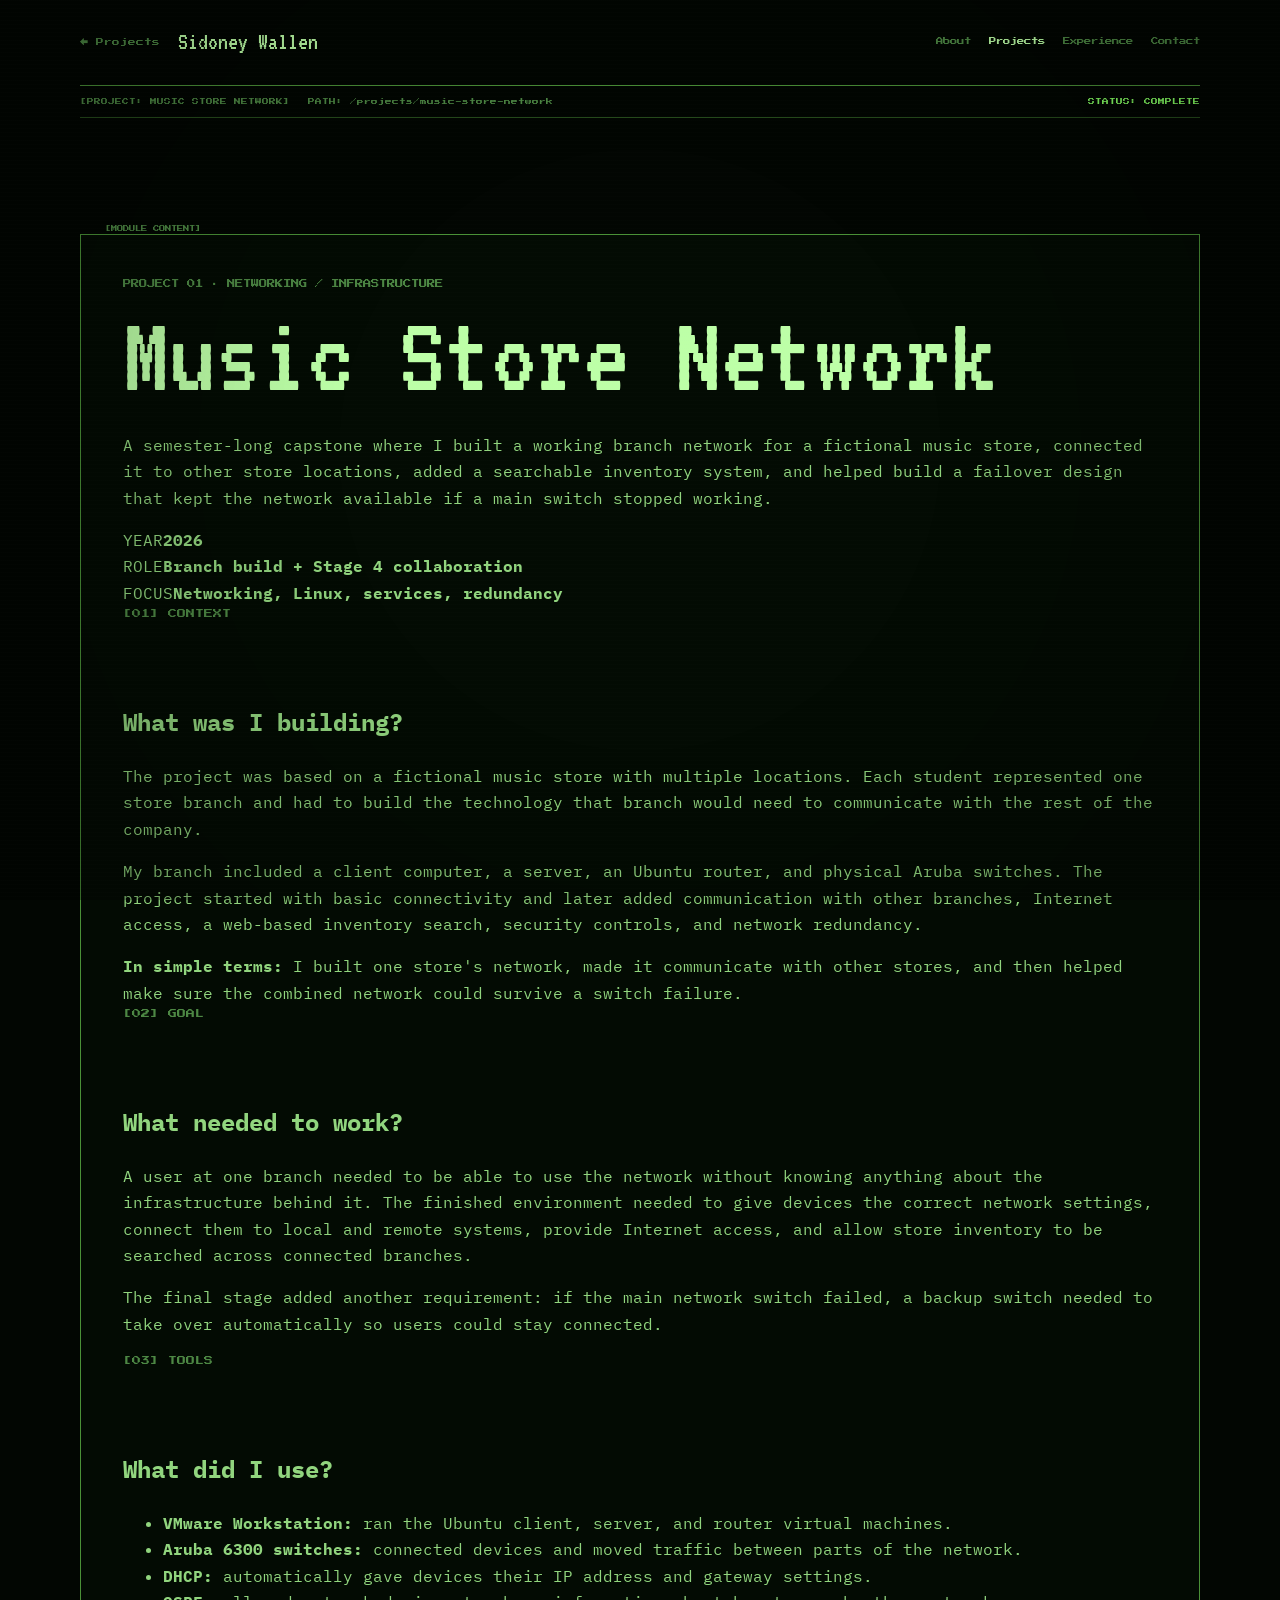
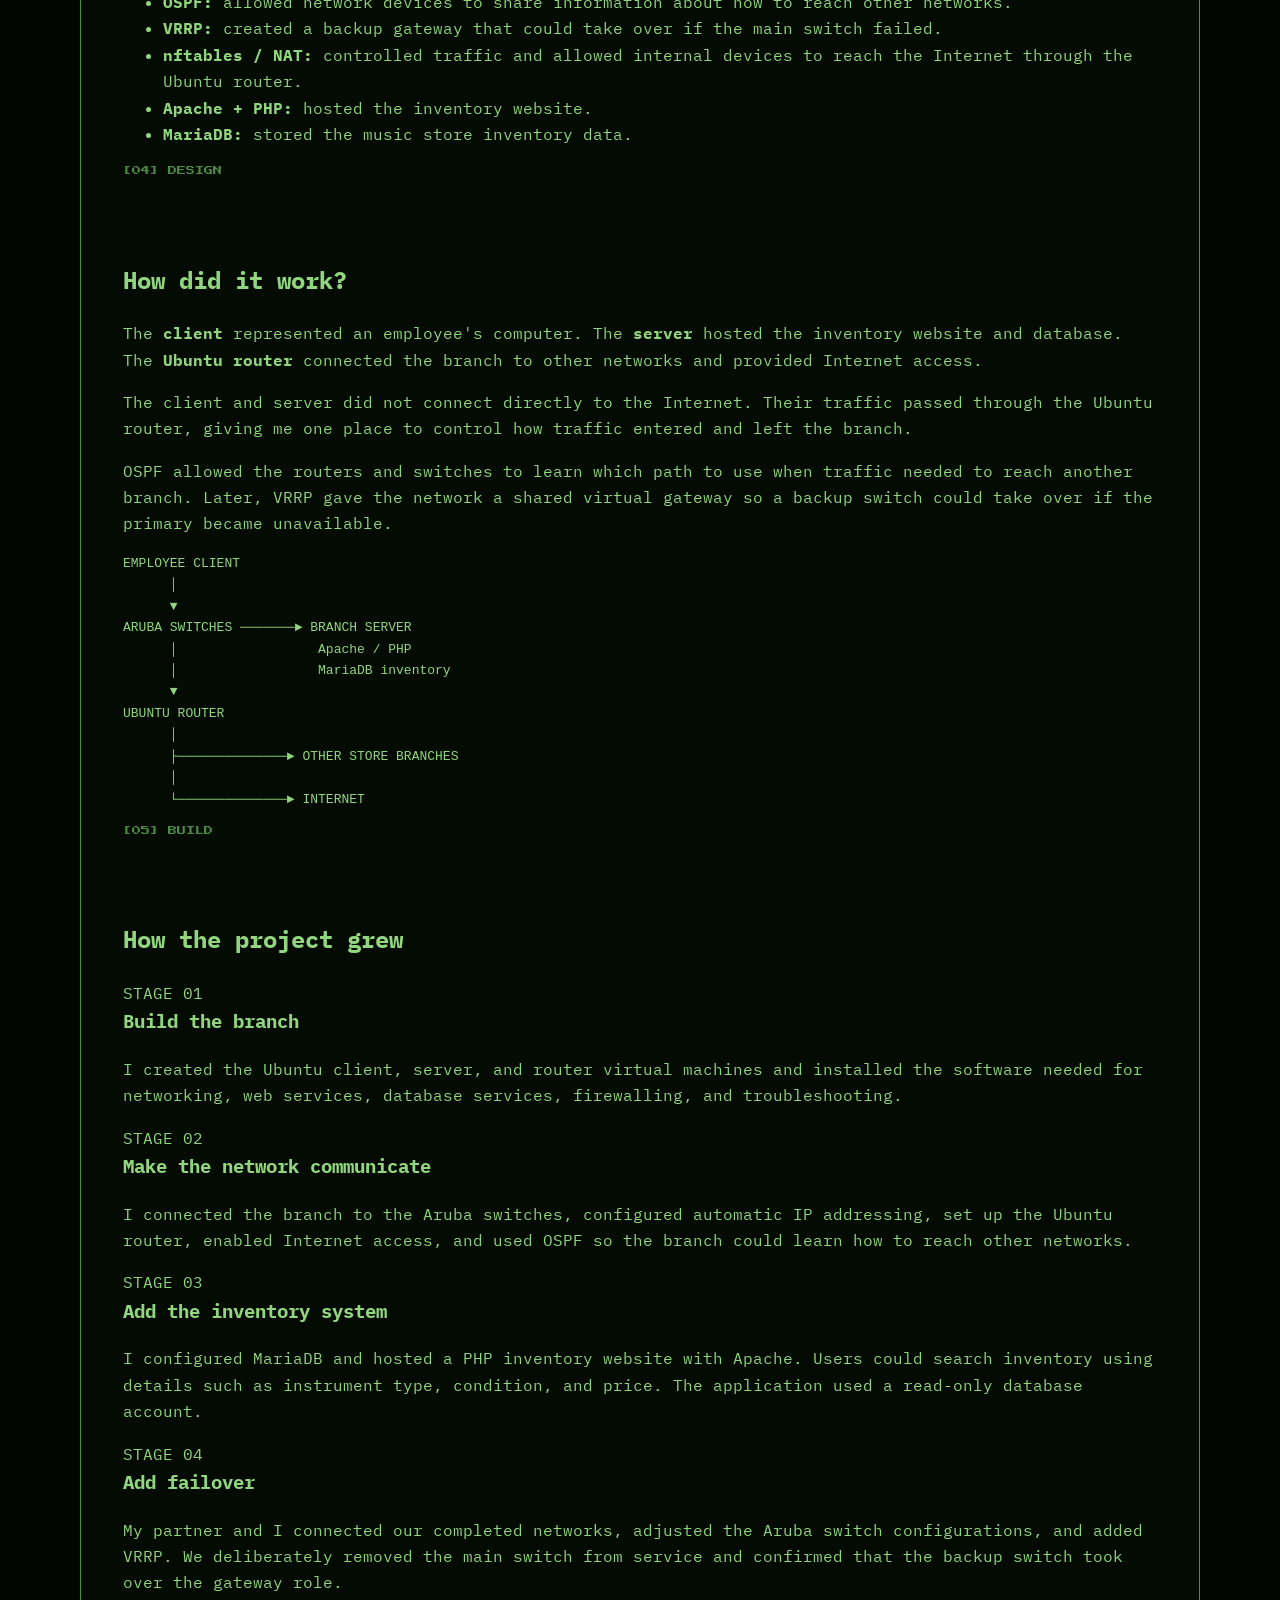
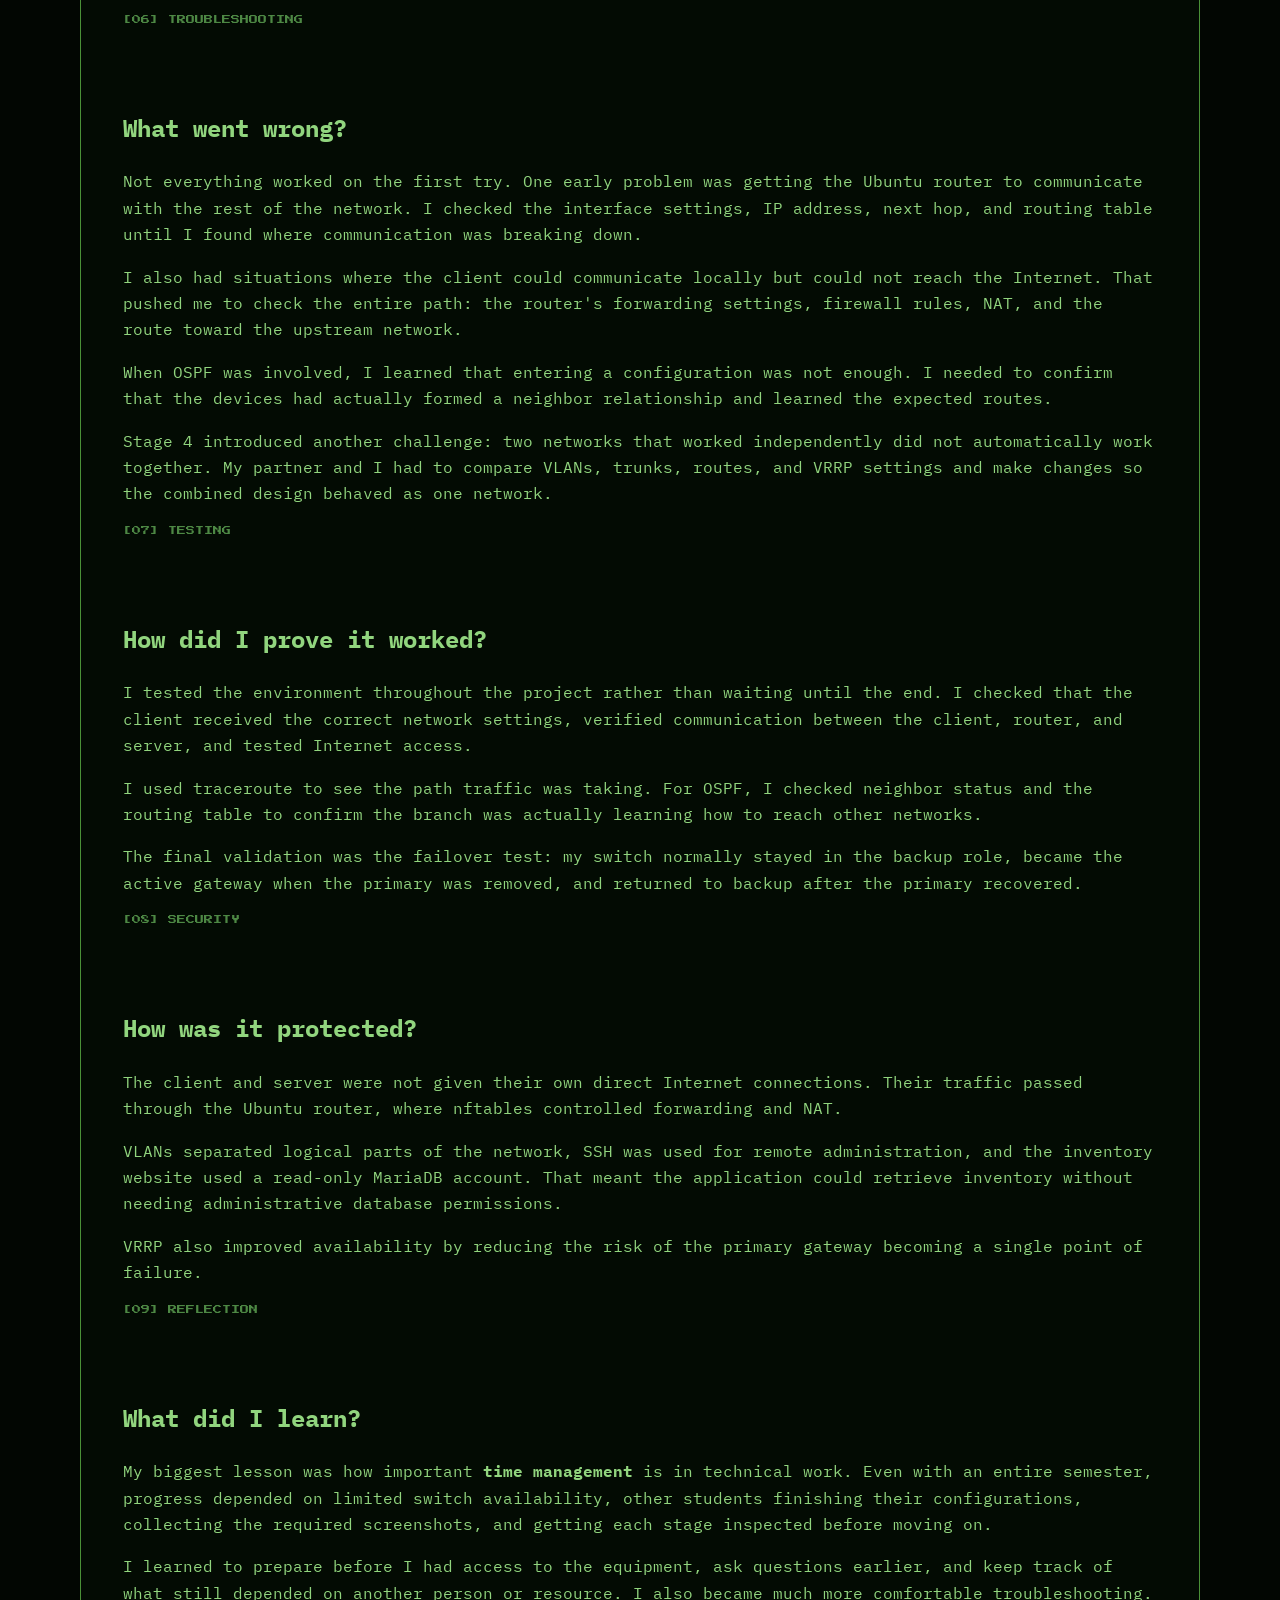
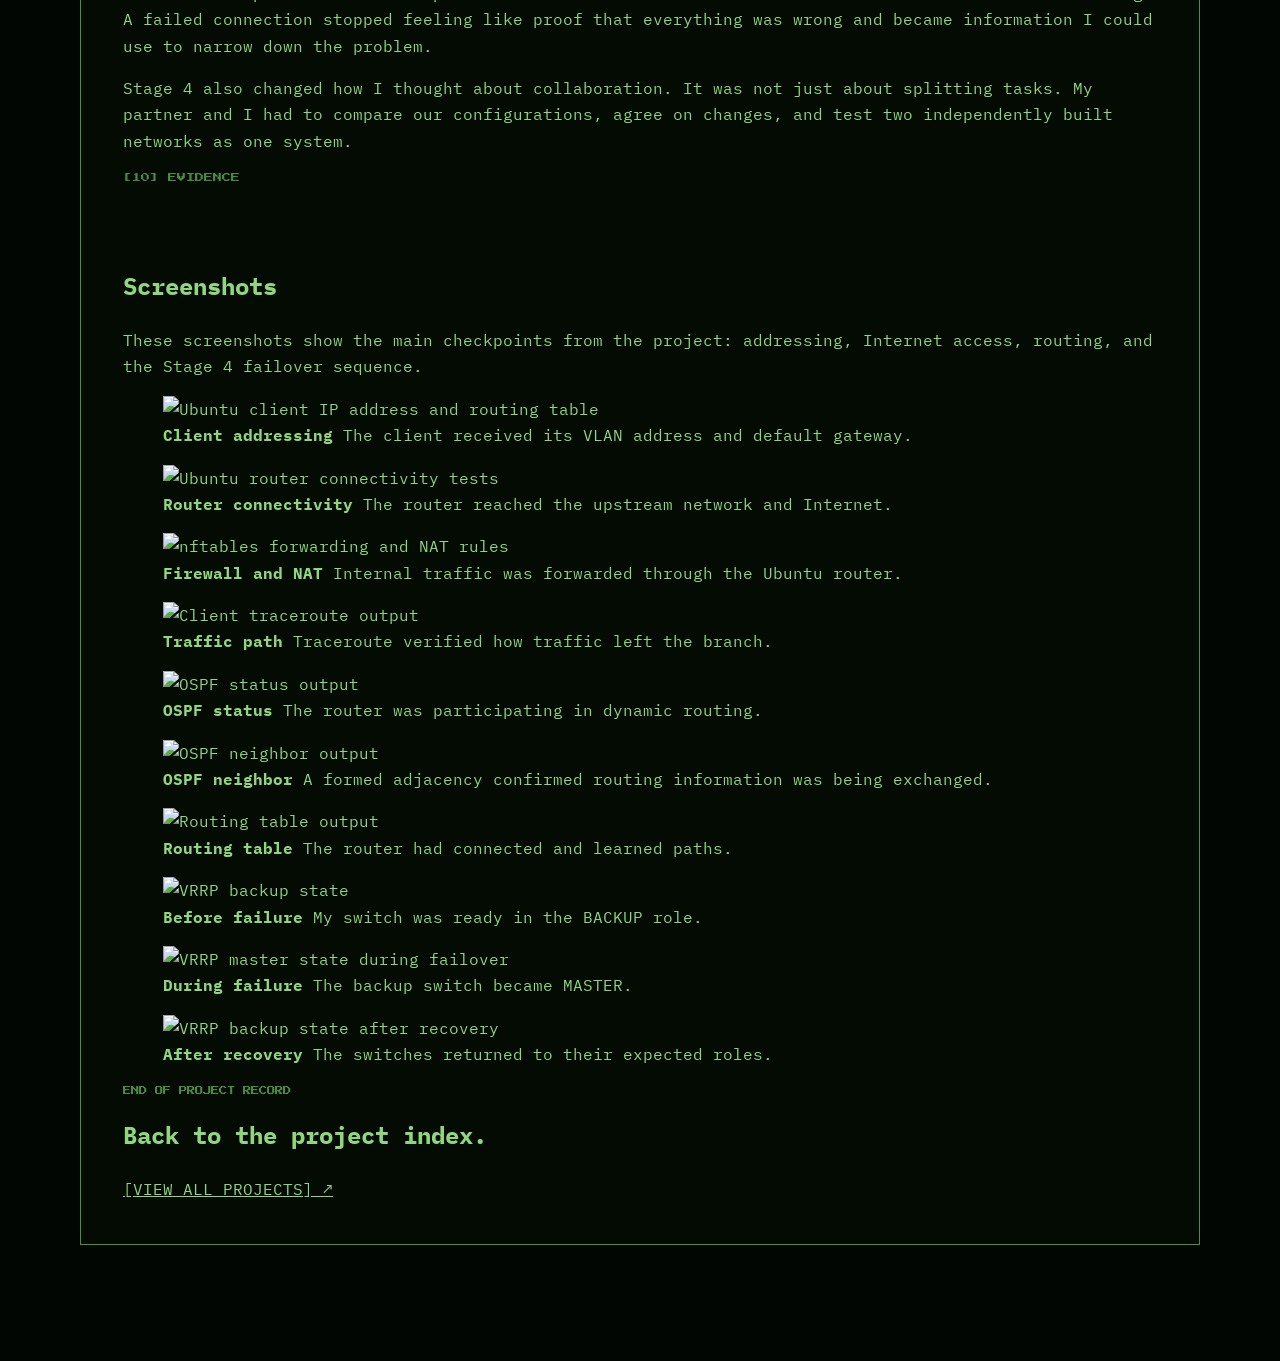
==== projects/music-store-network/index.html @ 123f465e "Add Music Store Network case study page" ====
<!DOCTYPE html>
<html lang="en">
<head>
  <meta charset="UTF-8" />
  <meta name="viewport" content="width=device-width, initial-scale=1.0" />
  <meta name="description" content="Music Store Network case study by Sidoney Wallen." />
  <title>Music Store Network | Sidoney Wallen</title>
  <link rel="preconnect" href="https://fonts.googleapis.com">
  <link rel="preconnect" href="https://fonts.gstatic.com" crossorigin>
  <link href="https://fonts.googleapis.com/css2?family=IBM+Plex+Mono:wght@400;500;600&family=Press+Start+2P&family=VT323&display=swap" rel="stylesheet">
  <link rel="stylesheet" href="../../styles.css" />
</head>
<body class="page-shell case-study-page">
  <header class="site-header">
    <div class="site-identity">
      <a class="home-link" href="../../projects.html">← Projects</a>
      <a class="brand" href="../../index.html">Sidoney Wallen</a>
    </div>
    <nav class="top-nav" aria-label="Main navigation">
      <a href="../../about.html">About</a>
      <a href="../../projects.html" aria-current="page">Projects</a>
      <a href="../../experience.html">Experience</a>
      <a href="../../contact.html">Contact</a>
    </nav>
  </header>

  <div class="module-statusbar">
    <span>[PROJECT: MUSIC STORE NETWORK]</span>
    <span>PATH: /projects/music-store-network</span>
    <span class="status-ok">STATUS: COMPLETE</span>
  </div>

  <main class="page-module page-content">
    <div class="page-module-frame">
      <section class="case-hero">
        <p class="page-kicker">PROJECT 01 · NETWORKING / INFRASTRUCTURE</p>
        <h1 class="page-title">Music Store Network</h1>
        <p class="case-summary">
          A semester-long capstone where I built a working branch network for a fictional music store,
          connected it to other store locations, added a searchable inventory system, and helped build
          a failover design that kept the network available if a main switch stopped working.
        </p>
        <div class="case-meta">
          <div><span>YEAR</span><strong>2026</strong></div>
          <div><span>ROLE</span><strong>Branch build + Stage 4 collaboration</strong></div>
          <div><span>FOCUS</span><strong>Networking, Linux, services, redundancy</strong></div>
        </div>
      </section>

      <section class="case-section">
        <div class="case-section-grid">
          <div class="case-section-title"><p class="section-index">[01] CONTEXT</p><h2>What was I building?</h2></div>
          <div class="case-copy">
            <p>The project was based on a fictional music store with multiple locations. Each student represented one store branch and had to build the technology that branch would need to communicate with the rest of the company.</p>
            <p>My branch included a client computer, a server, an Ubuntu router, and physical Aruba switches. The project started with basic connectivity and later added communication with other branches, Internet access, a web-based inventory search, security controls, and network redundancy.</p>
            <div class="case-plain-note"><strong>In simple terms:</strong> I built one store's network, made it communicate with other stores, and then helped make sure the combined network could survive a switch failure.</div>
          </div>
        </div>
      </section>

      <section class="case-section">
        <div class="case-section-grid">
          <div class="case-section-title"><p class="section-index">[02] GOAL</p><h2>What needed to work?</h2></div>
          <div class="case-copy">
            <p>A user at one branch needed to be able to use the network without knowing anything about the infrastructure behind it. The finished environment needed to give devices the correct network settings, connect them to local and remote systems, provide Internet access, and allow store inventory to be searched across connected branches.</p>
            <p>The final stage added another requirement: if the main network switch failed, a backup switch needed to take over automatically so users could stay connected.</p>
          </div>
        </div>
      </section>

      <section class="case-section">
        <div class="case-section-grid">
          <div class="case-section-title"><p class="section-index">[03] TOOLS</p><h2>What did I use?</h2></div>
          <div class="case-copy">
            <ul class="case-list">
              <li><strong>VMware Workstation:</strong> ran the Ubuntu client, server, and router virtual machines.</li>
              <li><strong>Aruba 6300 switches:</strong> connected devices and moved traffic between parts of the network.</li>
              <li><strong>DHCP:</strong> automatically gave devices their IP address and gateway settings.</li>
              <li><strong>OSPF:</strong> allowed network devices to share information about how to reach other networks.</li>
              <li><strong>VRRP:</strong> created a backup gateway that could take over if the main switch failed.</li>
              <li><strong>nftables / NAT:</strong> controlled traffic and allowed internal devices to reach the Internet through the Ubuntu router.</li>
              <li><strong>Apache + PHP:</strong> hosted the inventory website.</li>
              <li><strong>MariaDB:</strong> stored the music store inventory data.</li>
            </ul>
          </div>
        </div>
      </section>

      <section class="case-section">
        <div class="case-section-grid">
          <div class="case-section-title"><p class="section-index">[04] DESIGN</p><h2>How did it work?</h2></div>
          <div class="case-copy">
            <p>The <strong>client</strong> represented an employee's computer. The <strong>server</strong> hosted the inventory website and database. The <strong>Ubuntu router</strong> connected the branch to other networks and provided Internet access.</p>
            <p>The client and server did not connect directly to the Internet. Their traffic passed through the Ubuntu router, giving me one place to control how traffic entered and left the branch.</p>
            <p>OSPF allowed the routers and switches to learn which path to use when traffic needed to reach another branch. Later, VRRP gave the network a shared virtual gateway so a backup switch could take over if the primary became unavailable.</p>
            <pre class="case-architecture">EMPLOYEE CLIENT
      │
      ▼
ARUBA SWITCHES ───────► BRANCH SERVER
      │                  Apache / PHP
      │                  MariaDB inventory
      ▼
UBUNTU ROUTER
      │
      ├──────────────► OTHER STORE BRANCHES
      │
      └──────────────► INTERNET</pre>
          </div>
        </div>
      </section>

      <section class="case-section">
        <div class="case-section-grid">
          <div class="case-section-title"><p class="section-index">[05] BUILD</p><h2>How the project grew</h2></div>
          <div class="case-copy">
            <div class="case-stages">
              <article class="case-stage"><span>STAGE 01</span><h3>Build the branch</h3><p>I created the Ubuntu client, server, and router virtual machines and installed the software needed for networking, web services, database services, firewalling, and troubleshooting.</p></article>
              <article class="case-stage"><span>STAGE 02</span><h3>Make the network communicate</h3><p>I connected the branch to the Aruba switches, configured automatic IP addressing, set up the Ubuntu router, enabled Internet access, and used OSPF so the branch could learn how to reach other networks.</p></article>
              <article class="case-stage"><span>STAGE 03</span><h3>Add the inventory system</h3><p>I configured MariaDB and hosted a PHP inventory website with Apache. Users could search inventory using details such as instrument type, condition, and price. The application used a read-only database account.</p></article>
              <article class="case-stage"><span>STAGE 04</span><h3>Add failover</h3><p>My partner and I connected our completed networks, adjusted the Aruba switch configurations, and added VRRP. We deliberately removed the main switch from service and confirmed that the backup switch took over the gateway role.</p></article>
            </div>
          </div>
        </div>
      </section>

      <section class="case-section">
        <div class="case-section-grid">
          <div class="case-section-title"><p class="section-index">[06] TROUBLESHOOTING</p><h2>What went wrong?</h2></div>
          <div class="case-copy">
            <p>Not everything worked on the first try. One early problem was getting the Ubuntu router to communicate with the rest of the network. I checked the interface settings, IP address, next hop, and routing table until I found where communication was breaking down.</p>
            <p>I also had situations where the client could communicate locally but could not reach the Internet. That pushed me to check the entire path: the router's forwarding settings, firewall rules, NAT, and the route toward the upstream network.</p>
            <p>When OSPF was involved, I learned that entering a configuration was not enough. I needed to confirm that the devices had actually formed a neighbor relationship and learned the expected routes.</p>
            <p>Stage 4 introduced another challenge: two networks that worked independently did not automatically work together. My partner and I had to compare VLANs, trunks, routes, and VRRP settings and make changes so the combined design behaved as one network.</p>
          </div>
        </div>
      </section>

      <section class="case-section">
        <div class="case-section-grid">
          <div class="case-section-title"><p class="section-index">[07] TESTING</p><h2>How did I prove it worked?</h2></div>
          <div class="case-copy">
            <p>I tested the environment throughout the project rather than waiting until the end. I checked that the client received the correct network settings, verified communication between the client, router, and server, and tested Internet access.</p>
            <p>I used traceroute to see the path traffic was taking. For OSPF, I checked neighbor status and the routing table to confirm the branch was actually learning how to reach other networks.</p>
            <p>The final validation was the failover test: my switch normally stayed in the backup role, became the active gateway when the primary was removed, and returned to backup after the primary recovered.</p>
          </div>
        </div>
      </section>

      <section class="case-section">
        <div class="case-section-grid">
          <div class="case-section-title"><p class="section-index">[08] SECURITY</p><h2>How was it protected?</h2></div>
          <div class="case-copy">
            <p>The client and server were not given their own direct Internet connections. Their traffic passed through the Ubuntu router, where nftables controlled forwarding and NAT.</p>
            <p>VLANs separated logical parts of the network, SSH was used for remote administration, and the inventory website used a read-only MariaDB account. That meant the application could retrieve inventory without needing administrative database permissions.</p>
            <p>VRRP also improved availability by reducing the risk of the primary gateway becoming a single point of failure.</p>
          </div>
        </div>
      </section>

      <section class="case-section">
        <div class="case-section-grid">
          <div class="case-section-title"><p class="section-index">[09] REFLECTION</p><h2>What did I learn?</h2></div>
          <div class="case-copy">
            <p>My biggest lesson was how important <strong>time management</strong> is in technical work. Even with an entire semester, progress depended on limited switch availability, other students finishing their configurations, collecting the required screenshots, and getting each stage inspected before moving on.</p>
            <p>I learned to prepare before I had access to the equipment, ask questions earlier, and keep track of what still depended on another person or resource. I also became much more comfortable troubleshooting. A failed connection stopped feeling like proof that everything was wrong and became information I could use to narrow down the problem.</p>
            <p>Stage 4 also changed how I thought about collaboration. It was not just about splitting tasks. My partner and I had to compare our configurations, agree on changes, and test two independently built networks as one system.</p>
          </div>
        </div>
      </section>

      <section class="case-section">
        <div class="case-section-grid">
          <div class="case-section-title"><p class="section-index">[10] EVIDENCE</p><h2>Screenshots</h2></div>
          <div class="case-copy">
            <p>These screenshots show the main checkpoints from the project: addressing, Internet access, routing, and the Stage 4 failover sequence.</p>
            <div class="case-evidence-grid">
              <figure class="case-evidence"><img src="../../assets/music-store-network/01-client-vlan-routing.png" alt="Ubuntu client IP address and routing table"><figcaption><strong>Client addressing</strong> The client received its VLAN address and default gateway.</figcaption></figure>
              <figure class="case-evidence"><img src="../../assets/music-store-network/02-router-connectivity.png" alt="Ubuntu router connectivity tests"><figcaption><strong>Router connectivity</strong> The router reached the upstream network and Internet.</figcaption></figure>
              <figure class="case-evidence"><img src="../../assets/music-store-network/03-nftables-nat.png" alt="nftables forwarding and NAT rules"><figcaption><strong>Firewall and NAT</strong> Internal traffic was forwarded through the Ubuntu router.</figcaption></figure>
              <figure class="case-evidence"><img src="../../assets/music-store-network/04-client-traceroute.png" alt="Client traceroute output"><figcaption><strong>Traffic path</strong> Traceroute verified how traffic left the branch.</figcaption></figure>
              <figure class="case-evidence"><img src="../../assets/music-store-network/05-ospf-status.png" alt="OSPF status output"><figcaption><strong>OSPF status</strong> The router was participating in dynamic routing.</figcaption></figure>
              <figure class="case-evidence"><img src="../../assets/music-store-network/06-ospf-neighbor.png" alt="OSPF neighbor output"><figcaption><strong>OSPF neighbor</strong> A formed adjacency confirmed routing information was being exchanged.</figcaption></figure>
              <figure class="case-evidence"><img src="../../assets/music-store-network/07-routing-table.png" alt="Routing table output"><figcaption><strong>Routing table</strong> The router had connected and learned paths.</figcaption></figure>
              <figure class="case-evidence"><img src="../../assets/music-store-network/08-vrrp-backup.png" alt="VRRP backup state"><figcaption><strong>Before failure</strong> My switch was ready in the BACKUP role.</figcaption></figure>
              <figure class="case-evidence"><img src="../../assets/music-store-network/09-vrrp-failover-master.png" alt="VRRP master state during failover"><figcaption><strong>During failure</strong> The backup switch became MASTER.</figcaption></figure>
              <figure class="case-evidence"><img src="../../assets/music-store-network/10-vrrp-recovery-backup.png" alt="VRRP backup state after recovery"><figcaption><strong>After recovery</strong> The switches returned to their expected roles.</figcaption></figure>
            </div>
          </div>
        </div>
      </section>

      <section class="case-end">
        <p class="page-kicker">END OF PROJECT RECORD</p>
        <h2>Back to the project index.</h2>
        <a class="case-back-link" href="../../projects.html">[VIEW ALL PROJECTS] ↗</a>
      </section>
    </div>
  </main>
  <script src="../../script.js"></script>
</body>
</html>
---- styles.css ----
@import url('https://fonts.googleapis.com/css2?family=IBM+Plex+Mono:wght@400;500;600&family=Press+Start+2P&family=VT323&display=swap');

:root {
  --bg: #020602;
  --bg-soft: #050b05;
  --panel: #071107;
  --panel-2: #0a160a;
  --green: #86ff63;
  --green-bright: #bdffa7;
  --green-soft: #91d57e;
  --green-dim: #4d8844;
  --line: rgba(134, 255, 99, 0.28);
  --line-strong: rgba(134, 255, 99, 0.55);
  --glow: rgba(134, 255, 99, 0.14);
  --max-width: 1120px;
  --landing-y: 0px;
  --landing-progress: 0;
  --font-ui: "Press Start 2P", monospace;
  --font-display: "VT323", monospace;
  --font-body: "IBM Plex Mono", monospace;
}

* { box-sizing: border-box; }

html {
  scroll-behavior: smooth;
  background: var(--bg);
}

body {
  margin: 0;
  color: var(--green-soft);
  background: var(--bg);
  font-family: var(--font-body);
  line-height: 1.65;
}

body::before,
body::after {
  content: "";
  position: fixed;
  inset: 0;
  pointer-events: none;
  z-index: 9999;
}

body::before {
  background: radial-gradient(circle at center, transparent 38%, rgba(0, 0, 0, 0.48) 100%);
  opacity: .65;
}

body::after {
  background: repeating-linear-gradient(
    to bottom,
    rgba(255,255,255,.022) 0,
    rgba(255,255,255,.022) 1px,
    transparent 1px,
    transparent 4px
  );
  opacity: .42;
}

a { color: inherit; }
button, a { -webkit-tap-highlight-color: transparent; }
h1, h2, h3, p { margin-top: 0; }
::selection { color: var(--bg); background: var(--green); }

/* BOOT SCREEN */

.home-page { overflow-x: hidden; }
.home-shell { position: relative; }

.landing {
  position: fixed;
  inset: 0;
  z-index: 20;
  min-height: 100svh;
  display: grid;
  place-items: center;
  overflow: hidden;
  background: var(--bg);
  transform: translate3d(0, var(--landing-y), 0);
  opacity: calc(1 - (var(--landing-progress) * .06));
  will-change: transform, opacity;
}

.landing-inner {
  width: min(calc(100% - 40px), 1180px);
  min-height: 100svh;
  display: flex;
  align-items: center;
  padding: 24px 0;
}

.terminal-frame {
  position: relative;
  width: 100%;
  min-height: calc(100svh - 48px);
  display: flex;
  flex-direction: column;
  gap: clamp(22px, 3vh, 34px);
  padding: clamp(24px, 4vw, 48px);
  border: 1px solid var(--line-strong);
  background: linear-gradient(rgba(134,255,99,.025), rgba(134,255,99,.025)), var(--panel);
  box-shadow: inset 0 0 0 1px rgba(134,255,99,.05), 0 0 26px var(--glow);
}

.terminal-frame::before,
.terminal-frame::after {
  content: "";
  position: absolute;
  width: 18px;
  height: 18px;
}

.terminal-frame::before {
  top: 8px;
  left: 8px;
  border-top: 1px solid var(--green);
  border-left: 1px solid var(--green);
}

.terminal-frame::after {
  right: 8px;
  bottom: 8px;
  border-right: 1px solid var(--green);
  border-bottom: 1px solid var(--green);
}

.terminal-topline,
.terminal-version,
.terminal-prompt,
.terminal-footer,
.section-index,
.nav-status,
.page-kicker,
.project-type,
.project-year,
.home-link,
.top-nav a,
.project-index-number {
  font-family: var(--font-ui);
}

.terminal-topline {
  display: flex;
  justify-content: space-between;
  gap: 20px;
  color: var(--green);
  font-family: var(--font-ui);
  font-size: clamp(.52rem, 1vw, .66rem);
  line-height: 1.8;
}

.boot-sequence {
  margin-top: auto;
  color: var(--green-soft);
  font-size: clamp(.78rem, 1.35vw, 1rem);
}

.boot-sequence p { margin-bottom: 8px; }

.boot-line {
  opacity: 0;
  animation: bootIn .16s steps(2,end) forwards;
}

.boot-1 { animation-delay: .08s; }
.boot-2 { animation-delay: .34s; }
.boot-3 { animation-delay: .62s; }
.boot-4 { animation-delay: .92s; }
.boot-5 { animation-delay: 1.18s; }

@keyframes bootIn {
  0% {
    opacity: 0;
    transform: translateX(-3px);
    filter: brightness(1.8);
  }
  55% {
    opacity: 1;
    transform: translateX(1px);
    filter: brightness(1.35);
  }
  100% {
    opacity: 1;
    transform: translateX(0);
    filter: brightness(1);
  }
}

.terminal-title h1 {
  margin: 0;
  color: var(--green-bright);
  font-family: var(--font-display);
  font-size: clamp(4rem, 10vw, 8.5rem);
  font-weight: 400;
  line-height: .82;
  letter-spacing: .01em;
  text-shadow: 0 0 12px rgba(134,255,99,.16);
}

.terminal-title p {
  margin: 12px 0 0;
  color: var(--green);
  font-family: var(--font-ui);
  font-size: clamp(.62rem, 1.3vw, .86rem);
  line-height: 1.7;
}

.terminal-menu {
  margin-top: auto;
}

.terminal-prompt {
  margin-bottom: 14px;
  color: var(--green-bright);
  font-size: clamp(.58rem, 1.1vw, .72rem);
}

.terminal-cursor {
  display: inline-block;
  margin-left: 5px;
  animation: blink 1s steps(1,end) infinite;
}

@keyframes blink { 50% { opacity: 0; } }


.terminal-command {
  display: grid;
  grid-template-columns: auto minmax(80px, 150px) auto auto;
  align-items: center;
  gap: 8px;
  width: fit-content;
  min-width: min(100%, 360px);
  margin-bottom: 8px;
  padding: 8px 10px;
  border: 1px solid var(--line-strong);
  background: rgba(134,255,99,.025);
}

.terminal-command:focus-within {
  border-color: var(--green);
  box-shadow: 0 0 14px var(--glow);
}

.terminal-command-label,
.terminal-command-input,
.terminal-enter {
  font-family: var(--font-ui);
  font-size: clamp(.54rem, 1vw, .68rem);
  line-height: 1.7;
}

.terminal-command-label {
  color: var(--green-bright);
}

.terminal-command-input {
  min-width: 0;
  padding: 0;
  color: var(--green-bright);
  background: transparent;
  border: 0;
  outline: 0;
  caret-color: transparent;
  font: inherit;
}

.terminal-command-input::selection {
  color: var(--bg);
  background: var(--green);
}

.command-cursor {
  margin-left: -6px;
  color: var(--green-bright);
}

.terminal-enter {
  padding: 5px 7px;
  color: var(--green-dim);
  background: transparent;
  border: 0;
  cursor: pointer;
}

.terminal-enter:hover,
.terminal-enter:focus-visible {
  color: var(--green-bright);
  outline: 1px solid var(--line-strong);
}

.terminal-feedback {
  min-height: 1.5em;
  margin: 0 0 12px;
  color: var(--green-dim);
  font-family: var(--font-ui);
  font-size: clamp(.45rem, .85vw, .55rem);
  line-height: 1.7;
}

.terminal-feedback.is-error {
  color: var(--green-bright);
  animation: errorFlash .16s steps(2,end) 2;
}

@keyframes errorFlash {
  50% {
    color: var(--bg);
    background: var(--green);
  }
}

.terminal-options {
  display: grid;
  border-top: 1px solid var(--line-strong);
}

.terminal-options a {
  display: grid;
  grid-template-columns: 82px 1fr;
  gap: 18px;
  align-items: center;
  padding: 14px 16px;
  border-bottom: 1px solid var(--line);
  color: var(--green-soft);
  font-family: var(--font-ui);
  font-size: clamp(.54rem, 1vw, .68rem);
  line-height: 1.7;
  text-decoration: none;
}

.terminal-options a:hover,
.terminal-options a:focus-visible {
  color: var(--bg);
  background: var(--green);
  outline: none;
  box-shadow: 0 0 16px var(--glow);
}

.terminal-options a span { color: inherit; }

.terminal-footer {
  display: flex;
  justify-content: space-between;
  gap: 20px;
  color: var(--green-dim);
  font-size: clamp(.48rem, .9vw, .58rem);
  line-height: 1.7;
}

.home-page.is-revealed .landing { pointer-events: none; }
.landing-spacer { height: 100svh; }

/* GUIDED HOME */

.story {
  position: relative;
  z-index: 5;
  background: var(--bg);
}

.story-nav {
  position: sticky;
  top: 0;
  z-index: 15;
  min-height: 58px;
  display: flex;
  align-items: center;
  gap: 26px;
  padding: 0 max(20px, calc((100vw - var(--max-width)) / 2));
  color: var(--green);
  background: rgba(2,6,2,.94);
  border-bottom: 1px solid var(--line-strong);
  backdrop-filter: blur(8px);
}

.story-brand {
  margin-right: auto;
  color: var(--green-bright);
  font-family: var(--font-display);
  font-size: 1.45rem;
  text-decoration: none;
}

.story-nav-links {
  display: flex;
  gap: 20px;
}

.story-nav-links a,
.nav-status {
  color: var(--green-dim);
  font-family: var(--font-ui);
  font-size: .48rem;
  text-decoration: none;
}

.story-nav-links a:hover,
.story-nav-links a:focus-visible {
  color: var(--green-bright);
}

.story-section {
  min-height: 100svh;
  scroll-margin-top: 58px;
  border-bottom: 1px solid var(--line);
  background: var(--bg);
}

.story-work,
.story-approach {
  background: var(--bg-soft);
}

.story-contact {
  background: var(--panel-2);
}

.section-wrap {
  width: min(calc(100% - 48px), var(--max-width));
  min-height: 100svh;
  margin: 0 auto;
  padding: clamp(82px, 10vw, 145px) 0;
}

.section-index {
  margin-bottom: clamp(42px, 7vw, 82px);
  color: var(--green-dim);
  font-size: .56rem;
  line-height: 1.7;
}

.story-title {
  margin: 0;
  color: var(--green-bright);
  font-family: var(--font-display);
  font-size: clamp(4rem, 8vw, 7.8rem);
  font-weight: 400;
  line-height: .86;
  letter-spacing: .01em;
  text-shadow: 0 0 10px rgba(134,255,99,.1);
}

.story-intro-grid,
.experience-grid,
.approach-grid {
  display: grid;
  grid-template-columns: 1fr .92fr;
  gap: clamp(50px, 9vw, 120px);
  align-items: start;
}

.terminal-panel {
  border: 1px solid var(--line-strong);
  background: rgba(7,17,7,.72);
  padding: clamp(22px, 3vw, 34px);
  box-shadow: inset 0 0 22px rgba(134,255,99,.025);
}

.story-lead {
  margin-bottom: 22px;
  color: var(--green-bright);
  font-size: clamp(1.05rem, 1.8vw, 1.35rem);
  line-height: 1.65;
}

.story-body,
.project-main p,
.experience-card > p,
.project-summary,
.project-details-grid p,
.lead,
.placeholder-block p,
.projects-next > p:last-child {
  color: var(--green-soft);
}

.story-link {
  display: inline-block;
  margin-top: 26px;
  color: var(--green);
  font-family: var(--font-ui);
  font-size: .54rem;
  line-height: 1.8;
  text-decoration: none;
}

.story-link:hover,
.story-link:focus-visible {
  color: var(--green-bright);
  text-shadow: 0 0 8px var(--glow);
}

.section-heading {
  display: grid;
  grid-template-columns: .7fr 1.3fr;
  gap: 44px;
  margin-bottom: clamp(64px, 9vw, 110px);
}

.section-heading .section-index { margin: 8px 0 0; }

.project-list {
  border-top: 1px solid var(--line-strong);
}

.project-row {
  display: grid;
  grid-template-columns: .72fr 1.7fr auto;
  gap: 30px;
  align-items: start;
  padding: 32px 18px;
  border-bottom: 1px solid var(--line);
  transition: background .15s ease;
}

.project-row:hover {
  background: rgba(134,255,99,.035);
}

.project-meta {
  display: flex;
  flex-direction: column;
  gap: 10px;
  color: var(--green-dim);
  font-family: var(--font-ui);
  font-size: .48rem;
  line-height: 1.8;
}

.project-main h3,
.experience-card h3,
.projects-next h2,
.project-index-heading h2,
.placeholder-block h2 {
  color: var(--green-bright);
  font-family: var(--font-display);
  font-weight: 400;
}

.project-main h3 {
  margin-bottom: 8px;
  font-size: clamp(2rem, 3.4vw, 3.2rem);
  line-height: .95;
}

.project-main p {
  max-width: 680px;
  margin-bottom: 0;
  line-height: 1.7;
}

.project-arrow {
  color: var(--green);
  font-family: var(--font-display);
  font-size: 2rem;
  text-decoration: none;
}

.project-arrow:hover,
.project-arrow:focus-visible {
  color: var(--green-bright);
  text-shadow: 0 0 8px var(--glow);
}

.experience-card h3 {
  margin-bottom: 16px;
  font-size: clamp(2.2rem, 4vw, 3.7rem);
  line-height: .95;
}

.skill-cloud,
.project-tags {
  display: flex;
  flex-wrap: wrap;
  gap: 8px;
  margin-top: 24px;
}

.skill-cloud span,
.project-tags span {
  padding: 7px 9px;
  color: var(--green-dim);
  border: 1px solid var(--line);
  border-radius: 0;
  font-family: var(--font-ui);
  font-size: .43rem;
  line-height: 1.6;
}

.story-experience .story-link {
  margin-top: clamp(64px, 9vw, 110px);
}

.principles {
  padding: 0;
}

.principles p {
  margin: 0;
  padding: 20px;
  color: var(--green-soft);
  border-bottom: 1px solid var(--line);
  font-size: 1rem;
}

.principles p:last-child { border-bottom: 0; }
.principles p span { color: var(--green-bright); }

.contact-wrap {
  display: grid;
  grid-template-rows: auto 1fr auto;
}

.contact-title { max-width: 850px; }

.contact-copy {
  max-width: 680px;
  margin-top: 28px;
}

.contact-button {
  display: inline-block;
  margin-top: 30px;
  padding: 14px 18px;
  color: var(--green);
  border: 1px solid var(--line-strong);
  font-family: var(--font-ui);
  font-size: .52rem;
  line-height: 1.7;
  text-decoration: none;
}

.contact-button:hover,
.contact-button:focus-visible {
  color: var(--bg);
  background: var(--green);
}

.home-footer {
  display: flex;
  justify-content: space-between;
  gap: 24px;
  padding-top: 26px;
  color: var(--green-dim);
  border-top: 1px solid var(--line);
  font-family: var(--font-ui);
  font-size: .45rem;
  line-height: 1.7;
}

.home-footer a { text-decoration: none; }

/* INNER PAGES */

.page-shell {
  min-height: 100vh;
  color: var(--green-soft);
  background: var(--bg);
}

.site-header {
  width: min(calc(100% - 40px), var(--max-width));
  margin: 0 auto;
  display: flex;
  justify-content: space-between;
  align-items: center;
  gap: 24px;
  padding: 22px 0;
  border-bottom: 1px solid var(--line-strong);
}

.site-identity {
  display: flex;
  align-items: center;
  gap: 18px;
}

.home-link {
  color: var(--green-dim);
  font-size: .48rem;
  line-height: 1.7;
  text-decoration: none;
}

.brand {
  color: var(--green-bright);
  font-family: var(--font-display);
  font-size: 1.55rem;
  text-decoration: none;
}

.top-nav {
  display: flex;
  flex-wrap: wrap;
  gap: 18px;
}

.top-nav a {
  color: var(--green-dim);
  font-size: .46rem;
  line-height: 1.7;
  text-decoration: none;
}

.home-link:hover,
.home-link:focus-visible,
.top-nav a:hover,
.top-nav a:focus-visible,
.top-nav a[aria-current="page"] {
  color: var(--green-bright);
  text-shadow: 0 0 8px var(--glow);
}

.page-content {
  width: min(calc(100% - 40px), var(--max-width));
  margin: 0 auto;
  padding: clamp(70px, 9vw, 120px) 0;
}

.page-kicker {
  margin-bottom: 18px;
  color: var(--green-dim);
  font-size: .52rem;
  line-height: 1.8;
}

.page-title {
  max-width: 900px;
  margin-bottom: 28px;
  color: var(--green-bright);
  font-family: var(--font-display);
  font-size: clamp(4.5rem, 9vw, 8rem);
  font-weight: 400;
  line-height: .82;
}

.lead {
  max-width: 760px;
  font-size: 1rem;
  line-height: 1.8;
}

.placeholder-block {
  margin-top: 60px;
  padding: 28px;
  border: 1px solid var(--line);
  background: var(--panel);
}

.placeholder-block h2 {
  margin-bottom: 12px;
  font-size: 2rem;
}

/* PROJECTS PAGE */

.projects-content {
  padding-top: clamp(70px, 8vw, 100px);
}

.projects-hero {
  padding-bottom: clamp(64px, 8vw, 100px);
}

.project-index {
  border-top: 1px solid var(--line-strong);
}

.project-index-item {
  display: grid;
  grid-template-columns: 80px minmax(0,1fr);
  gap: 30px;
  padding: 38px 18px 44px;
  border-bottom: 1px solid var(--line);
  transition: background .15s ease;
}

.project-index-item:hover {
  background: rgba(134,255,99,.025);
}

.project-index-number,
.project-type,
.project-year {
  color: var(--green-dim);
}

.project-index-number {
  padding-top: 8px;
  font-size: .48rem;
}

.project-type,
.project-year {
  font-size: .43rem;
  line-height: 1.8;
}

.project-index-heading {
  display: flex;
  justify-content: space-between;
  gap: 28px;
  align-items: flex-start;
}

.project-index-heading h2 {
  max-width: 760px;
  margin-bottom: 0;
  font-size: clamp(2.5rem, 5vw, 4.6rem);
  line-height: .9;
}

.project-summary {
  max-width: 820px;
  margin: 24px 0 0;
  line-height: 1.75;
}

.project-details {
  margin-top: 28px;
  border-top: 1px solid var(--line);
}

.project-details summary {
  padding: 16px 0;
  color: var(--green);
  cursor: pointer;
  font-family: var(--font-ui);
  font-size: .48rem;
  line-height: 1.8;
}

.project-details[open] summary {
  border-bottom: 1px solid var(--line);
}

.project-details-grid {
  display: grid;
  grid-template-columns: .7fr 1.3fr;
  gap: 42px;
  padding: 26px 0 4px;
}

.project-details-grid h3 {
  margin-bottom: 10px;
  color: var(--green-bright);
  font-family: var(--font-ui);
  font-size: .46rem;
  line-height: 1.7;
}

.projects-next {
  max-width: 780px;
  padding: clamp(80px, 10vw, 130px) 0 20px;
}

.projects-next h2 {
  margin-bottom: 18px;
  font-size: clamp(3rem, 6vw, 5rem);
  line-height: .9;
}

/* REVEALS */

.reveal {
  opacity: 0;
  transform: translateY(20px);
  transition: opacity .5s ease, transform .5s ease;
}

.reveal.is-visible {
  opacity: 1;
  transform: translateY(0);
}

/* RESPONSIVE */

@media (max-width: 820px) {
  body::after { opacity: .25; }

  .landing-inner {
    width: min(calc(100% - 24px), 1180px);
    padding: 12px 0;
  }

  .terminal-frame {
    min-height: calc(100svh - 24px);
    padding: 22px 16px;
    gap: 20px;
  }

  .terminal-topline,
  .terminal-footer {
    align-items: flex-start;
    flex-direction: column;
    gap: 5px;
  }

  .boot-sequence {
    font-size: .72rem;
  }

  .terminal-title h1 {
    font-size: clamp(3.5rem, 17vw, 6rem);
  }

  .terminal-command {
    grid-template-columns: auto minmax(55px, 1fr) auto;
    width: 100%;
    min-width: 0;
  }

  .terminal-enter {
    display: none;
  }

  .terminal-options a {
    grid-template-columns: 1fr;
    gap: 4px;
    padding: 13px 10px;
  }

  .story-nav {
    padding: 0 14px;
  }

  .story-nav-links,
  .nav-status {
    display: none;
  }

  .section-wrap {
    width: min(calc(100% - 28px), var(--max-width));
    padding: 76px 0;
  }

  .story-intro-grid,
  .experience-grid,
  .approach-grid,
  .section-heading {
    grid-template-columns: 1fr;
    gap: 34px;
  }

  .story-title {
    font-size: clamp(3.8rem, 16vw, 6rem);
  }

  .project-row {
    grid-template-columns: 1fr auto;
    gap: 18px;
    padding: 26px 8px;
  }

  .project-meta {
    grid-column: 1 / -1;
  }

  .site-header {
    align-items: flex-start;
    flex-direction: column;
  }

  .top-nav {
    gap: 12px 14px;
  }

  .project-index-item {
    grid-template-columns: 1fr;
    gap: 12px;
    padding: 30px 8px 36px;
  }

  .project-index-heading {
    gap: 16px;
  }

  .project-details-grid {
    grid-template-columns: 1fr;
    gap: 22px;
  }
}

@media (prefers-reduced-motion: reduce) {
  html { scroll-behavior: auto; }

  .boot-line,
  .terminal-cursor,
  .reveal {
    animation: none;
    transition: none;
    opacity: 1;
    transform: none;
  }
}


/* MODULE TRANSITIONS */

.module-loader {
  position: fixed;
  inset: 0;
  z-index: 10000;
  display: grid;
  place-items: center;
  padding: 20px;
  background: var(--bg);
  opacity: 0;
  visibility: hidden;
  pointer-events: none;
  transition: opacity .12s linear, visibility .12s linear;
}

.module-loading .module-loader {
  opacity: 1;
  visibility: visible;
  pointer-events: auto;
}

.module-loader-window {
  width: min(100%, 700px);
  padding: clamp(24px, 5vw, 44px);
  color: var(--green);
  border: 1px solid var(--line-strong);
  background: var(--panel);
  box-shadow: 0 0 26px var(--glow);
  font-family: var(--font-ui);
  font-size: clamp(.48rem, 1vw, .66rem);
  line-height: 2;
}

.module-loader-window p {
  margin-bottom: 8px;
}

.loader-step {
  opacity: 0;
}

.module-loading .loader-step-1 {
  animation: loaderStep .1s steps(1,end) .12s forwards;
}

.module-loading .loader-step-2 {
  animation: loaderStep .1s steps(1,end) .3s forwards;
}

@keyframes loaderStep {
  to { opacity: 1; }
}

.loader-progress {
  width: 100%;
  height: 8px;
  margin-top: 18px;
  border: 1px solid var(--line-strong);
  background: transparent;
}

.loader-progress span {
  display: block;
  width: 0;
  height: 100%;
  background: var(--green);
}

.module-loading .loader-progress span {
  animation: moduleProgress .56s steps(8,end) .08s forwards;
}

@keyframes moduleProgress {
  to { width: 100%; }
}

/* INNER MODULE CHROME */

.module-statusbar {
  width: min(calc(100% - 40px), var(--max-width));
  margin: 0 auto;
  display: grid;
  grid-template-columns: auto 1fr auto;
  gap: 18px;
  padding: 10px 0;
  color: var(--green-dim);
  border-bottom: 1px solid var(--line);
  font-family: var(--font-ui);
  font-size: .42rem;
  line-height: 1.7;
  opacity: 0;
  transform: translateY(-4px);
}

.module-ready .module-statusbar {
  animation: moduleBarIn .22s steps(2,end) forwards;
}

@keyframes moduleBarIn {
  to {
    opacity: 1;
    transform: translateY(0);
  }
}

.module-statusbar .status-ok {
  color: var(--green);
}

.page-module {
  opacity: 0;
  transform: translateY(10px);
}

.module-ready .page-module {
  animation: pageModuleIn .32s ease .08s forwards;
}

@keyframes pageModuleIn {
  to {
    opacity: 1;
    transform: translateY(0);
  }
}

.page-module-frame {
  position: relative;
  padding: clamp(24px, 4vw, 42px);
  border: 1px solid var(--line-strong);
  background: rgba(7,17,7,.55);
}

.page-module-frame::before {
  content: "[MODULE CONTENT]";
  position: absolute;
  top: -10px;
  left: 16px;
  padding: 0 8px;
  color: var(--green-dim);
  background: var(--bg);
  font-family: var(--font-ui);
  font-size: .4rem;
  line-height: 1.5;
}

@media (max-width: 820px) {
  .module-statusbar {
    grid-template-columns: 1fr;
    gap: 3px;
    padding: 10px 0;
  }
}
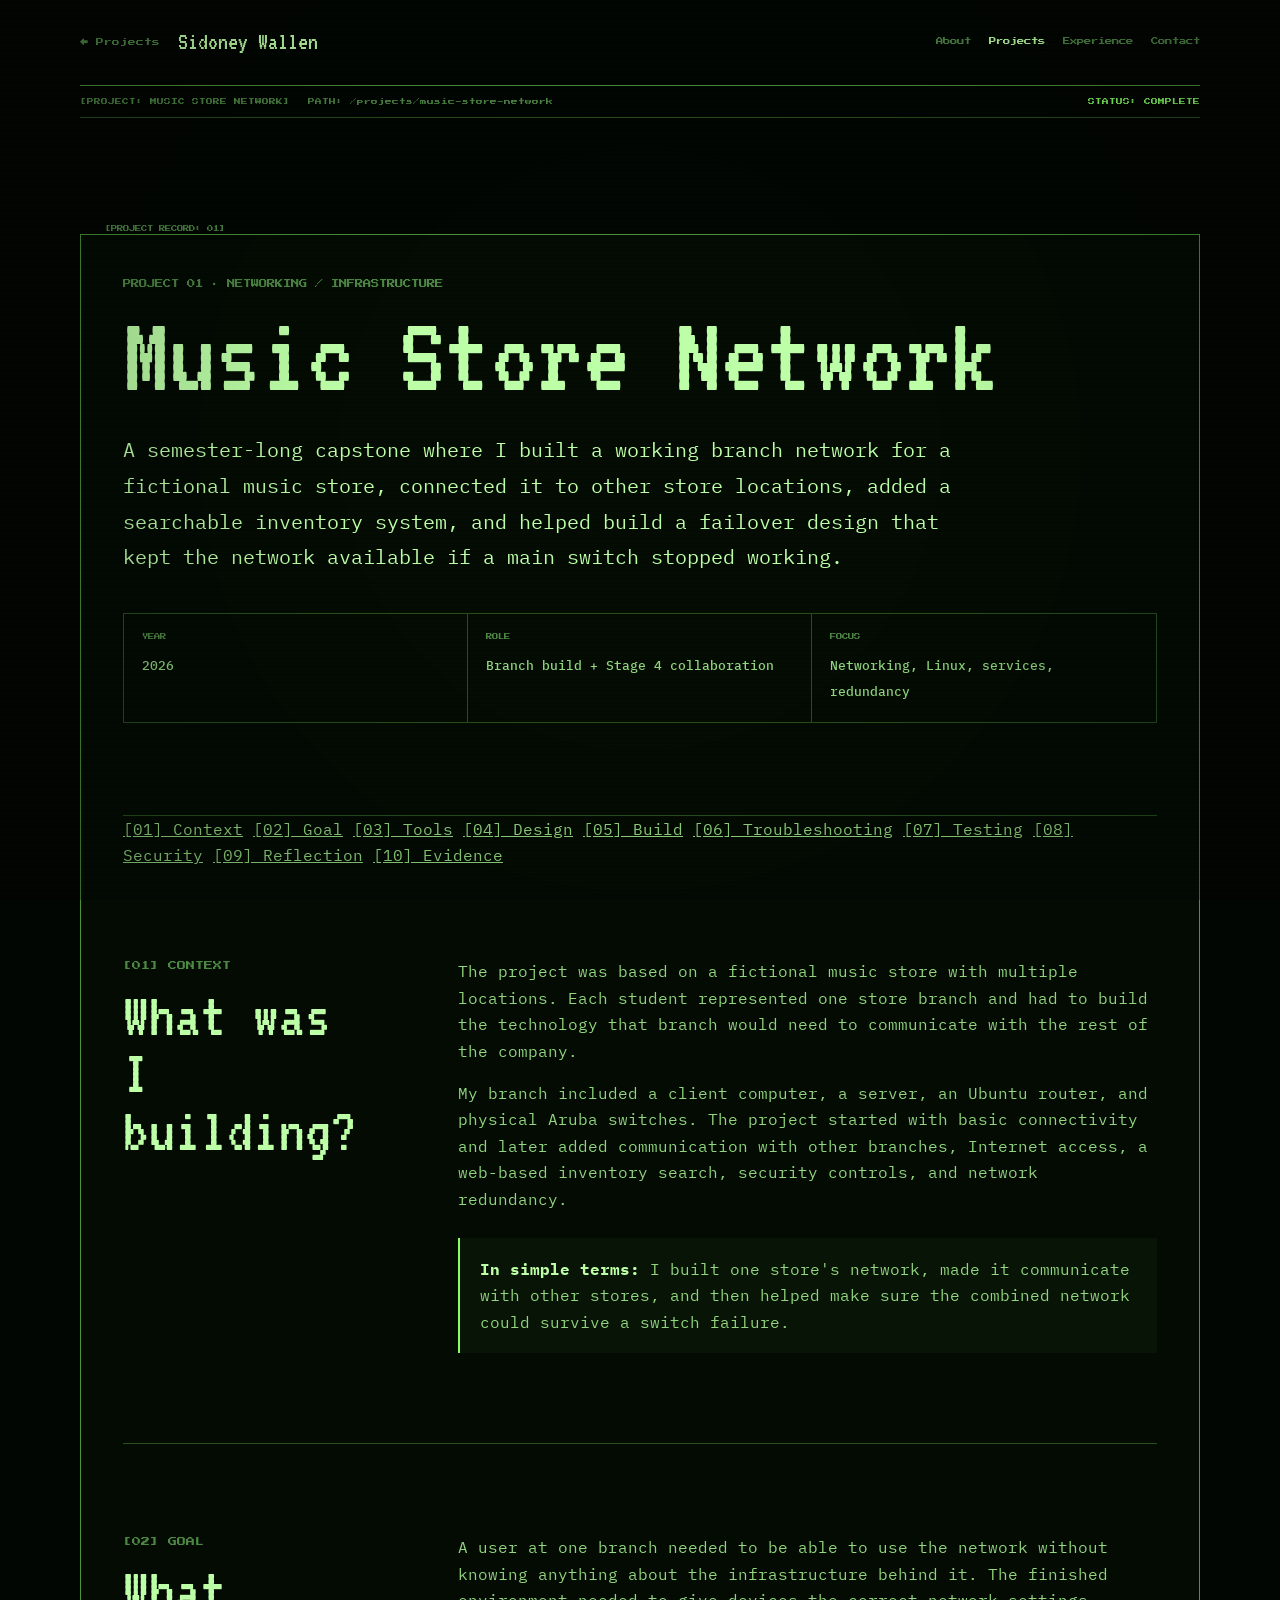
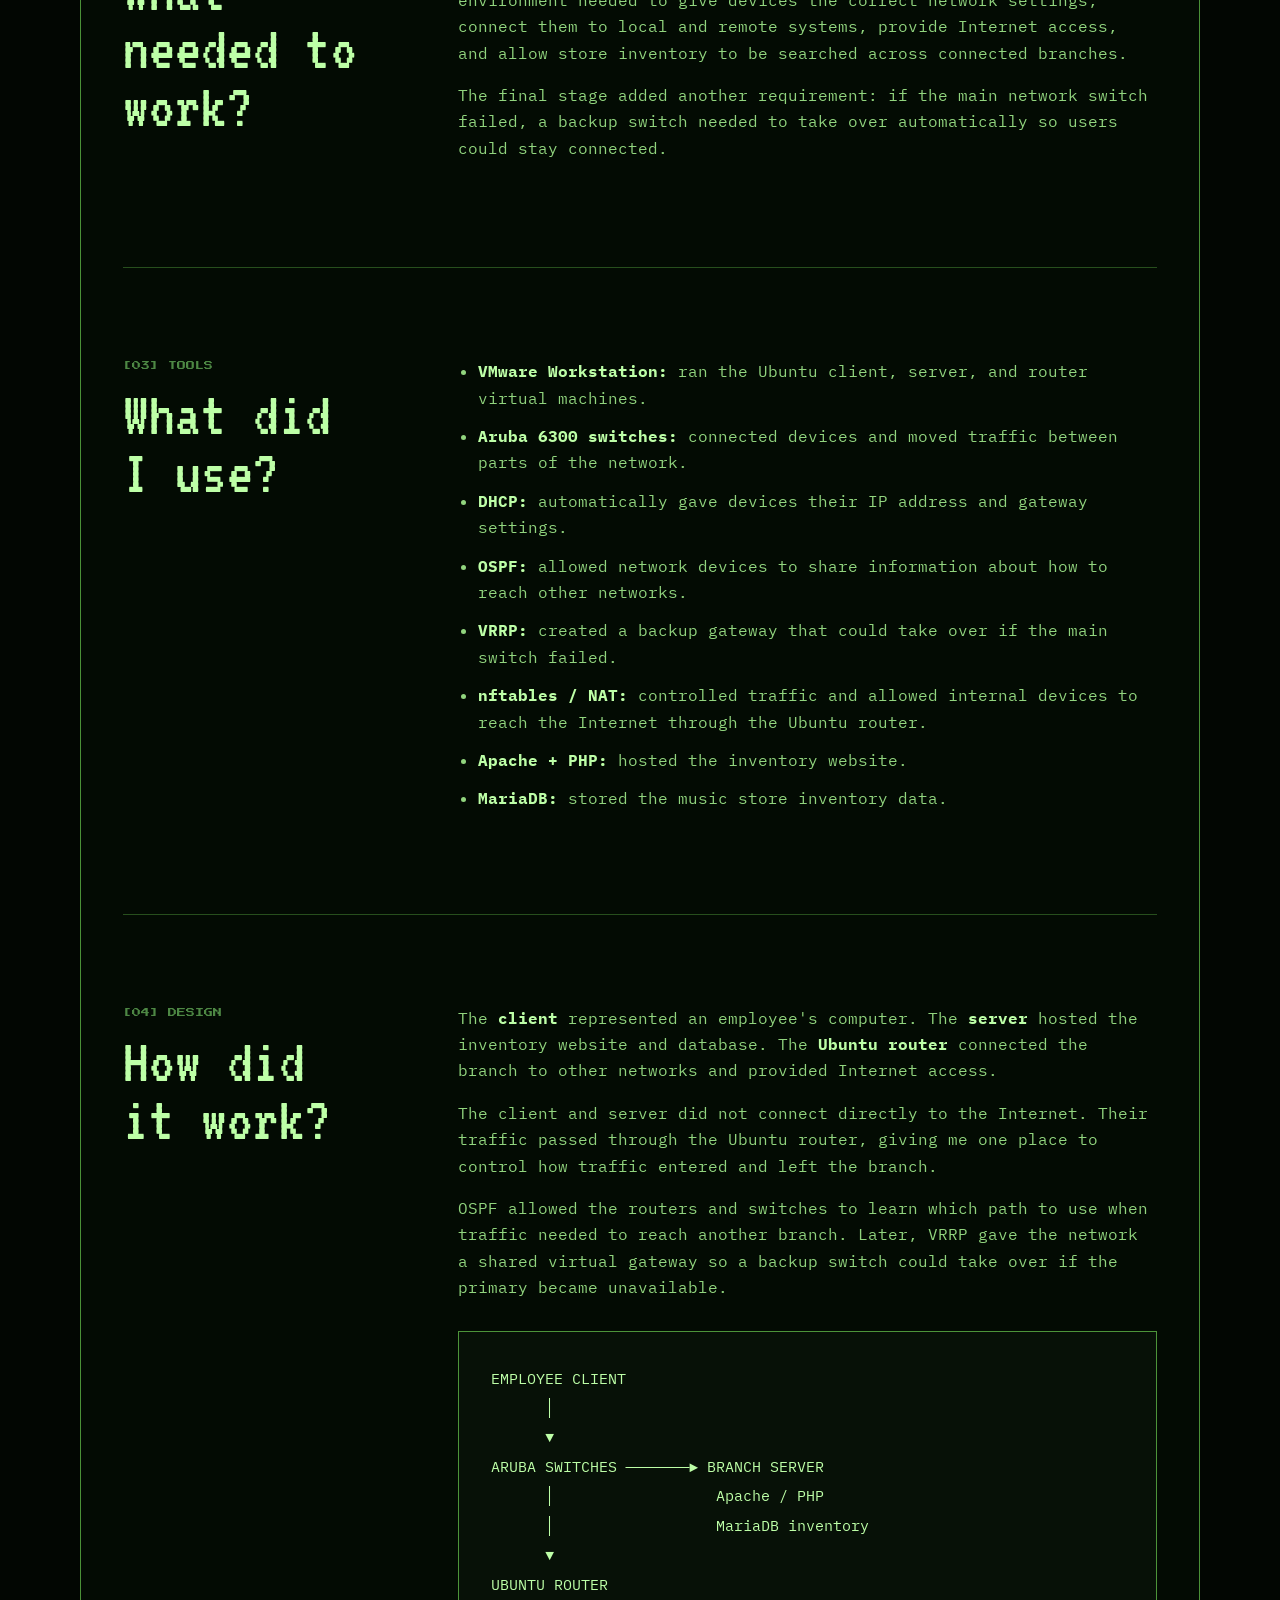
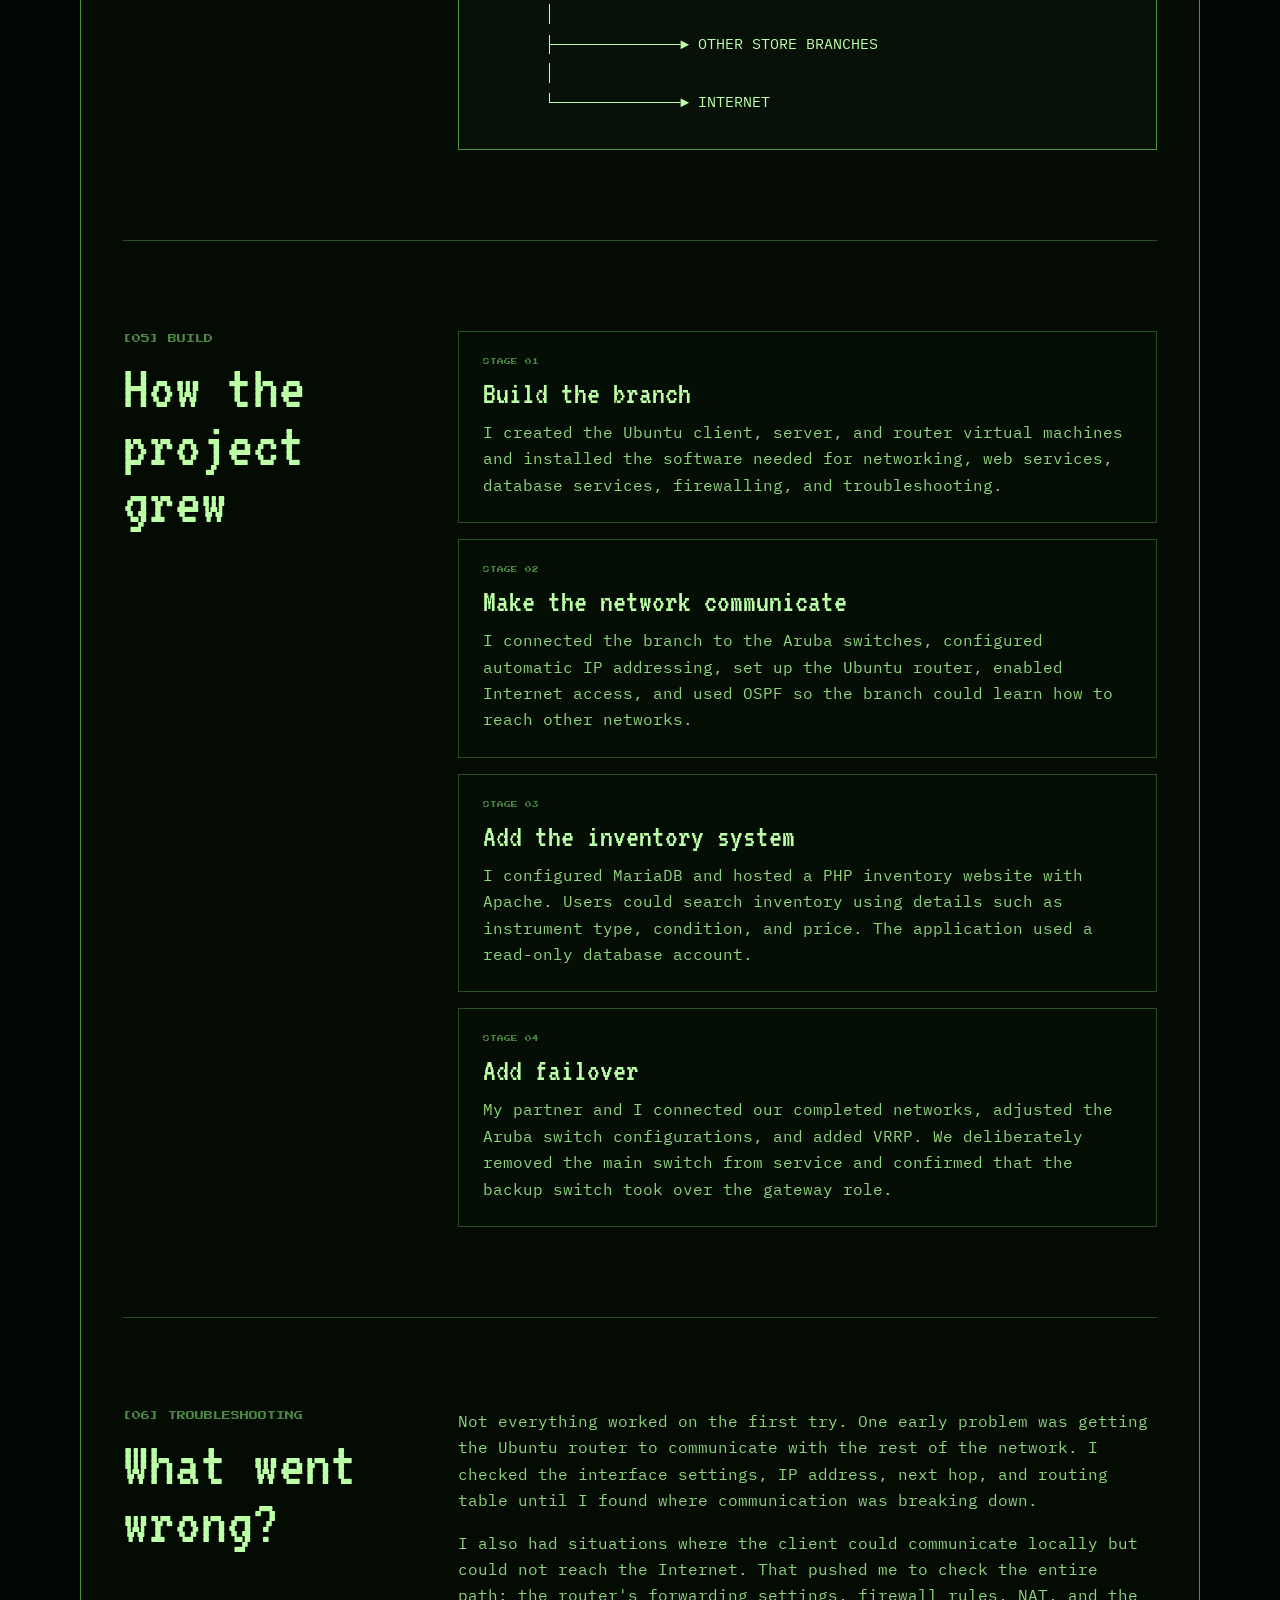
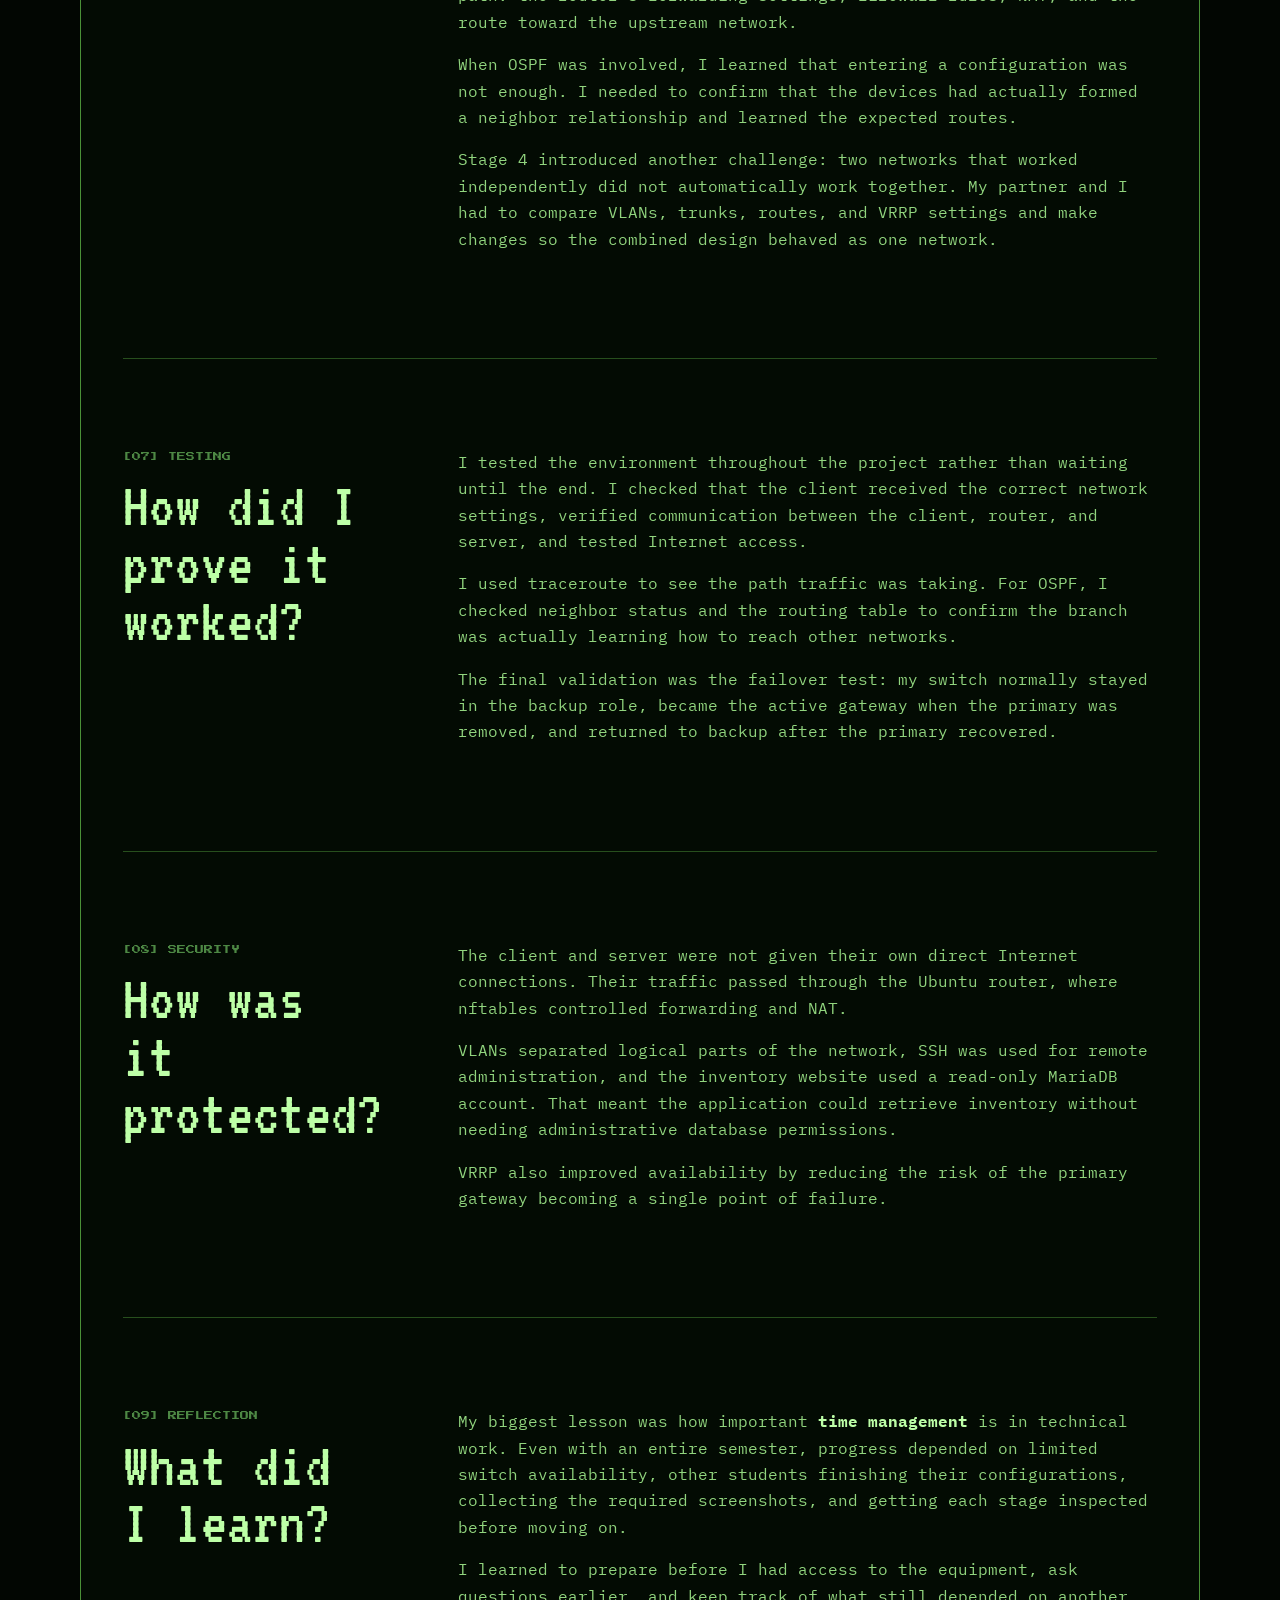
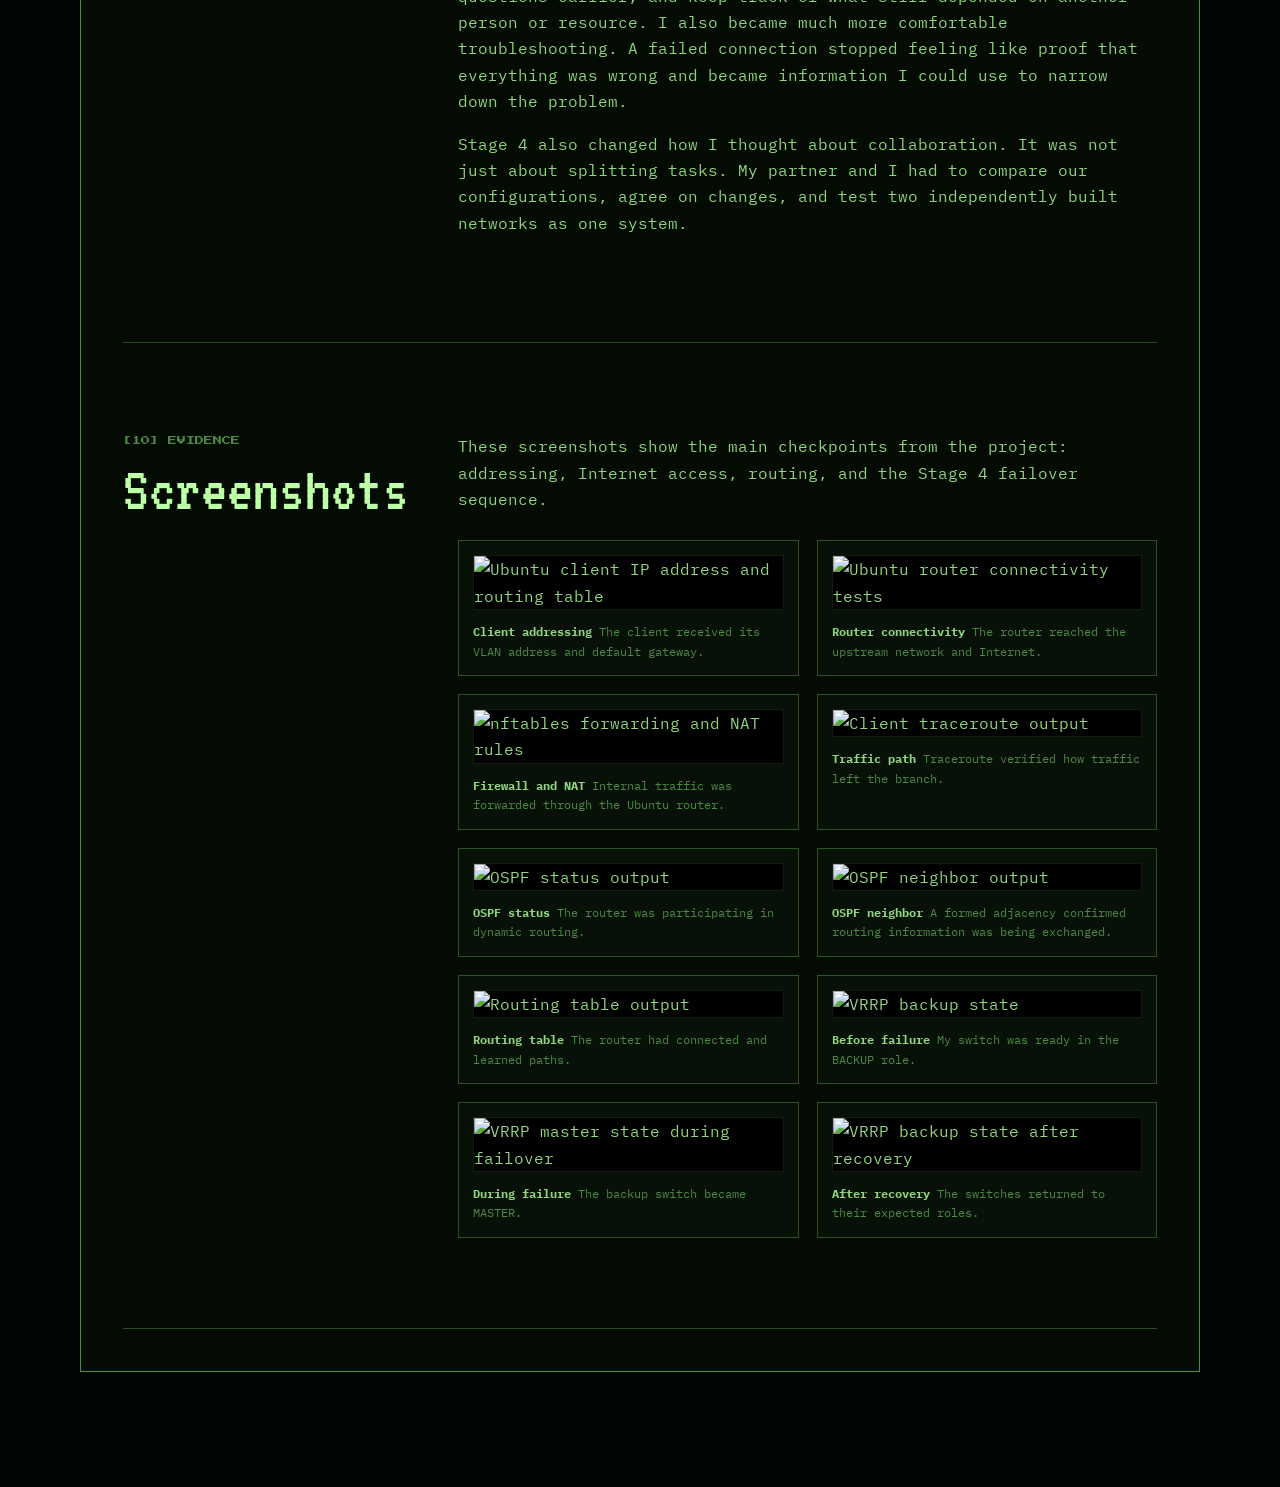
==== commit dc8b2803: "Add case study section navigation" ====
--- a/projects/music-store-network/index.html
+++ b/projects/music-store-network/index.html
@@ -47,7 +47,20 @@
         </div>
       </section>
 
-      <section class="case-section">
+      <nav class="case-section-nav" aria-label="Case study sections">
+        <a href="#context">[01] Context</a>
+        <a href="#goal">[02] Goal</a>
+        <a href="#tools">[03] Tools</a>
+        <a href="#design">[04] Design</a>
+        <a href="#build">[05] Build</a>
+        <a href="#troubleshooting">[06] Troubleshooting</a>
+        <a href="#testing">[07] Testing</a>
+        <a href="#security">[08] Security</a>
+        <a href="#reflection">[09] Reflection</a>
+        <a href="#evidence">[10] Evidence</a>
+      </nav>
+
+      <section class="case-section" id="context">
         <div class="case-section-grid">
           <div class="case-section-title"><p class="section-index">[01] CONTEXT</p><h2>What was I building?</h2></div>
           <div class="case-copy">
@@ -58,7 +71,7 @@
         </div>
       </section>
 
-      <section class="case-section">
+      <section class="case-section" id="goal">
         <div class="case-section-grid">
           <div class="case-section-title"><p class="section-index">[02] GOAL</p><h2>What needed to work?</h2></div>
           <div class="case-copy">
@@ -68,7 +81,7 @@
         </div>
       </section>
 
-      <section class="case-section">
+      <section class="case-section" id="tools">
         <div class="case-section-grid">
           <div class="case-section-title"><p class="section-index">[03] TOOLS</p><h2>What did I use?</h2></div>
           <div class="case-copy">
@@ -86,7 +99,7 @@
         </div>
       </section>
 
-      <section class="case-section">
+      <section class="case-section" id="design">
         <div class="case-section-grid">
           <div class="case-section-title"><p class="section-index">[04] DESIGN</p><h2>How did it work?</h2></div>
           <div class="case-copy">
@@ -109,7 +122,7 @@
         </div>
       </section>
 
-      <section class="case-section">
+      <section class="case-section" id="build">
         <div class="case-section-grid">
           <div class="case-section-title"><p class="section-index">[05] BUILD</p><h2>How the project grew</h2></div>
           <div class="case-copy">
@@ -123,7 +136,7 @@
         </div>
       </section>
 
-      <section class="case-section">
+      <section class="case-section" id="troubleshooting">
         <div class="case-section-grid">
           <div class="case-section-title"><p class="section-index">[06] TROUBLESHOOTING</p><h2>What went wrong?</h2></div>
           <div class="case-copy">
@@ -135,7 +148,7 @@
         </div>
       </section>
 
-      <section class="case-section">
+      <section class="case-section" id="testing">
         <div class="case-section-grid">
           <div class="case-section-title"><p class="section-index">[07] TESTING</p><h2>How did I prove it worked?</h2></div>
           <div class="case-copy">
@@ -146,7 +159,7 @@
         </div>
       </section>
 
-      <section class="case-section">
+      <section class="case-section" id="security">
         <div class="case-section-grid">
           <div class="case-section-title"><p class="section-index">[08] SECURITY</p><h2>How was it protected?</h2></div>
           <div class="case-copy">
@@ -157,7 +170,7 @@
         </div>
       </section>
 
-      <section class="case-section">
+      <section class="case-section" id="reflection">
         <div class="case-section-grid">
           <div class="case-section-title"><p class="section-index">[09] REFLECTION</p><h2>What did I learn?</h2></div>
           <div class="case-copy">
@@ -168,7 +181,7 @@
         </div>
       </section>
 
-      <section class="case-section">
+      <section class="case-section" id="evidence">
         <div class="case-section-grid">
           <div class="case-section-title"><p class="section-index">[10] EVIDENCE</p><h2>Screenshots</h2></div>
           <div class="case-copy">
@@ -188,12 +201,6 @@
           </div>
         </div>
       </section>
-
-      <section class="case-end">
-        <p class="page-kicker">END OF PROJECT RECORD</p>
-        <h2>Back to the project index.</h2>
-        <a class="case-back-link" href="../../projects.html">[VIEW ALL PROJECTS] ↗</a>
-      </section>
     </div>
   </main>
   <script src="../../script.js"></script>
--- a/styles.css
+++ b/styles.css
@@ -1152,3 +1152,240 @@
     padding: 10px 0;
   }
 }
+
+
+/* MUSIC STORE NETWORK CASE STUDY */
+
+.project-case-link,
+.case-back-link {
+  display: inline-block;
+  margin-top: 24px;
+  color: var(--green);
+  font-family: var(--font-ui);
+  font-size: .48rem;
+  line-height: 1.8;
+  text-decoration: none;
+}
+
+.project-case-link:hover,
+.project-case-link:focus-visible,
+.case-back-link:hover,
+.case-back-link:focus-visible {
+  color: var(--green-bright);
+  text-shadow: 0 0 8px var(--glow);
+}
+
+.case-study-page .page-module-frame::before {
+  content: "[PROJECT RECORD: 01]";
+}
+
+.case-hero {
+  padding-bottom: clamp(56px, 8vw, 92px);
+  border-bottom: 1px solid var(--line);
+}
+
+.case-summary {
+  max-width: 860px;
+  color: var(--green-bright);
+  font-size: clamp(1.02rem, 1.8vw, 1.28rem);
+  line-height: 1.75;
+}
+
+.case-meta {
+  display: grid;
+  grid-template-columns: repeat(3, minmax(0, 1fr));
+  margin-top: 38px;
+  border: 1px solid var(--line);
+}
+
+.case-meta > div {
+  padding: 18px;
+  border-right: 1px solid var(--line);
+}
+
+.case-meta > div:last-child {
+  border-right: 0;
+}
+
+.case-meta span {
+  display: block;
+  margin-bottom: 8px;
+  color: var(--green-dim);
+  font-family: var(--font-ui);
+  font-size: .4rem;
+}
+
+.case-meta strong {
+  color: var(--green-soft);
+  font-size: .82rem;
+  font-weight: 500;
+}
+
+.case-section {
+  padding: clamp(58px, 8vw, 90px) 0;
+  border-bottom: 1px solid var(--line);
+}
+
+.case-section-grid {
+  display: grid;
+  grid-template-columns: minmax(190px, .52fr) minmax(0, 1.48fr);
+  gap: clamp(36px, 7vw, 90px);
+}
+
+.case-section-title {
+  position: sticky;
+  top: 24px;
+  align-self: start;
+}
+
+.case-section-title .section-index {
+  margin-bottom: 14px;
+}
+
+.case-section-title h2,
+.case-end h2 {
+  margin: 0;
+  color: var(--green-bright);
+  font-family: var(--font-display);
+  font-weight: 400;
+  line-height: .9;
+}
+
+.case-section-title h2 {
+  font-size: clamp(2.8rem, 5vw, 4.6rem);
+}
+
+.case-copy {
+  max-width: 800px;
+}
+
+.case-copy strong {
+  color: var(--green-bright);
+}
+
+.case-list {
+  margin: 0;
+  padding-left: 20px;
+}
+
+.case-list li {
+  margin-bottom: 12px;
+}
+
+.case-plain-note {
+  margin: 26px 0 0;
+  padding: 18px 20px;
+  border-left: 2px solid var(--green);
+  background: rgba(134,255,99,.035);
+}
+
+.case-architecture {
+  margin: 30px 0 0;
+  padding: clamp(20px, 4vw, 32px);
+  overflow-x: auto;
+  border: 1px solid var(--line-strong);
+  background: var(--panel);
+  color: var(--green-bright);
+  font-family: var(--font-body);
+  font-size: clamp(.72rem, 1.4vw, .92rem);
+  line-height: 2;
+  white-space: pre;
+}
+
+.case-stages {
+  display: grid;
+  gap: 16px;
+}
+
+.case-stage {
+  padding: 24px;
+  border: 1px solid var(--line);
+  background: rgba(7,17,7,.55);
+}
+
+.case-stage > span {
+  display: block;
+  margin-bottom: 10px;
+  color: var(--green-dim);
+  font-family: var(--font-ui);
+  font-size: .42rem;
+}
+
+.case-stage h3 {
+  margin-bottom: 10px;
+  color: var(--green-bright);
+  font-family: var(--font-display);
+  font-size: 2rem;
+  font-weight: 400;
+  line-height: 1;
+}
+
+.case-stage p {
+  margin-bottom: 0;
+}
+
+.case-evidence-grid {
+  display: grid;
+  grid-template-columns: repeat(2, minmax(0, 1fr));
+  gap: 18px;
+  margin-top: 28px;
+}
+
+.case-evidence {
+  margin: 0;
+  padding: 14px;
+  border: 1px solid var(--line);
+  background: var(--panel);
+}
+
+.case-evidence img {
+  display: block;
+  width: 100%;
+  height: auto;
+  border: 1px solid rgba(134,255,99,.12);
+  background: #000;
+}
+
+.case-evidence figcaption {
+  margin-top: 12px;
+  color: var(--green-dim);
+  font-size: .76rem;
+  line-height: 1.6;
+}
+
+.case-evidence figcaption strong {
+  color: var(--green-soft);
+}
+
+.case-end {
+  padding-top: clamp(58px, 8vw, 90px);
+}
+
+.case-end h2 {
+  margin-bottom: 18px;
+  font-size: clamp(3rem, 6vw, 5rem);
+}
+
+@media (max-width: 820px) {
+  .case-meta {
+    grid-template-columns: 1fr;
+  }
+
+  .case-meta > div {
+    border-right: 0;
+    border-bottom: 1px solid var(--line);
+  }
+
+  .case-meta > div:last-child {
+    border-bottom: 0;
+  }
+
+  .case-section-grid,
+  .case-evidence-grid {
+    grid-template-columns: 1fr;
+  }
+
+  .case-section-title {
+    position: static;
+  }
+}
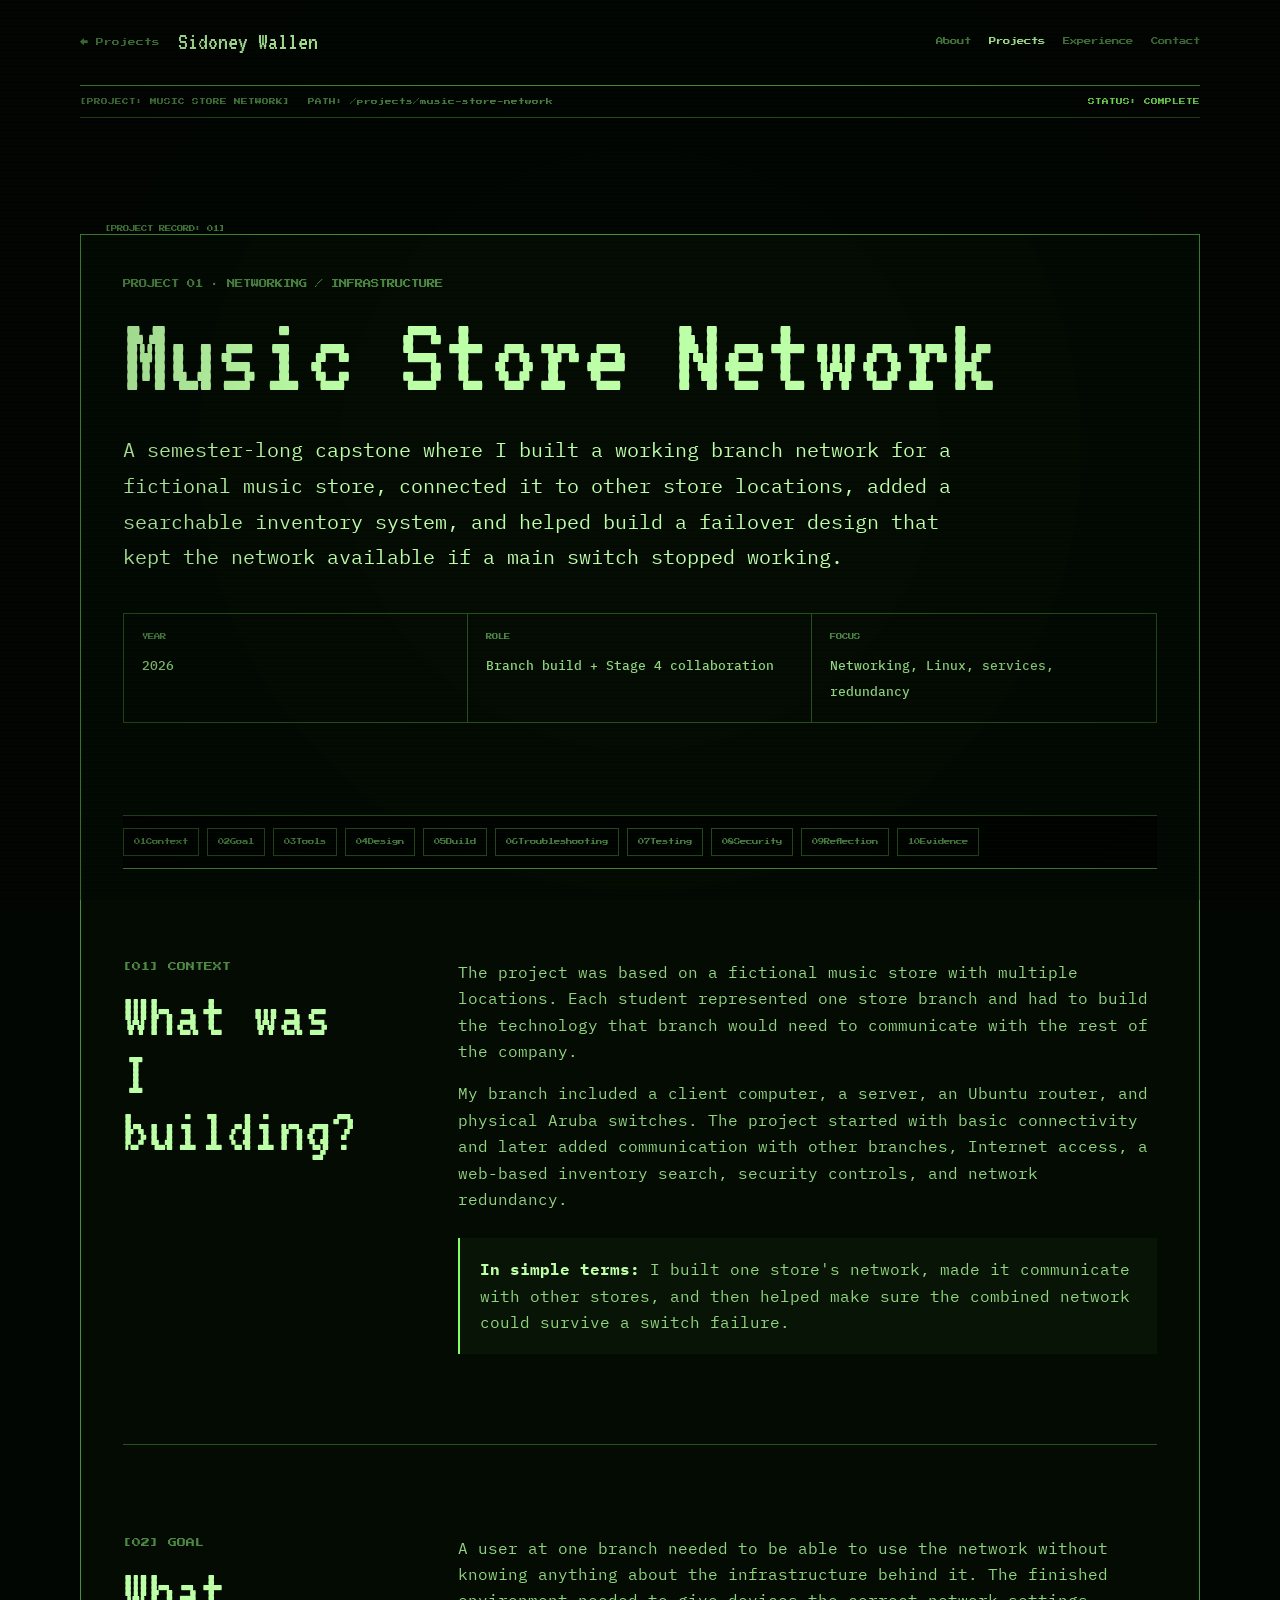
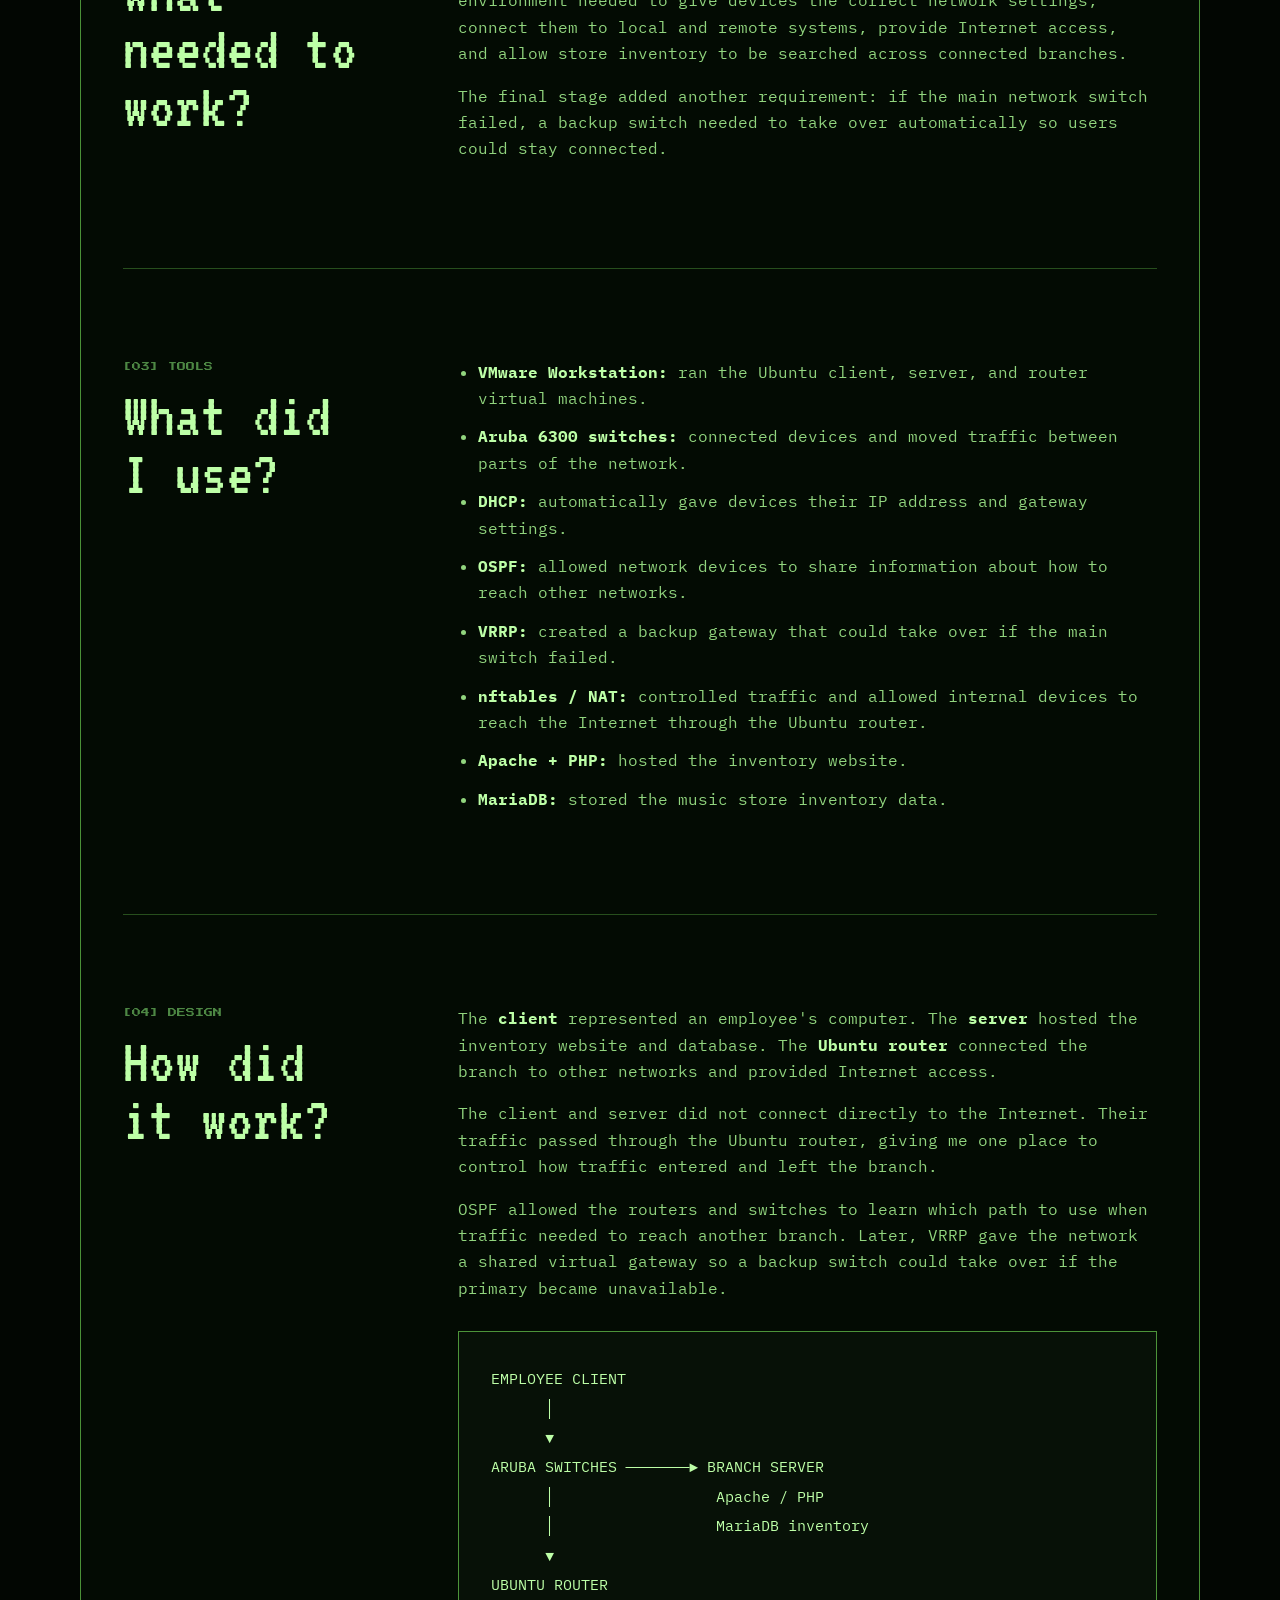
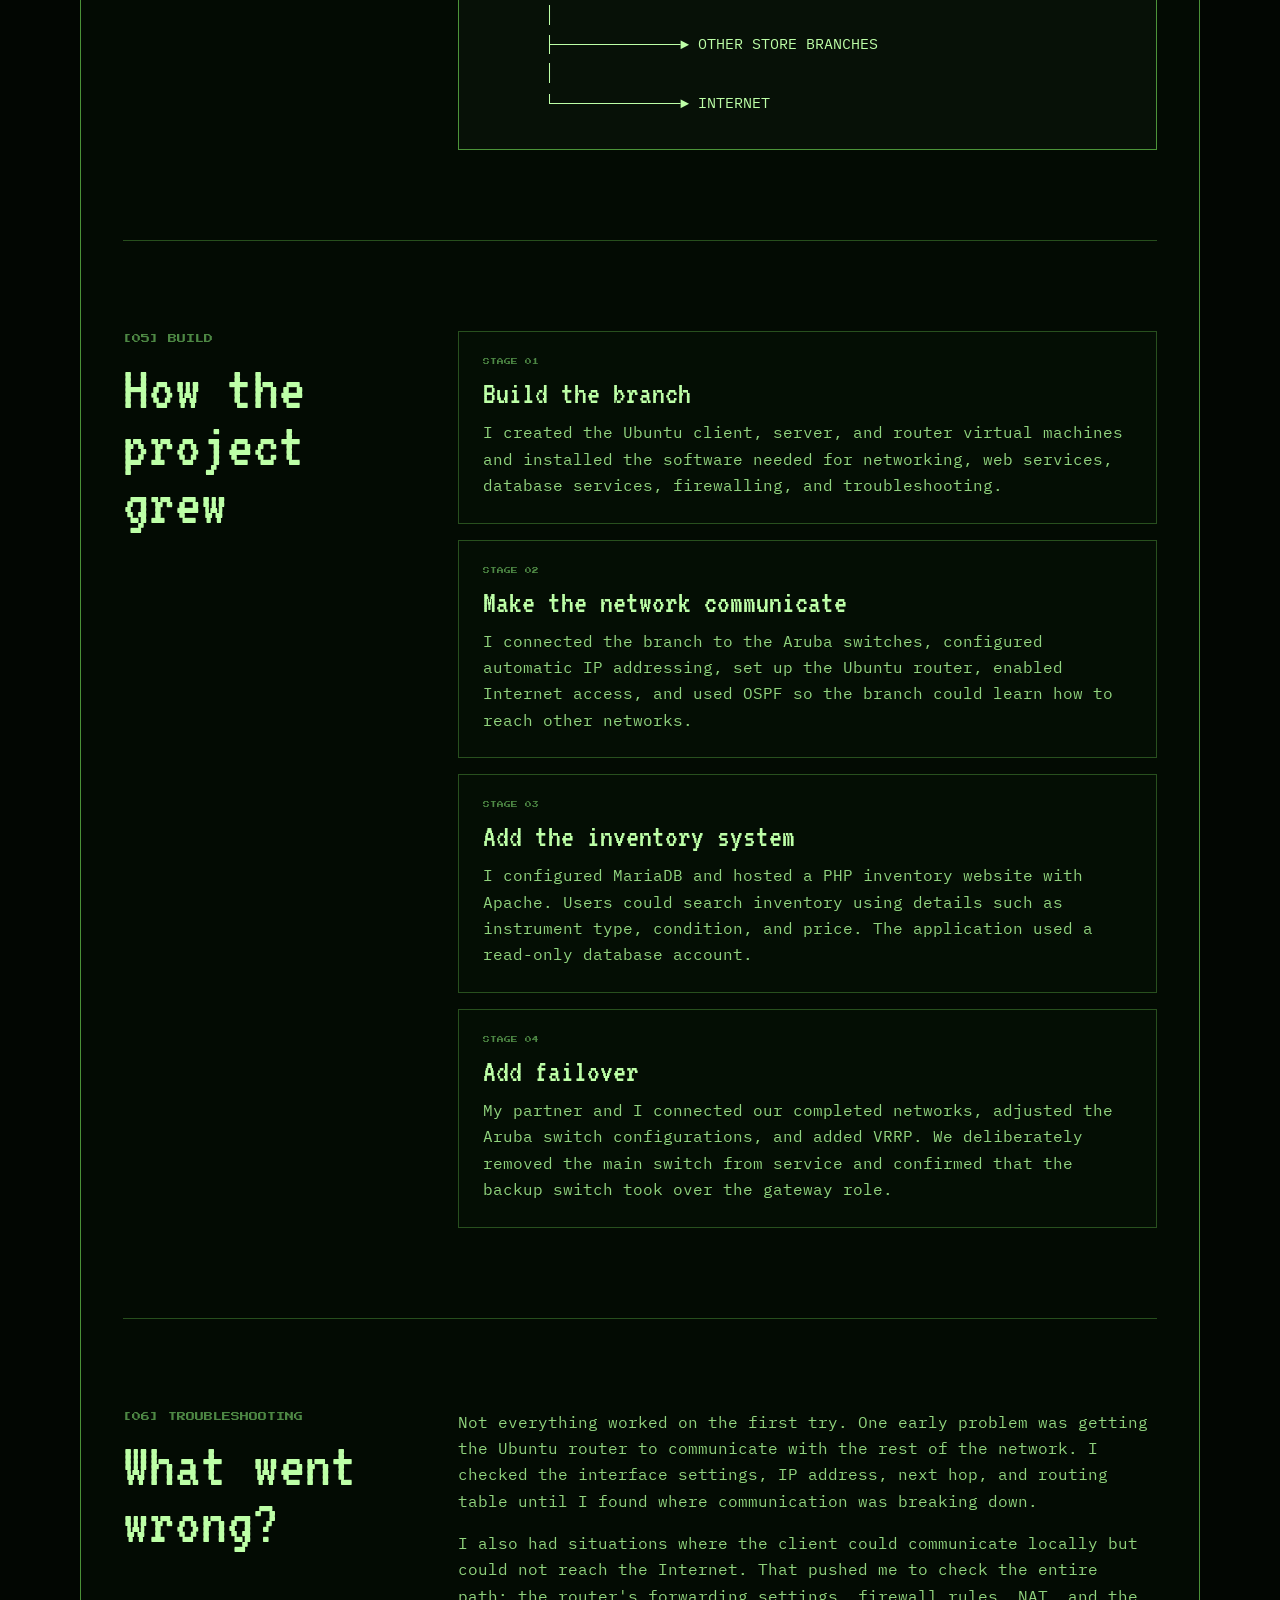
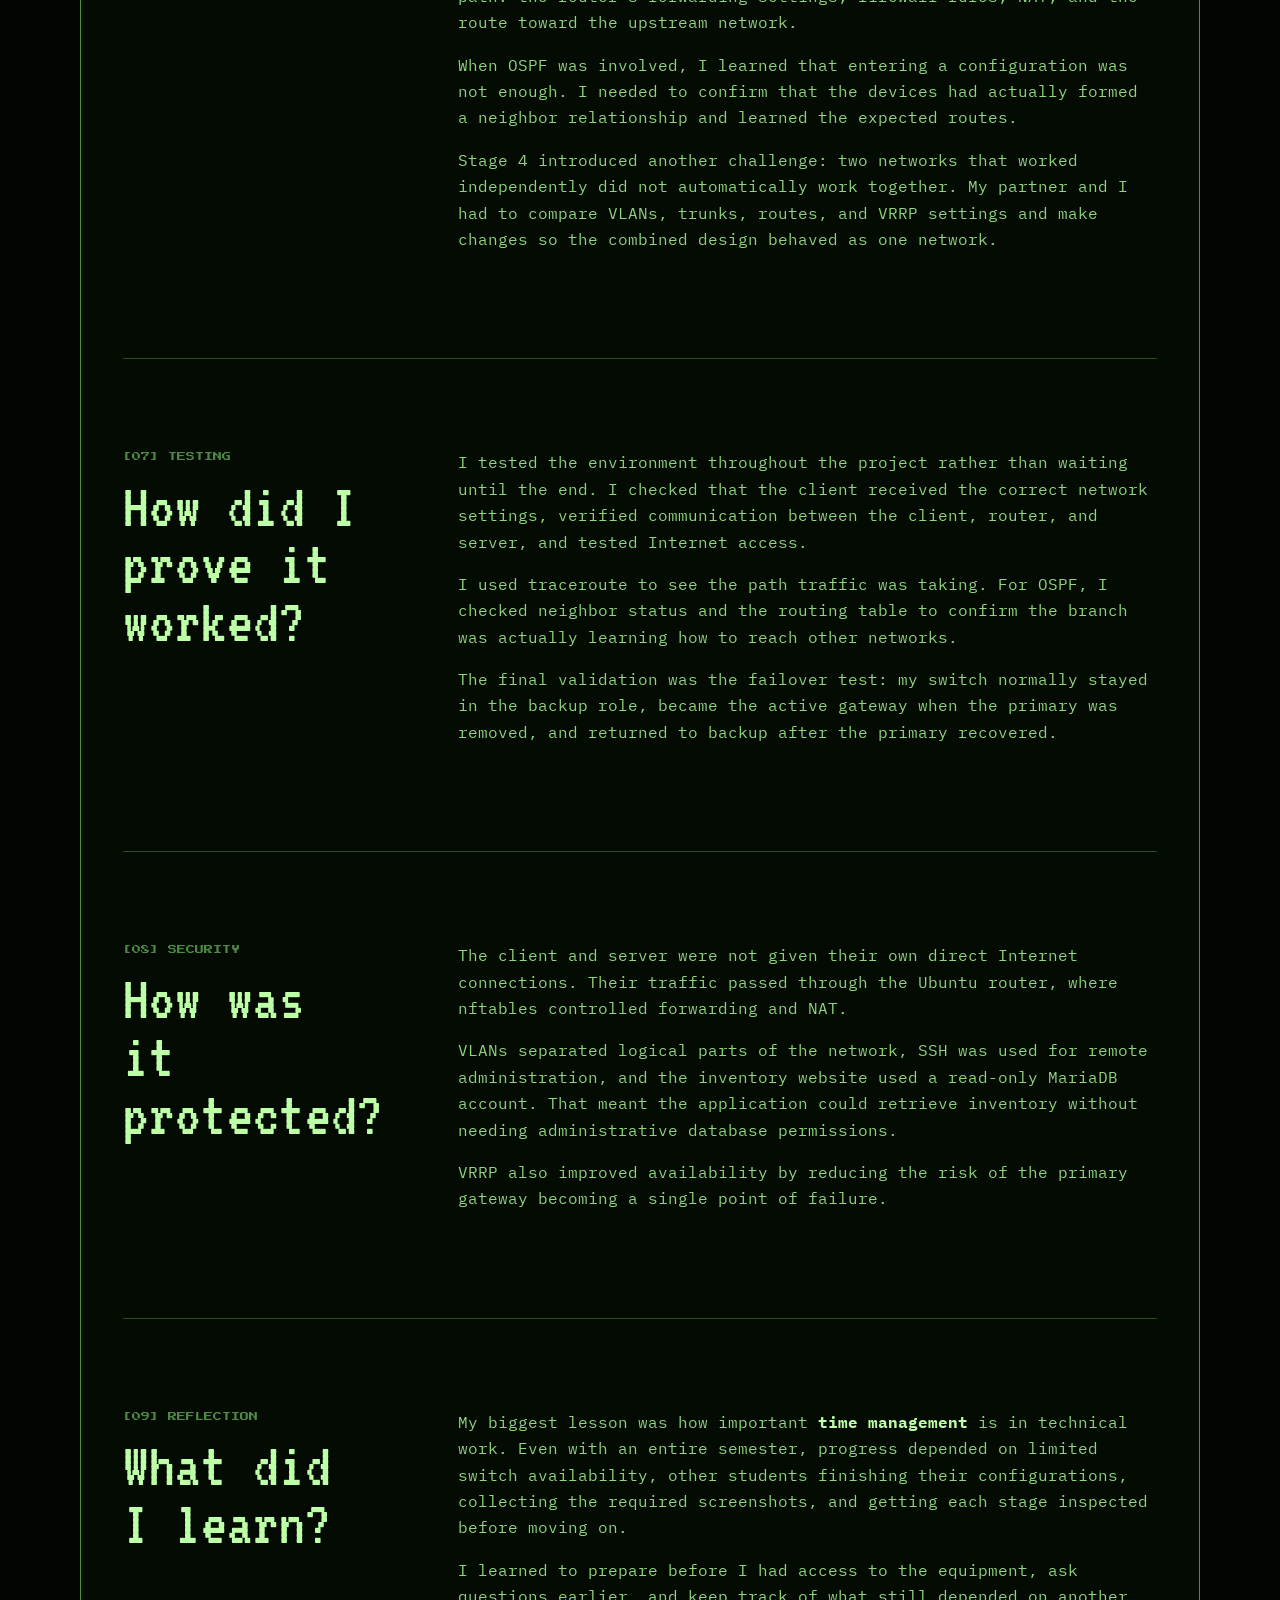
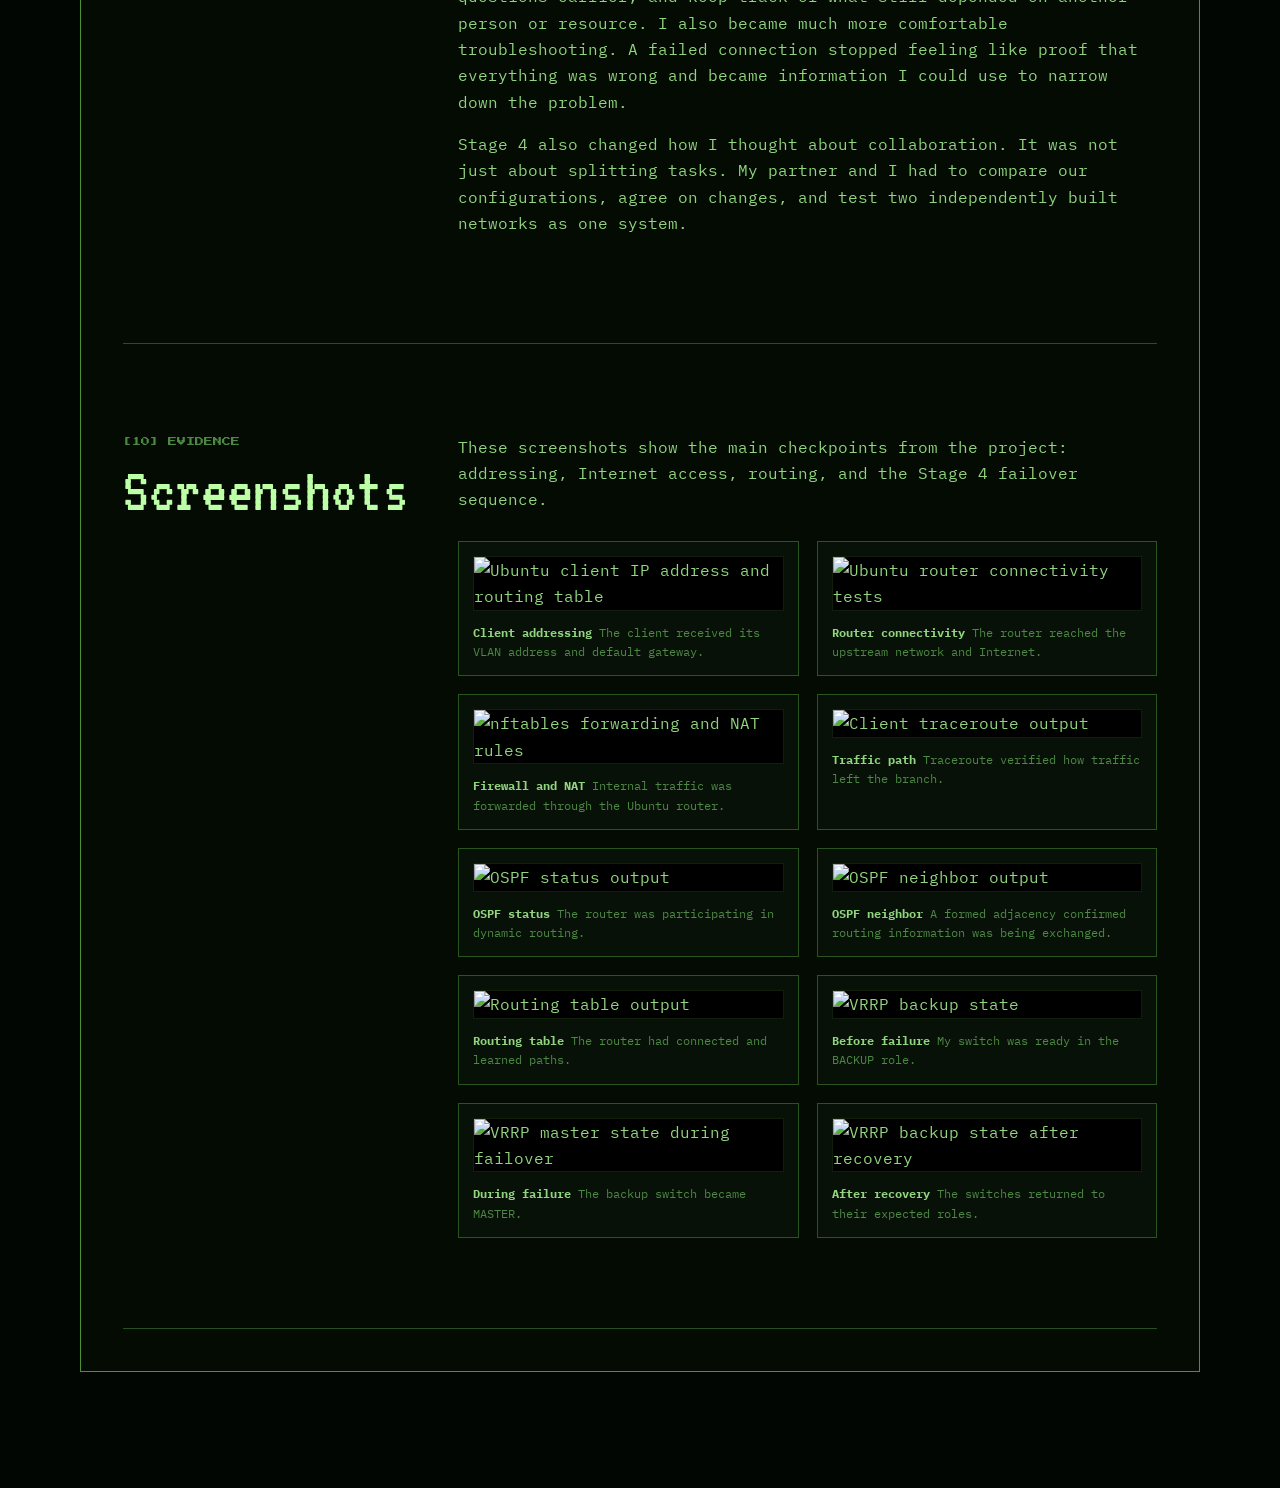
==== commit 58a3369d: "Refine case study floating navigation" ====
--- a/projects/music-store-network/index.html
+++ b/projects/music-store-network/index.html
@@ -48,16 +48,16 @@
       </section>
 
       <nav class="case-section-nav" aria-label="Case study sections">
-        <a href="#context">[01] Context</a>
-        <a href="#goal">[02] Goal</a>
-        <a href="#tools">[03] Tools</a>
-        <a href="#design">[04] Design</a>
-        <a href="#build">[05] Build</a>
-        <a href="#troubleshooting">[06] Troubleshooting</a>
-        <a href="#testing">[07] Testing</a>
-        <a href="#security">[08] Security</a>
-        <a href="#reflection">[09] Reflection</a>
-        <a href="#evidence">[10] Evidence</a>
+        <a href="#context" aria-label="Context"><span class="case-nav-number">01</span><span class="case-nav-label">Context</span></a>
+        <a href="#goal" aria-label="Goal"><span class="case-nav-number">02</span><span class="case-nav-label">Goal</span></a>
+        <a href="#tools" aria-label="Tools"><span class="case-nav-number">03</span><span class="case-nav-label">Tools</span></a>
+        <a href="#design" aria-label="Design"><span class="case-nav-number">04</span><span class="case-nav-label">Design</span></a>
+        <a href="#build" aria-label="Build"><span class="case-nav-number">05</span><span class="case-nav-label">Build</span></a>
+        <a href="#troubleshooting" aria-label="Troubleshooting"><span class="case-nav-number">06</span><span class="case-nav-label">Troubleshooting</span></a>
+        <a href="#testing" aria-label="Testing"><span class="case-nav-number">07</span><span class="case-nav-label">Testing</span></a>
+        <a href="#security" aria-label="Security"><span class="case-nav-number">08</span><span class="case-nav-label">Security</span></a>
+        <a href="#reflection" aria-label="Reflection"><span class="case-nav-number">09</span><span class="case-nav-label">Reflection</span></a>
+        <a href="#evidence" aria-label="Evidence"><span class="case-nav-number">10</span><span class="case-nav-label">Evidence</span></a>
       </nav>
 
       <section class="case-section" id="context">
--- a/styles.css
+++ b/styles.css
@@ -1389,3 +1389,50 @@
     position: static;
   }
 }
+
+
+.case-section-nav {
+  position: sticky;
+  top: 0;
+  z-index: 12;
+  display: flex;
+  gap: 8px;
+  overflow-x: auto;
+  padding: 12px 0;
+  margin: 0;
+  border-bottom: 1px solid var(--line-strong);
+  background: rgba(2,6,2,.96);
+  backdrop-filter: blur(8px);
+  scrollbar-width: thin;
+}
+
+.case-section-nav a {
+  flex: 0 0 auto;
+  padding: 8px 10px;
+  color: var(--green-dim);
+  border: 1px solid var(--line);
+  font-family: var(--font-ui);
+  font-size: .4rem;
+  line-height: 1.6;
+  text-decoration: none;
+  white-space: nowrap;
+}
+
+.case-section-nav a:hover,
+.case-section-nav a:focus-visible {
+  color: var(--green-bright);
+  border-color: var(--line-strong);
+  background: rgba(134,255,99,.035);
+  outline: none;
+}
+
+.case-section {
+  scroll-margin-top: 72px;
+}
+
+@media (max-width: 820px) {
+  .case-section-nav {
+    margin-inline: -8px;
+    padding-inline: 8px;
+  }
+}
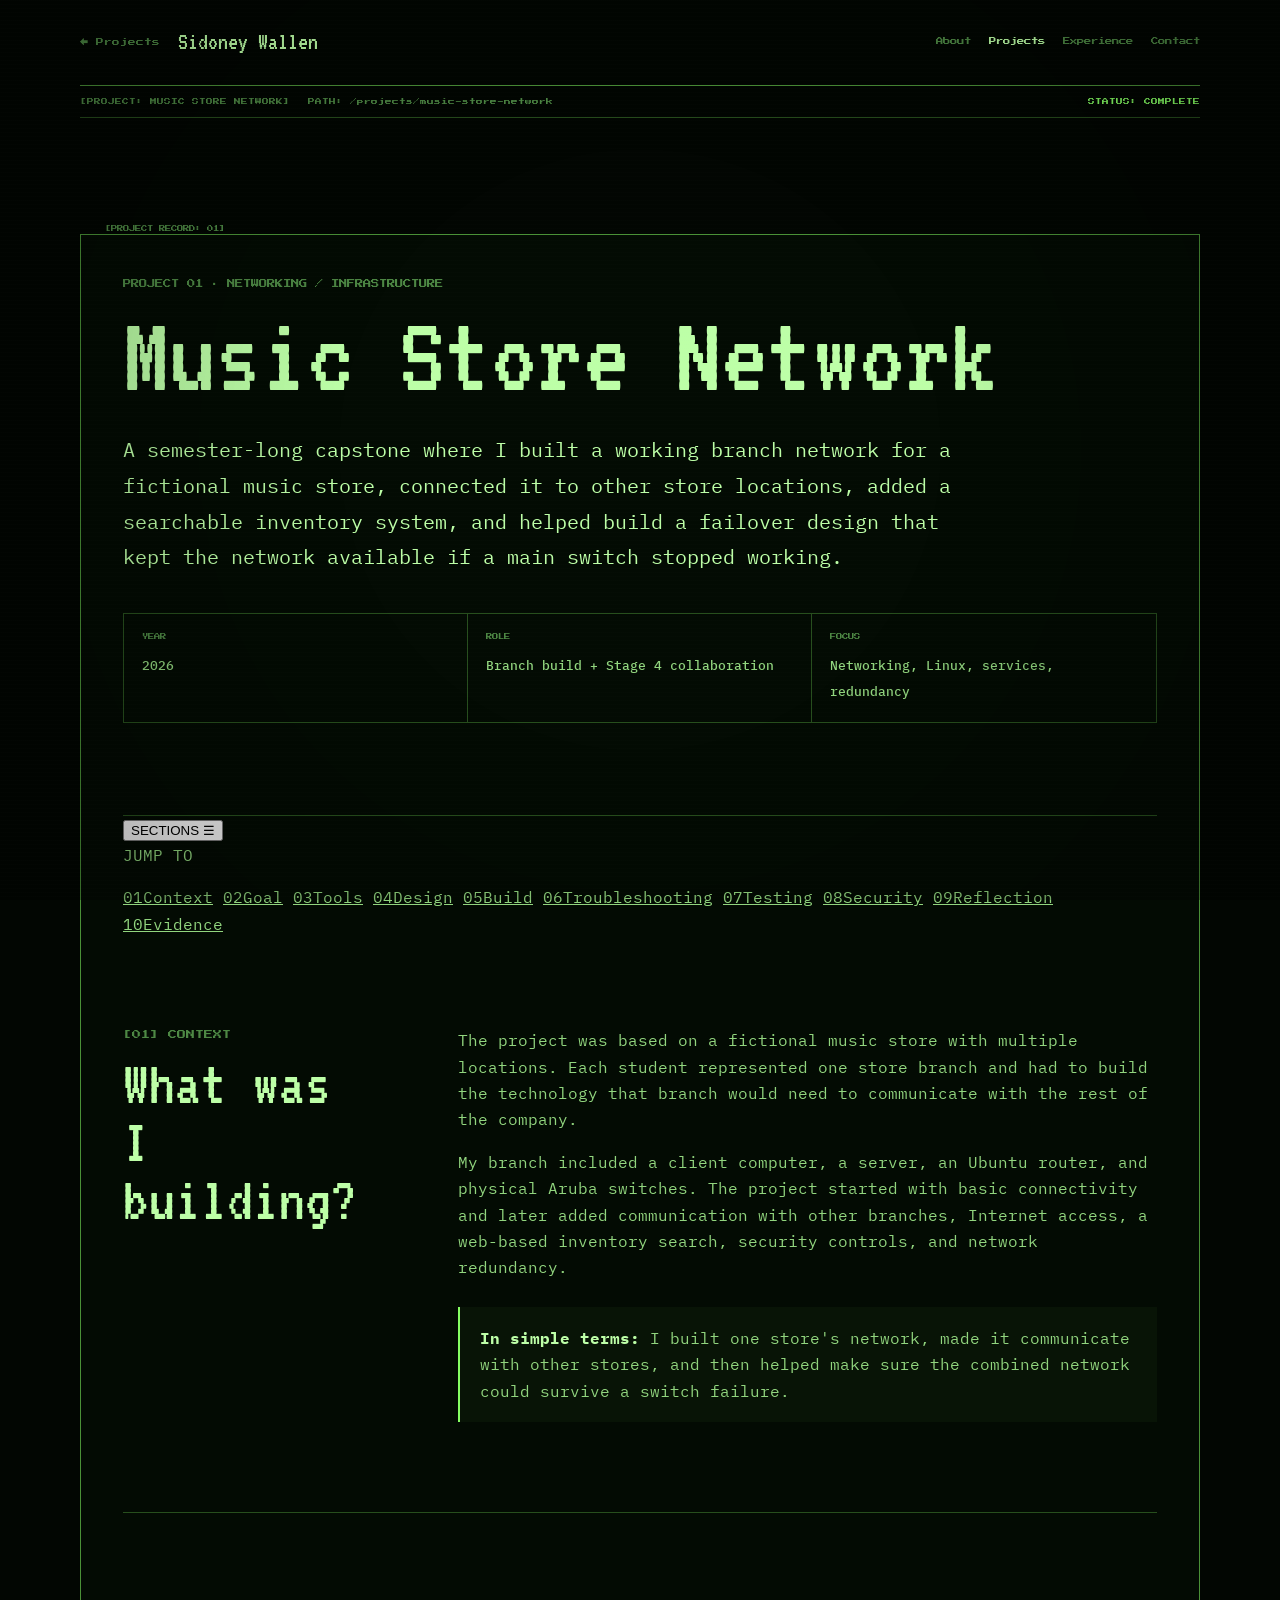
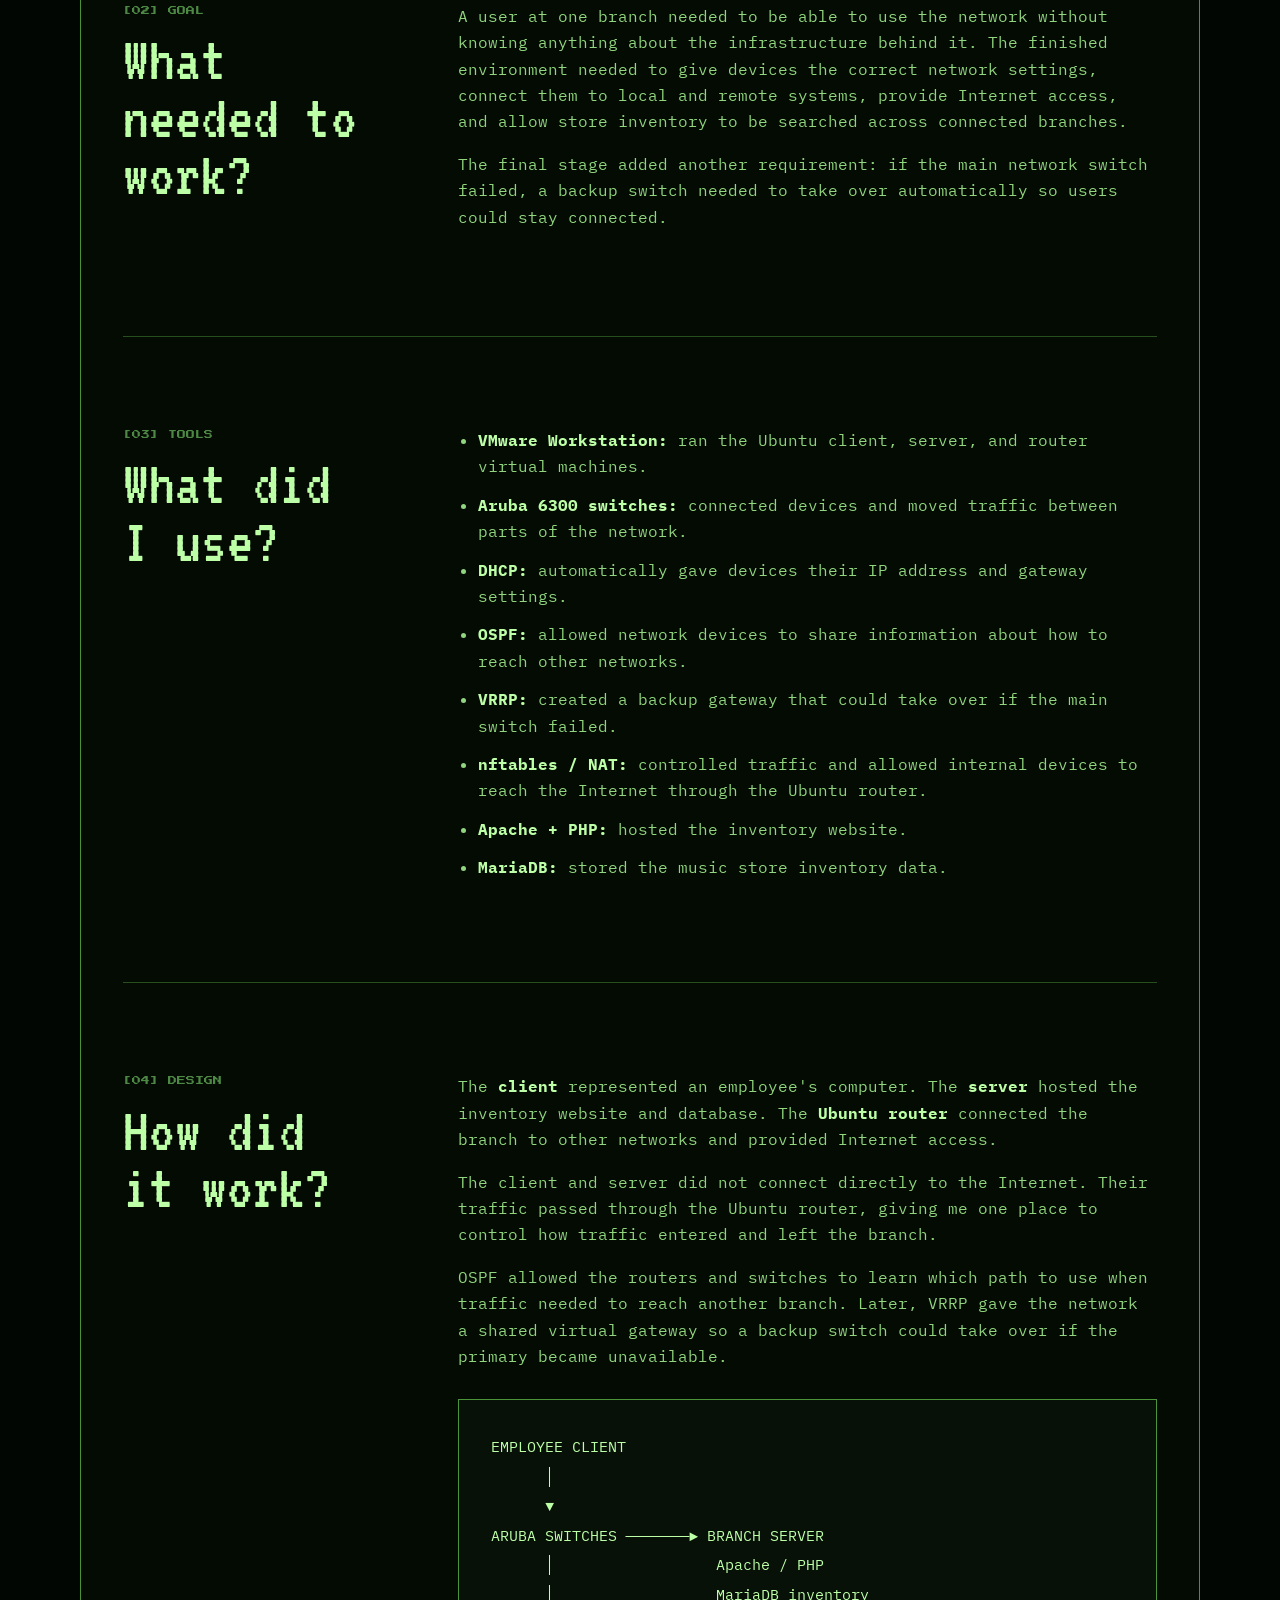
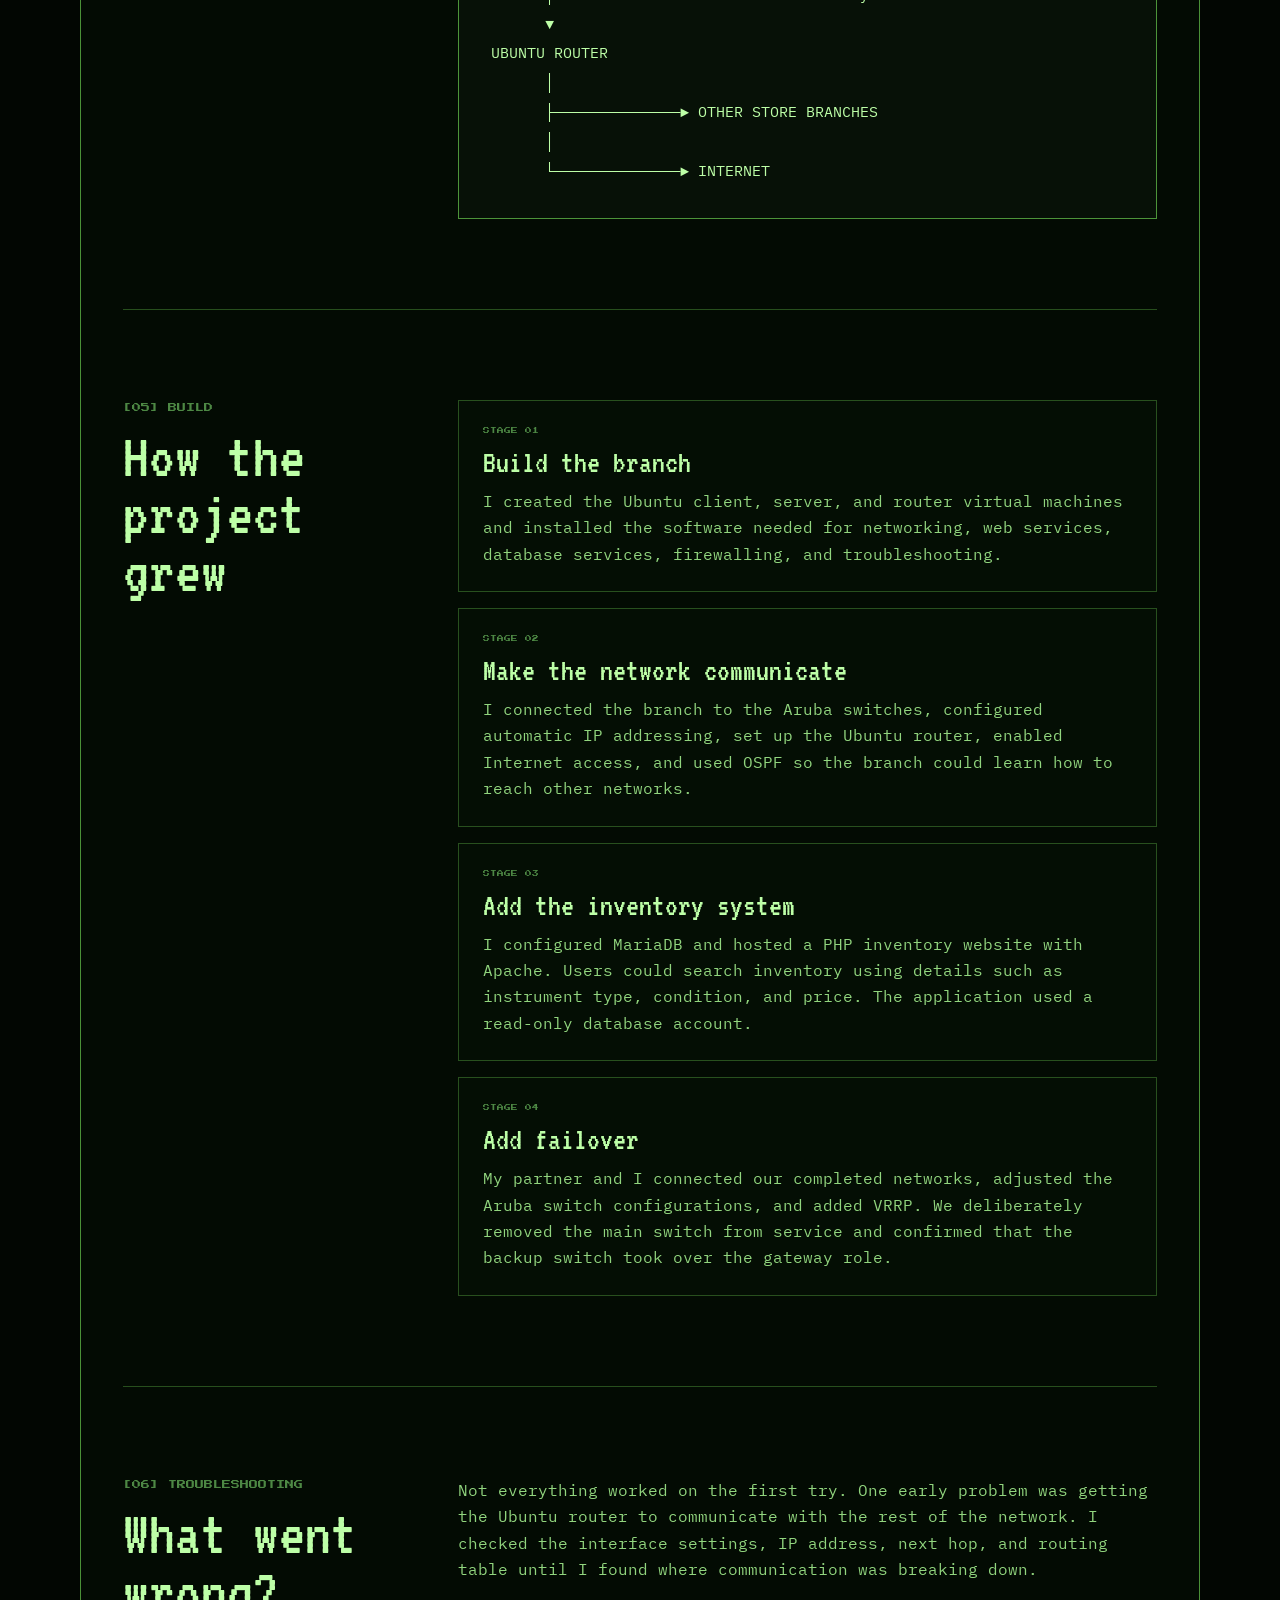
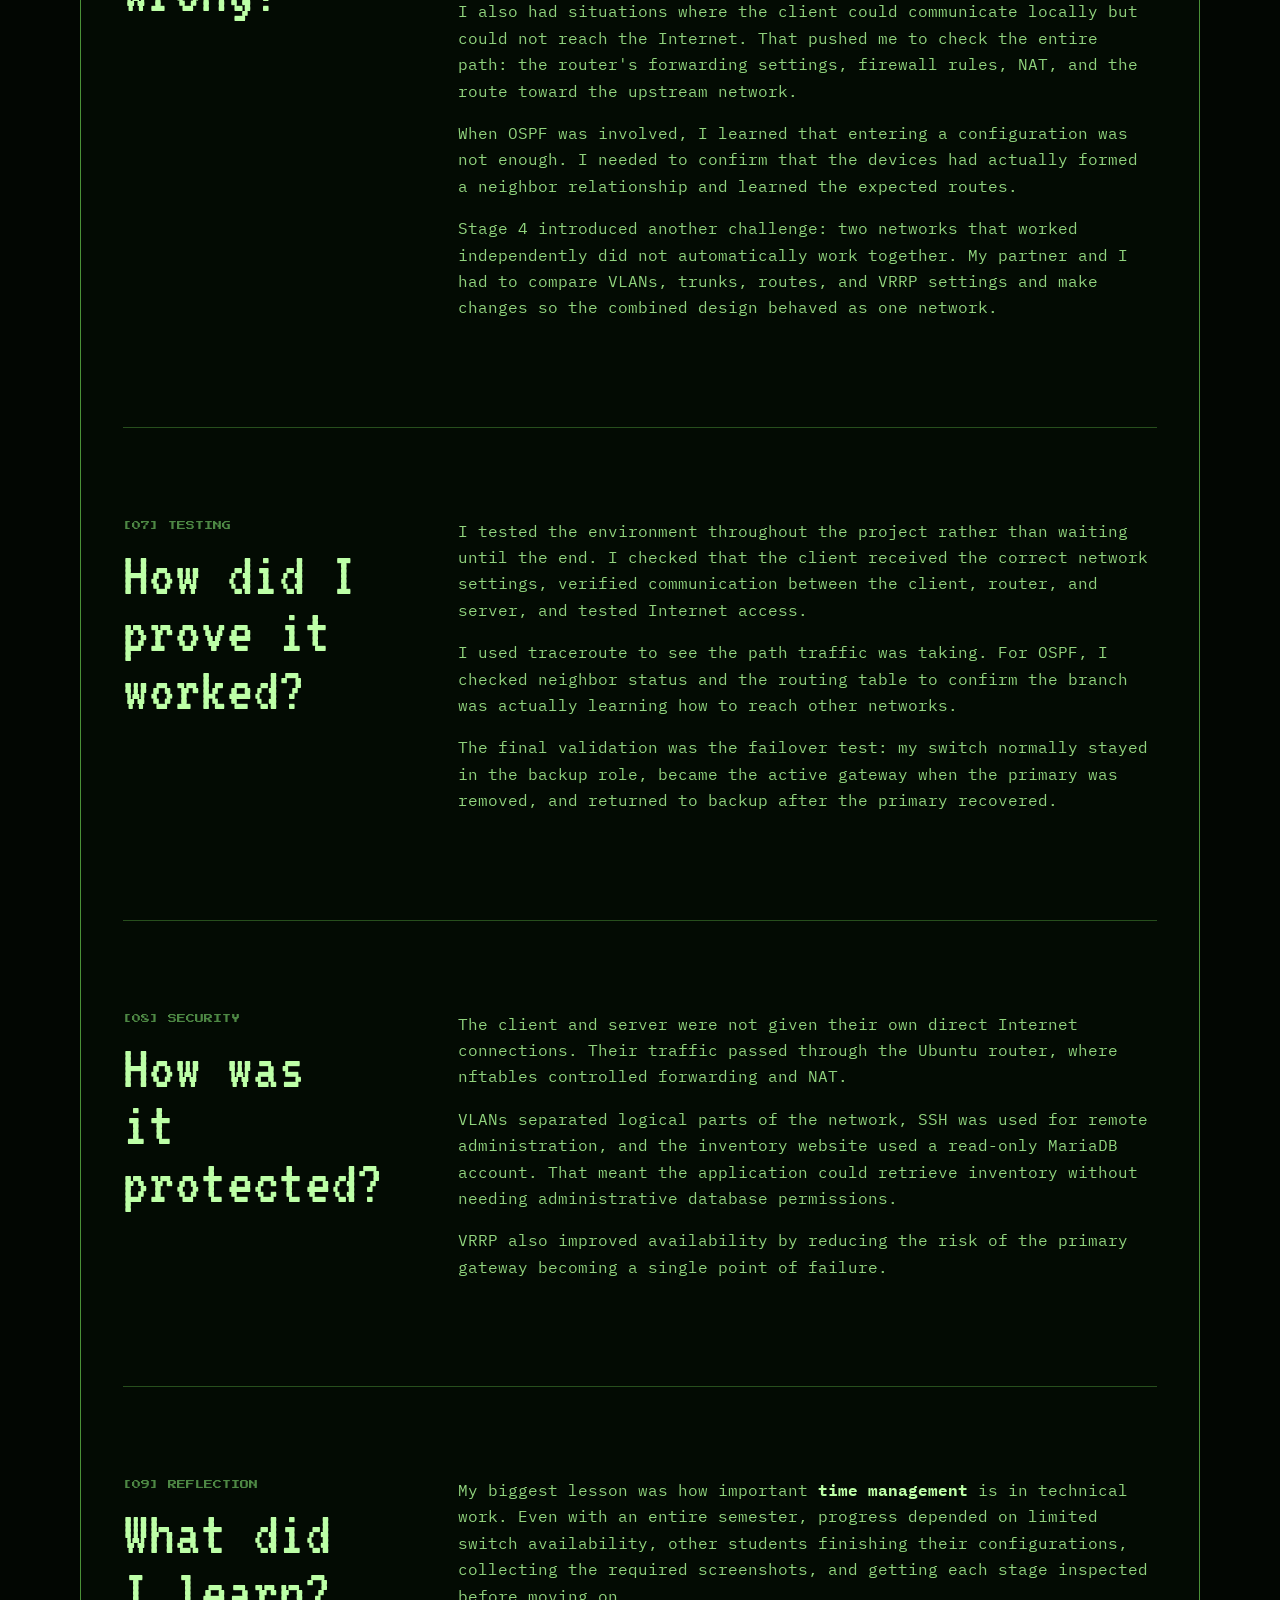
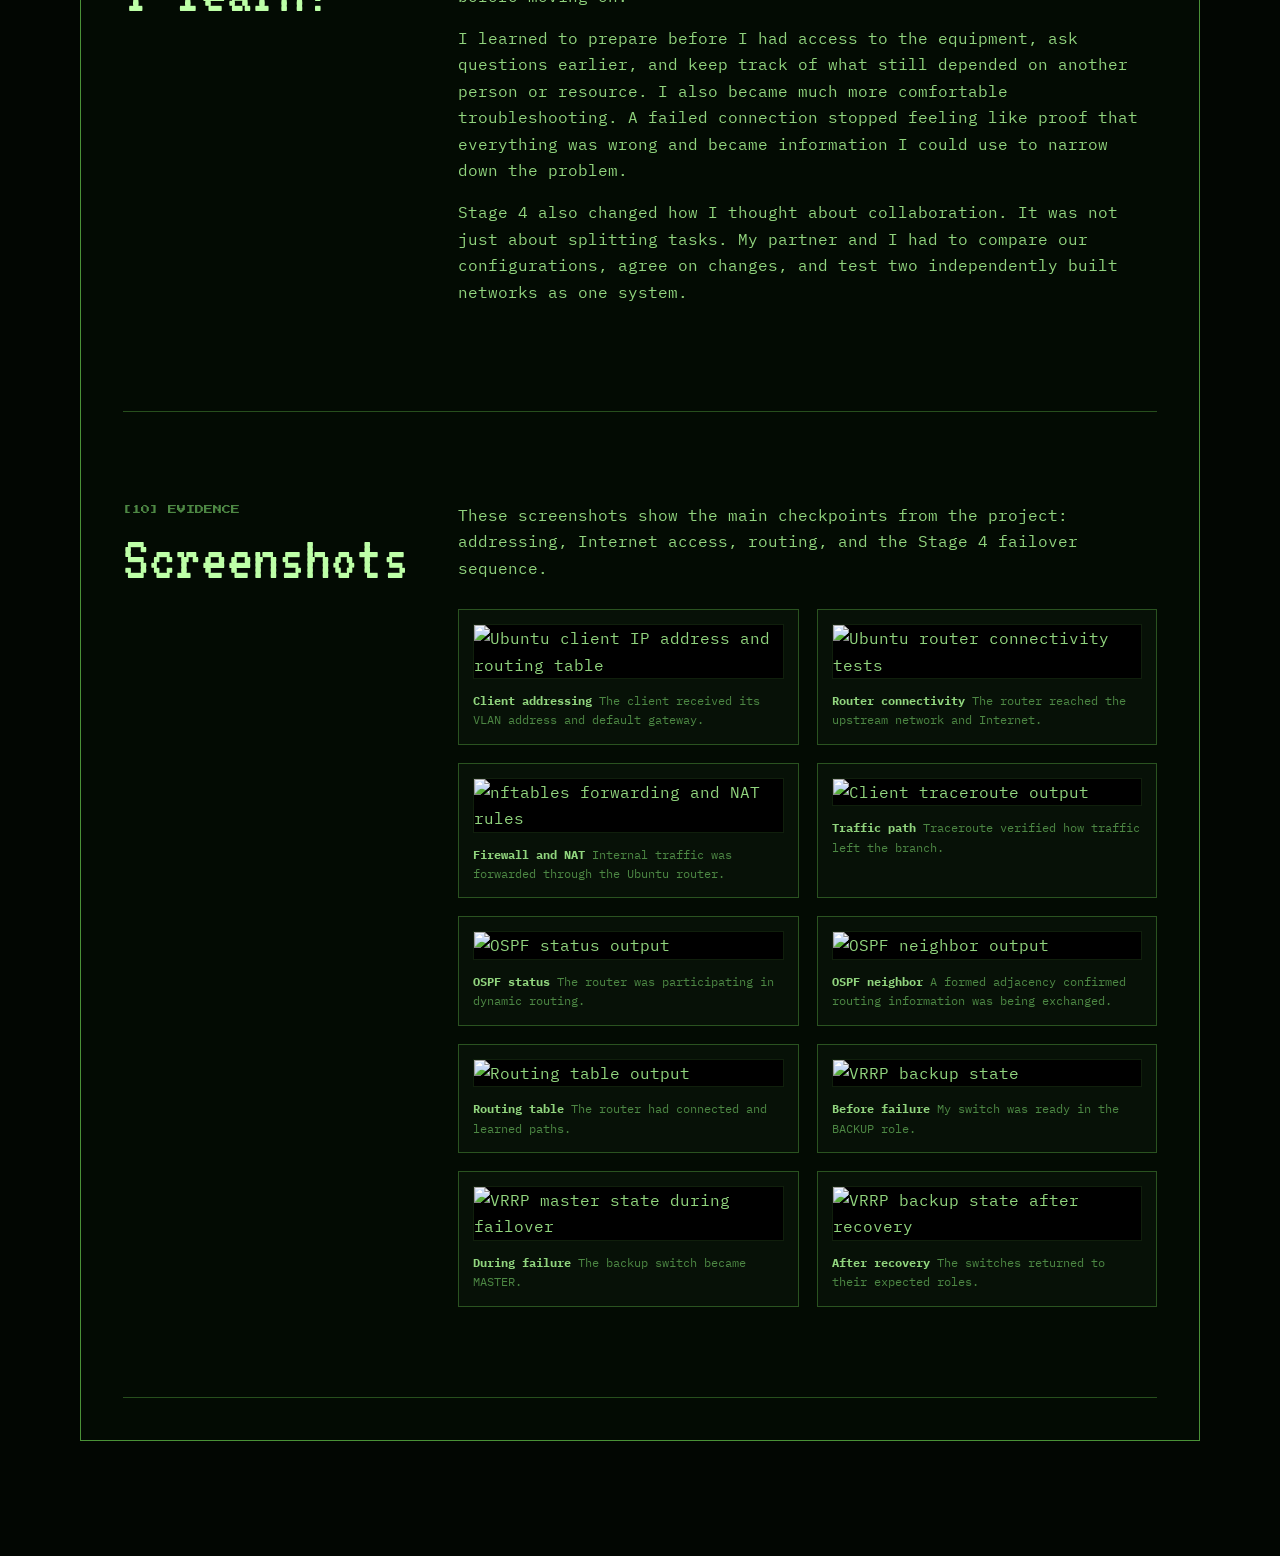
==== commit dbdfdb1e: "Redesign case study section navigator" ====
--- a/projects/music-store-network/index.html
+++ b/projects/music-store-network/index.html
@@ -47,18 +47,26 @@
         </div>
       </section>
 
-      <nav class="case-section-nav" aria-label="Case study sections">
-        <a href="#context" aria-label="Context"><span class="case-nav-number">01</span><span class="case-nav-label">Context</span></a>
-        <a href="#goal" aria-label="Goal"><span class="case-nav-number">02</span><span class="case-nav-label">Goal</span></a>
-        <a href="#tools" aria-label="Tools"><span class="case-nav-number">03</span><span class="case-nav-label">Tools</span></a>
-        <a href="#design" aria-label="Design"><span class="case-nav-number">04</span><span class="case-nav-label">Design</span></a>
-        <a href="#build" aria-label="Build"><span class="case-nav-number">05</span><span class="case-nav-label">Build</span></a>
-        <a href="#troubleshooting" aria-label="Troubleshooting"><span class="case-nav-number">06</span><span class="case-nav-label">Troubleshooting</span></a>
-        <a href="#testing" aria-label="Testing"><span class="case-nav-number">07</span><span class="case-nav-label">Testing</span></a>
-        <a href="#security" aria-label="Security"><span class="case-nav-number">08</span><span class="case-nav-label">Security</span></a>
-        <a href="#reflection" aria-label="Reflection"><span class="case-nav-number">09</span><span class="case-nav-label">Reflection</span></a>
-        <a href="#evidence" aria-label="Evidence"><span class="case-nav-number">10</span><span class="case-nav-label">Evidence</span></a>
-      </nav>
+      <aside class="case-jump" aria-label="Jump to a case study section">
+        <button class="case-jump-toggle" type="button" aria-expanded="false" aria-controls="case-jump-menu">
+          <span class="case-jump-toggle-text">SECTIONS</span>
+          <span class="case-jump-toggle-icon" aria-hidden="true">☰</span>
+        </button>
+
+        <nav class="case-jump-menu" id="case-jump-menu" aria-label="Case study sections">
+          <p class="case-jump-heading">JUMP TO</p>
+          <a href="#context"><span>01</span>Context</a>
+          <a href="#goal"><span>02</span>Goal</a>
+          <a href="#tools"><span>03</span>Tools</a>
+          <a href="#design"><span>04</span>Design</a>
+          <a href="#build"><span>05</span>Build</a>
+          <a href="#troubleshooting"><span>06</span>Troubleshooting</a>
+          <a href="#testing"><span>07</span>Testing</a>
+          <a href="#security"><span>08</span>Security</a>
+          <a href="#reflection"><span>09</span>Reflection</a>
+          <a href="#evidence"><span>10</span>Evidence</a>
+        </nav>
+      </aside>
 
       <section class="case-section" id="context">
         <div class="case-section-grid">
--- a/styles.css
+++ b/styles.css
@@ -1391,48 +1391,120 @@
 }
 
 
+
+
 .case-section-nav {
-  position: sticky;
-  top: 0;
-  z-index: 12;
+  position: fixed;
+  top: 50%;
+  right: 18px;
+  z-index: 40;
   display: flex;
-  gap: 8px;
-  overflow-x: auto;
-  padding: 12px 0;
-  margin: 0;
-  border-bottom: 1px solid var(--line-strong);
+  flex-direction: column;
+  gap: 7px;
+  transform: translateY(-50%);
+}
+
+.case-section-nav a {
+  position: relative;
+  display: flex;
+  align-items: center;
+  justify-content: flex-end;
+  min-width: 42px;
+  min-height: 38px;
+  padding: 7px 9px;
+  color: var(--green-dim);
+  border: 1px solid var(--line);
+  background: rgba(2,6,2,.92);
+  font-family: var(--font-ui);
+  font-size: .4rem;
+  line-height: 1;
+  text-decoration: none;
+  backdrop-filter: blur(8px);
+  transition: color .14s ease, border-color .14s ease, background .14s ease, transform .14s ease;
+}
+
+.case-nav-number {
+  display: inline-block;
+}
+
+.case-nav-label {
+  position: absolute;
+  right: calc(100% + 8px);
+  padding: 8px 10px;
+  color: var(--green-bright);
+  border: 1px solid var(--line-strong);
   background: rgba(2,6,2,.96);
-  backdrop-filter: blur(8px);
-  scrollbar-width: thin;
-}
-
-.case-section-nav a {
-  flex: 0 0 auto;
-  padding: 8px 10px;
-  color: var(--green-dim);
-  border: 1px solid var(--line);
-  font-family: var(--font-ui);
-  font-size: .4rem;
-  line-height: 1.6;
-  text-decoration: none;
   white-space: nowrap;
+  opacity: 0;
+  visibility: hidden;
+  transform: translateX(6px);
+  transition: opacity .14s ease, transform .14s ease, visibility .14s ease;
+  pointer-events: none;
 }
 
 .case-section-nav a:hover,
-.case-section-nav a:focus-visible {
-  color: var(--green-bright);
-  border-color: var(--line-strong);
-  background: rgba(134,255,99,.035);
+.case-section-nav a:focus-visible,
+.case-section-nav a.is-active {
+  color: var(--green-bright);
+  border-color: var(--green);
+  background: rgba(134,255,99,.08);
   outline: none;
+  transform: translateX(-2px);
+}
+
+.case-section-nav a:hover .case-nav-label,
+.case-section-nav a:focus-visible .case-nav-label,
+.case-section-nav a.is-active .case-nav-label {
+  opacity: 1;
+  visibility: visible;
+  transform: translateX(0);
 }
 
 .case-section {
-  scroll-margin-top: 72px;
+  scroll-margin-top: 24px;
+}
+
+@media (max-width: 1120px) {
+  .case-section-nav {
+    right: 8px;
+  }
 }
 
 @media (max-width: 820px) {
   .case-section-nav {
-    margin-inline: -8px;
-    padding-inline: 8px;
-  }
-}
+    top: auto;
+    right: 50%;
+    bottom: 12px;
+    flex-direction: row;
+    gap: 5px;
+    max-width: calc(100vw - 24px);
+    padding: 7px;
+    overflow-x: auto;
+    transform: translateX(50%);
+    border: 1px solid var(--line-strong);
+    background: rgba(2,6,2,.96);
+    backdrop-filter: blur(8px);
+  }
+
+  .case-section-nav a {
+    flex: 0 0 auto;
+    min-width: 34px;
+    min-height: 34px;
+    padding: 7px;
+    background: transparent;
+  }
+
+  .case-nav-label {
+    display: none;
+  }
+
+  .case-section-nav a:hover,
+  .case-section-nav a:focus-visible,
+  .case-section-nav a.is-active {
+    transform: none;
+  }
+
+  .case-section {
+    scroll-margin-top: 16px;
+  }
+}
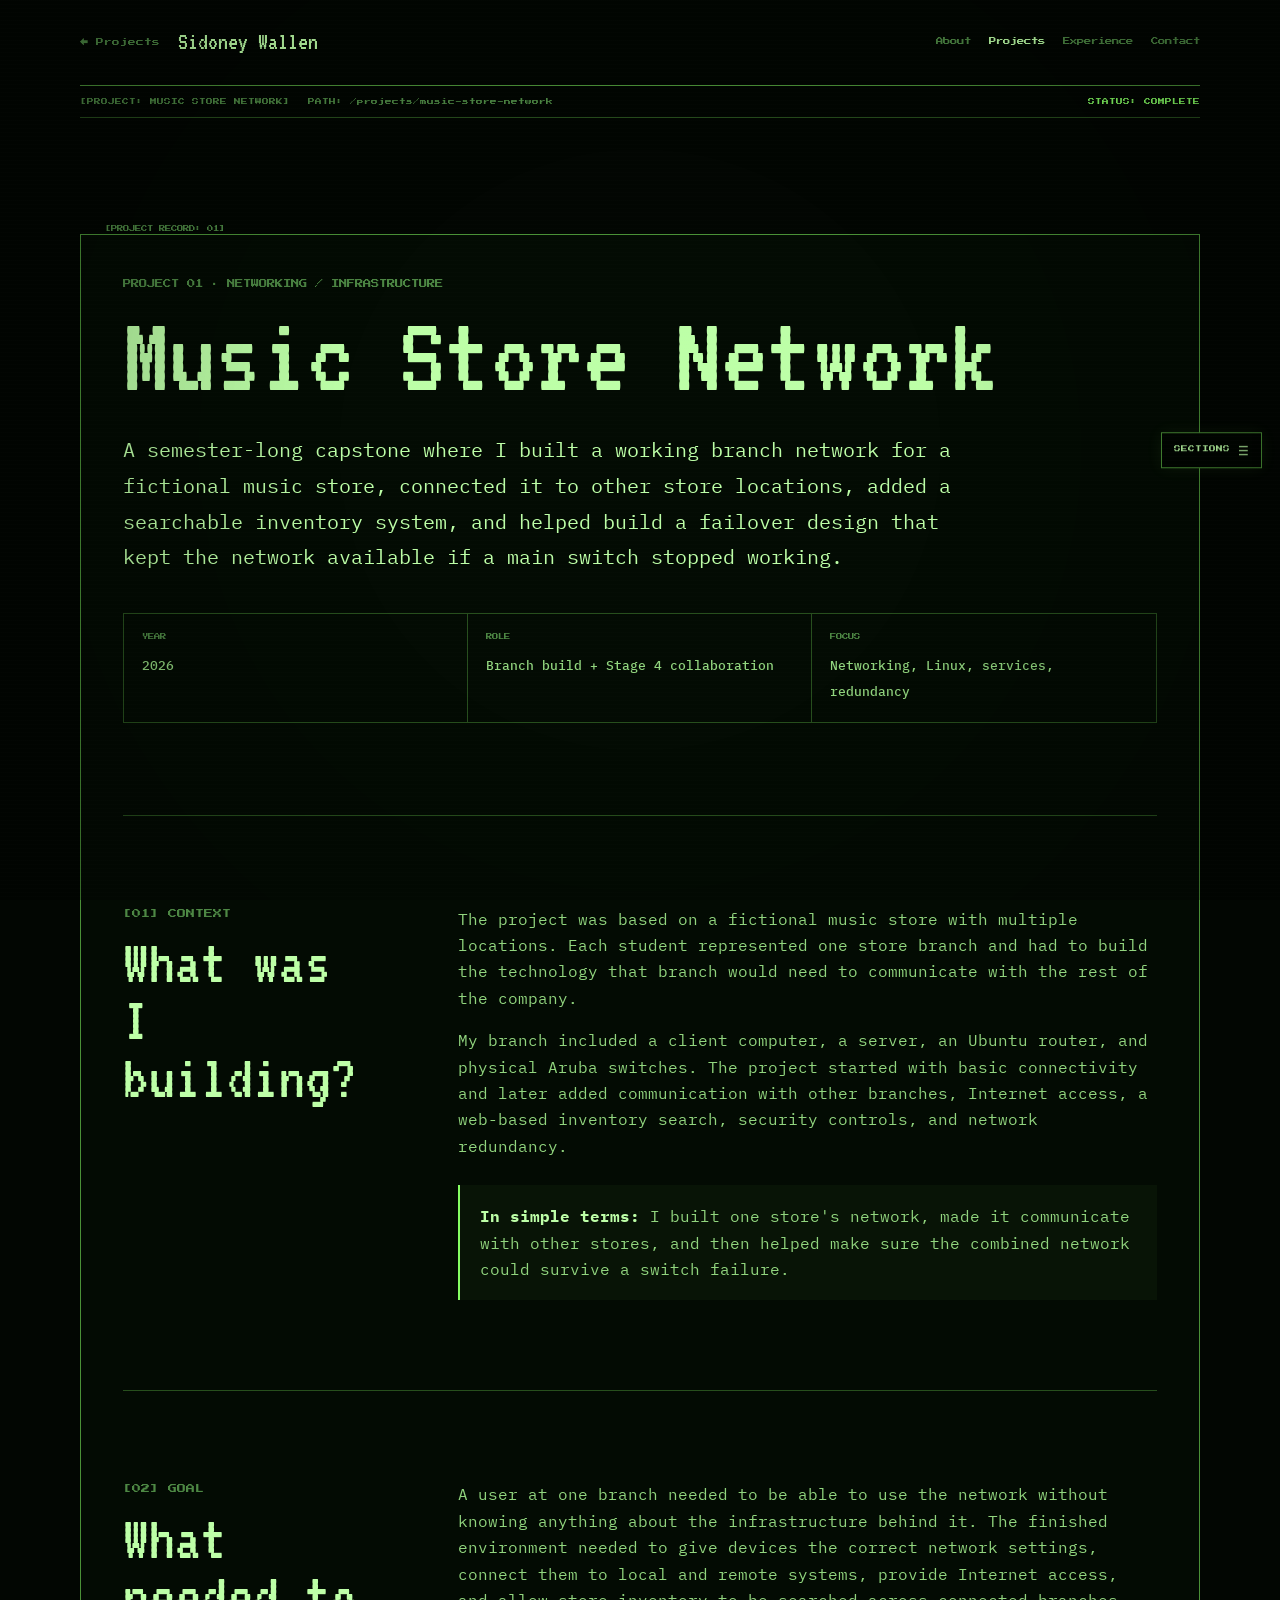
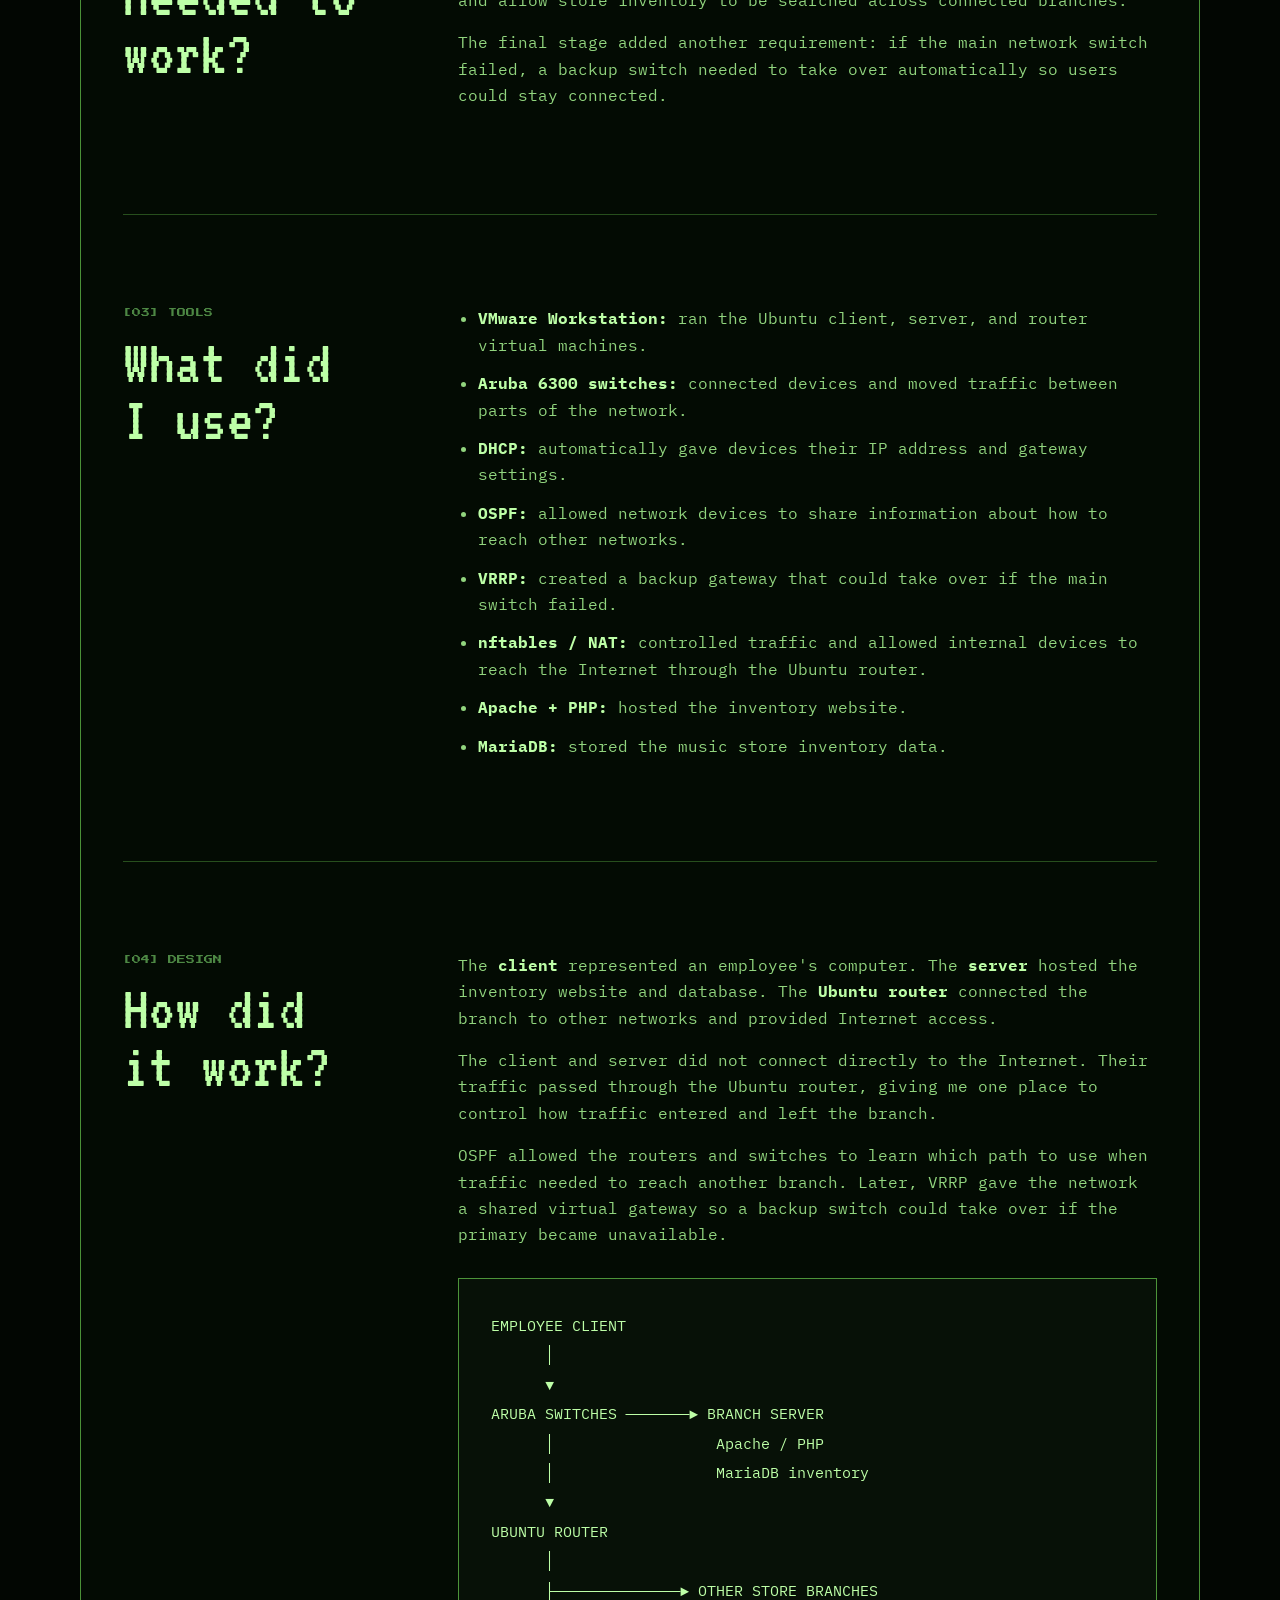
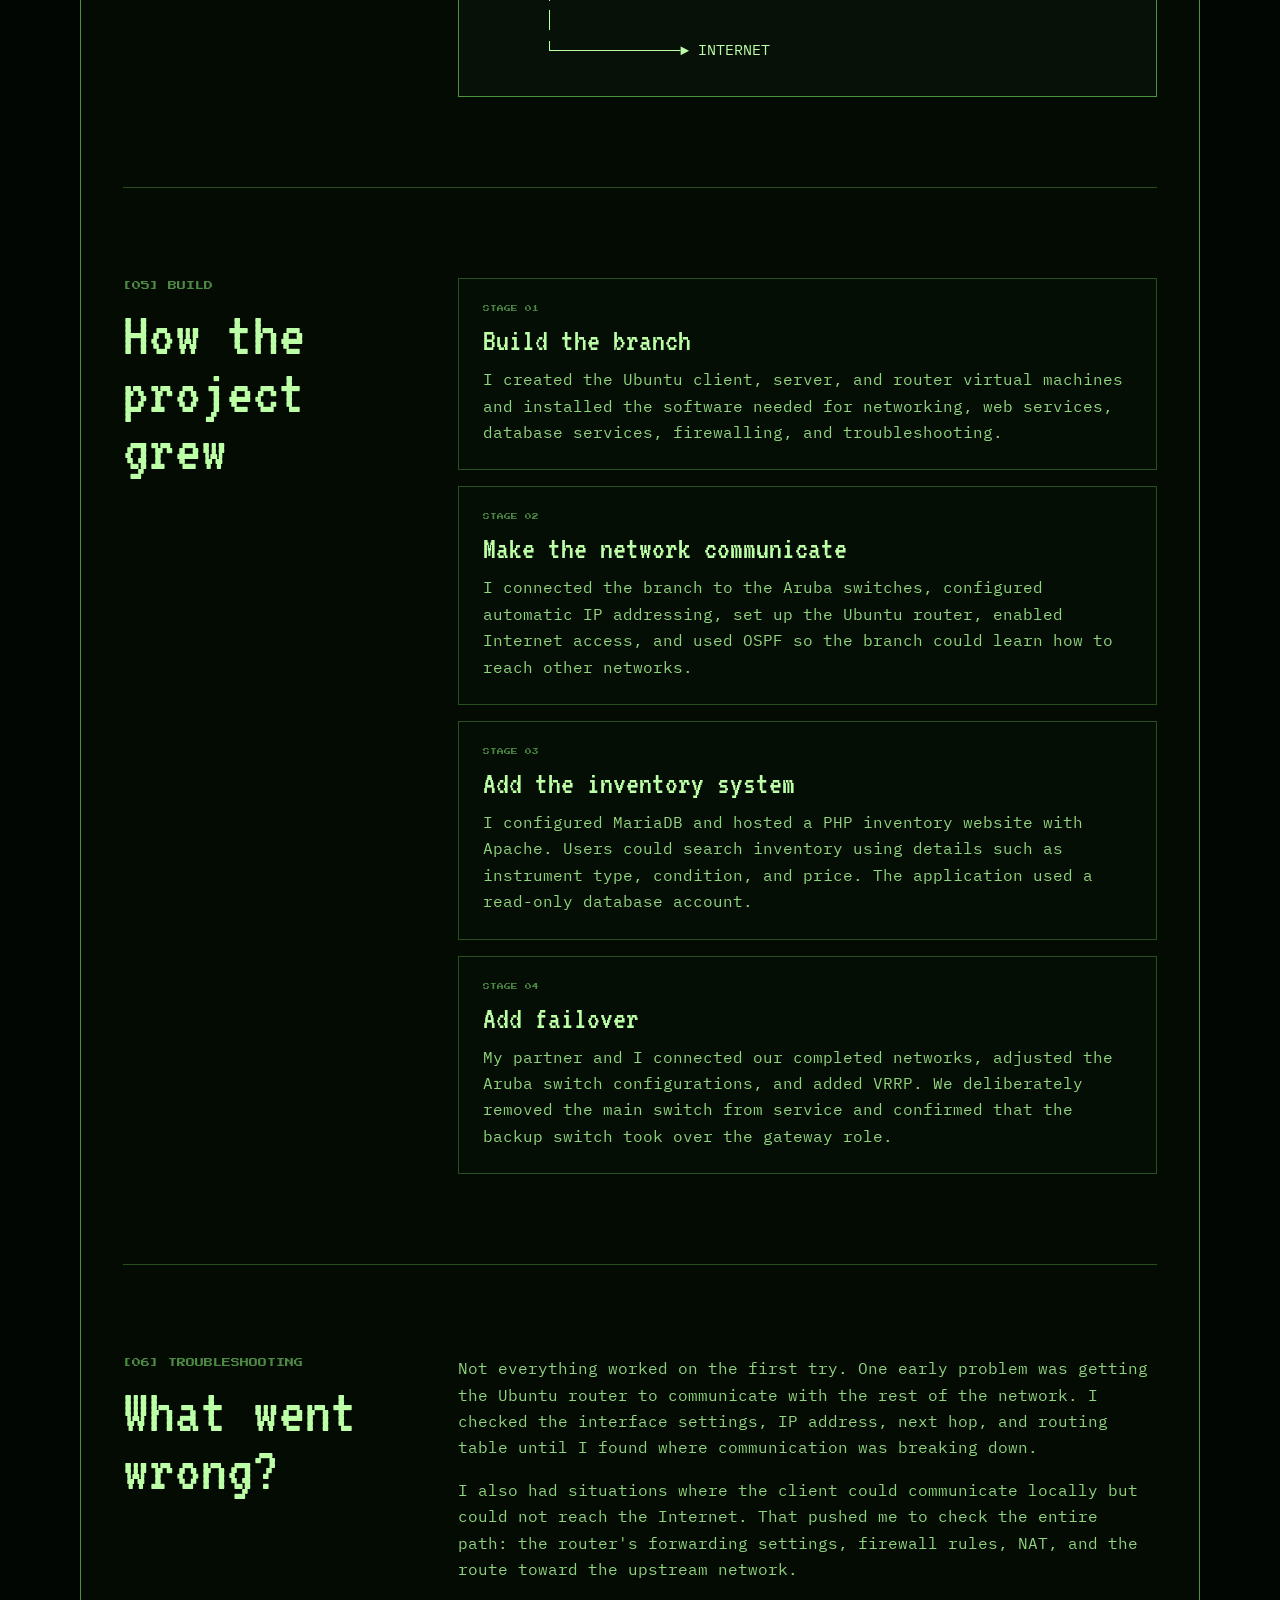
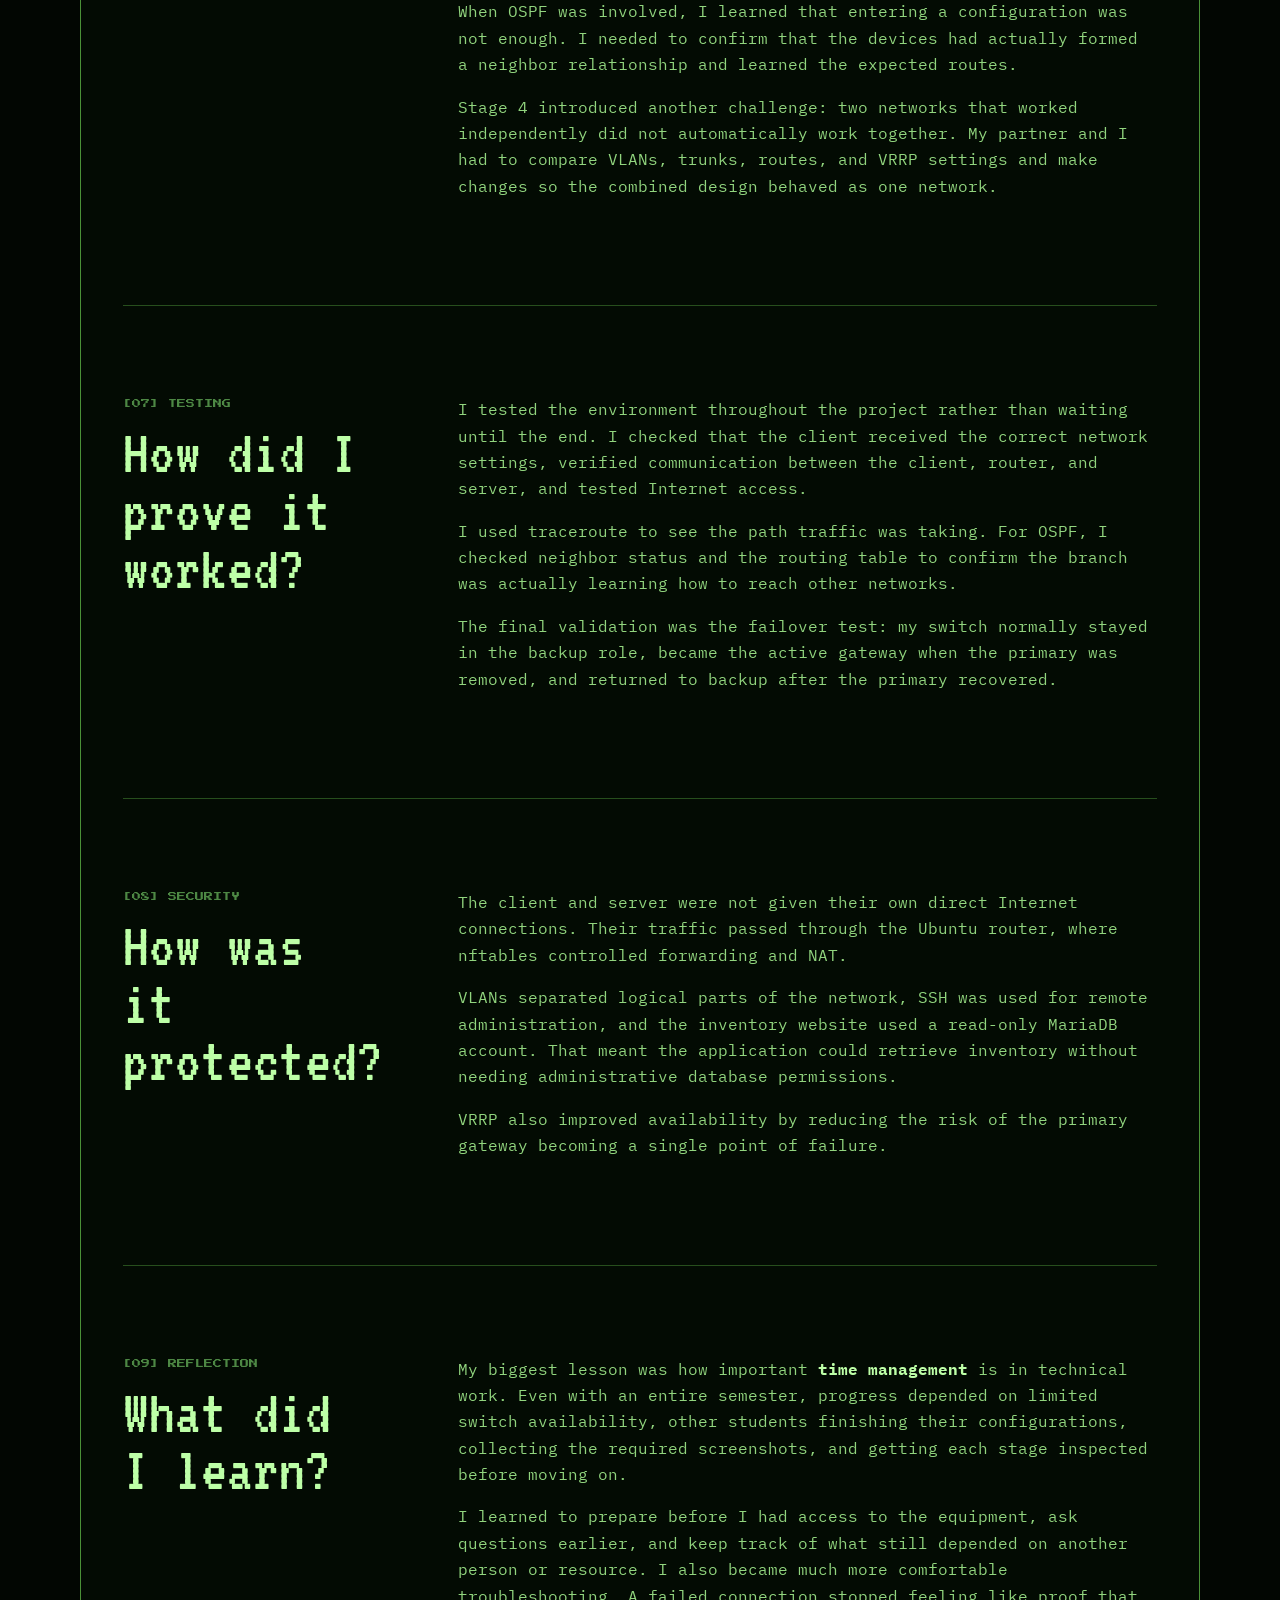
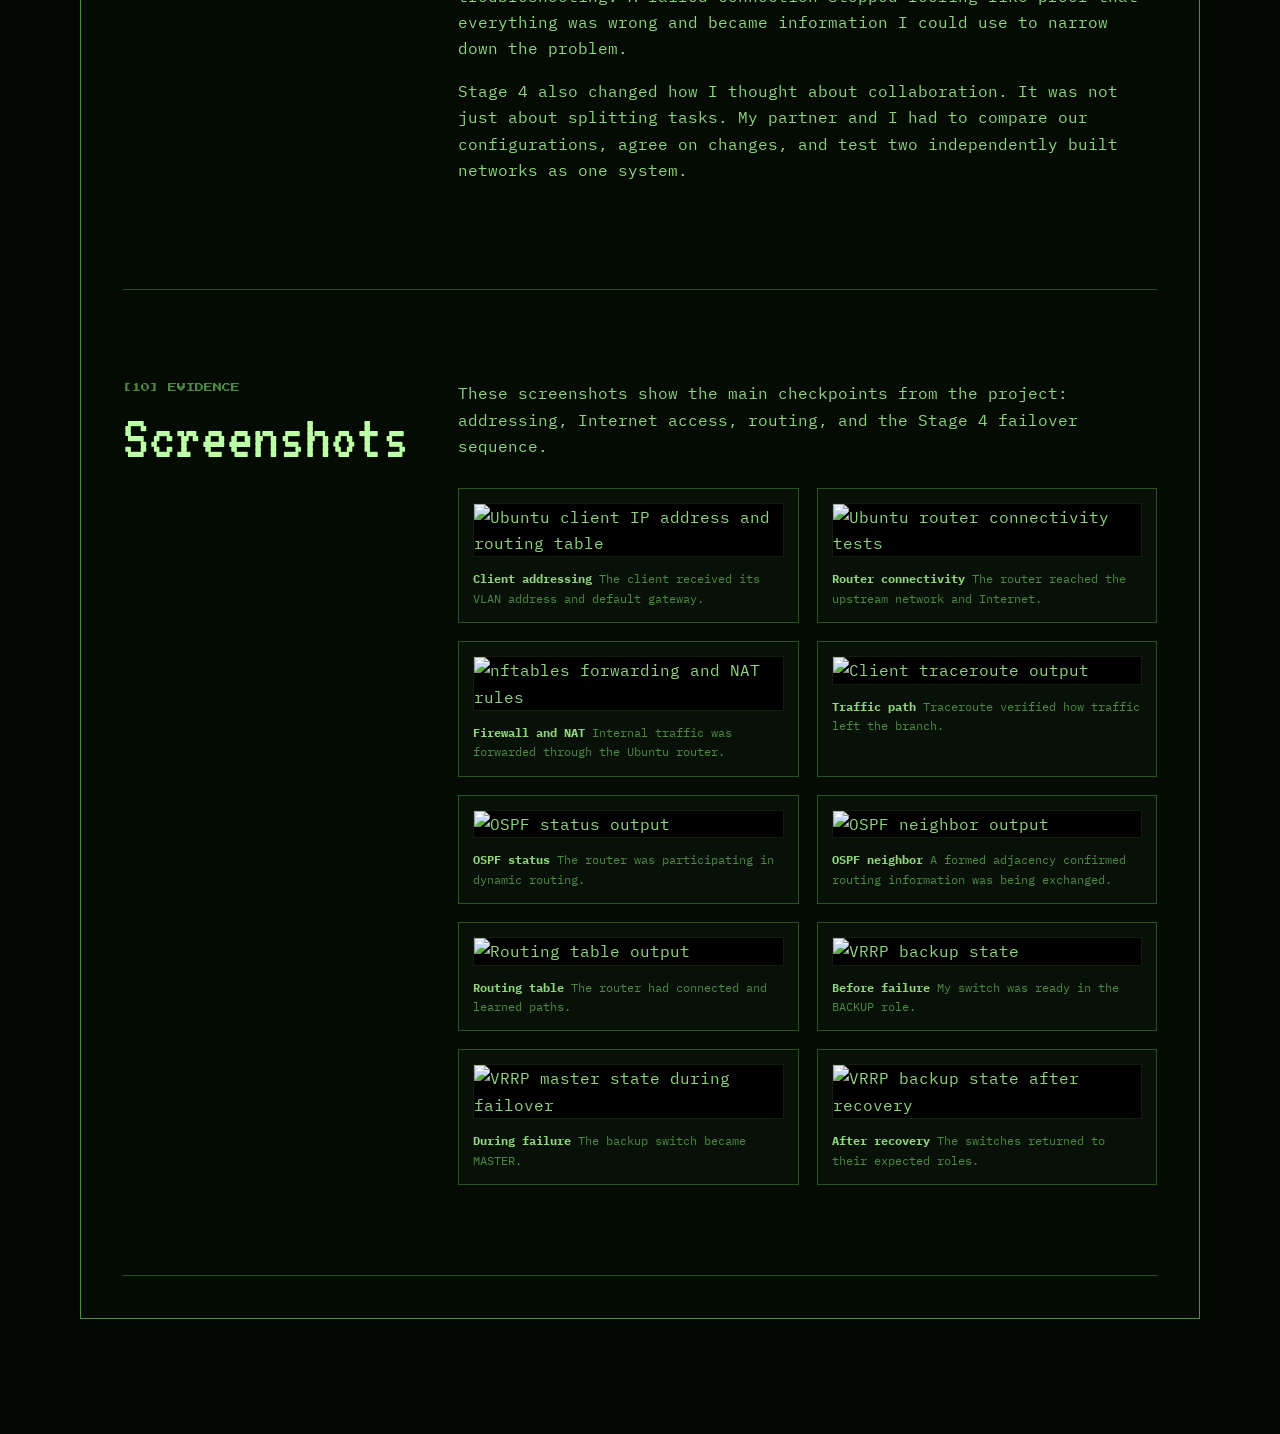
==== commit 539b5f0f: "Fix case study jump menu viewport positioning" ====
--- a/projects/music-store-network/index.html
+++ b/projects/music-store-network/index.html
@@ -47,26 +47,7 @@
         </div>
       </section>
 
-      <aside class="case-jump" aria-label="Jump to a case study section">
-        <button class="case-jump-toggle" type="button" aria-expanded="false" aria-controls="case-jump-menu">
-          <span class="case-jump-toggle-text">SECTIONS</span>
-          <span class="case-jump-toggle-icon" aria-hidden="true">☰</span>
-        </button>
-
-        <nav class="case-jump-menu" id="case-jump-menu" aria-label="Case study sections">
-          <p class="case-jump-heading">JUMP TO</p>
-          <a href="#context"><span>01</span>Context</a>
-          <a href="#goal"><span>02</span>Goal</a>
-          <a href="#tools"><span>03</span>Tools</a>
-          <a href="#design"><span>04</span>Design</a>
-          <a href="#build"><span>05</span>Build</a>
-          <a href="#troubleshooting"><span>06</span>Troubleshooting</a>
-          <a href="#testing"><span>07</span>Testing</a>
-          <a href="#security"><span>08</span>Security</a>
-          <a href="#reflection"><span>09</span>Reflection</a>
-          <a href="#evidence"><span>10</span>Evidence</a>
-        </nav>
-      </aside>
+
 
       <section class="case-section" id="context">
         <div class="case-section-grid">
@@ -211,6 +192,28 @@
       </section>
     </div>
   </main>
+
+  <aside class="case-jump" aria-label="Jump to a case study section">
+    <button class="case-jump-toggle" type="button" aria-expanded="false" aria-controls="case-jump-menu">
+      <span class="case-jump-toggle-text">SECTIONS</span>
+      <span class="case-jump-toggle-icon" aria-hidden="true">☰</span>
+    </button>
+
+    <nav class="case-jump-menu" id="case-jump-menu" aria-label="Case study sections">
+      <p class="case-jump-heading">JUMP TO</p>
+      <a href="#context"><span>01</span>Context</a>
+      <a href="#goal"><span>02</span>Goal</a>
+      <a href="#tools"><span>03</span>Tools</a>
+      <a href="#design"><span>04</span>Design</a>
+      <a href="#build"><span>05</span>Build</a>
+      <a href="#troubleshooting"><span>06</span>Troubleshooting</a>
+      <a href="#testing"><span>07</span>Testing</a>
+      <a href="#security"><span>08</span>Security</a>
+      <a href="#reflection"><span>09</span>Reflection</a>
+      <a href="#evidence"><span>10</span>Evidence</a>
+    </nav>
+  </aside>
+
   <script src="../../script.js"></script>
 </body>
 </html>
--- a/styles.css
+++ b/styles.css
@@ -1393,118 +1393,146 @@
 
 
 
-.case-section-nav {
+
+
+/* CASE STUDY SECTION JUMP */
+
+.case-jump {
   position: fixed;
   top: 50%;
   right: 18px;
-  z-index: 40;
-  display: flex;
-  flex-direction: column;
-  gap: 7px;
+  z-index: 45;
   transform: translateY(-50%);
 }
 
-.case-section-nav a {
-  position: relative;
-  display: flex;
+.case-jump-toggle {
+  display: inline-flex;
   align-items: center;
-  justify-content: flex-end;
-  min-width: 42px;
-  min-height: 38px;
-  padding: 7px 9px;
-  color: var(--green-dim);
-  border: 1px solid var(--line);
-  background: rgba(2,6,2,.92);
-  font-family: var(--font-ui);
-  font-size: .4rem;
-  line-height: 1;
-  text-decoration: none;
-  backdrop-filter: blur(8px);
-  transition: color .14s ease, border-color .14s ease, background .14s ease, transform .14s ease;
-}
-
-.case-nav-number {
-  display: inline-block;
-}
-
-.case-nav-label {
-  position: absolute;
-  right: calc(100% + 8px);
-  padding: 8px 10px;
+  gap: 8px;
+  padding: 11px 12px;
   color: var(--green-bright);
   border: 1px solid var(--line-strong);
   background: rgba(2,6,2,.96);
-  white-space: nowrap;
+  font-family: var(--font-ui);
+  font-size: .42rem;
+  line-height: 1;
+  cursor: pointer;
+  box-shadow: 0 0 16px rgba(134,255,99,.08);
+  backdrop-filter: blur(8px);
+}
+
+.case-jump-toggle:hover,
+.case-jump-toggle:focus-visible {
+  color: var(--bg);
+  background: var(--green);
+  outline: none;
+}
+
+.case-jump-toggle-icon {
+  font-size: .72rem;
+  line-height: 1;
+}
+
+.case-jump-menu {
+  position: absolute;
+  top: 50%;
+  right: calc(100% + 10px);
+  width: min(280px, calc(100vw - 48px));
+  max-height: min(70vh, 560px);
+  overflow-y: auto;
+  padding: 12px;
+  border: 1px solid var(--line-strong);
+  background: rgba(2,6,2,.98);
+  box-shadow: 0 0 24px rgba(134,255,99,.1);
   opacity: 0;
   visibility: hidden;
-  transform: translateX(6px);
-  transition: opacity .14s ease, transform .14s ease, visibility .14s ease;
-  pointer-events: none;
-}
-
-.case-section-nav a:hover,
-.case-section-nav a:focus-visible,
-.case-section-nav a.is-active {
-  color: var(--green-bright);
-  border-color: var(--green);
-  background: rgba(134,255,99,.08);
-  outline: none;
-  transform: translateX(-2px);
-}
-
-.case-section-nav a:hover .case-nav-label,
-.case-section-nav a:focus-visible .case-nav-label,
-.case-section-nav a.is-active .case-nav-label {
+  transform: translate(10px, -50%);
+  transition: opacity .16s ease, transform .16s ease, visibility .16s ease;
+  backdrop-filter: blur(10px);
+}
+
+.case-jump.is-open .case-jump-menu {
   opacity: 1;
   visibility: visible;
-  transform: translateX(0);
+  transform: translate(0, -50%);
+}
+
+.case-jump-heading {
+  margin: 4px 6px 10px;
+  color: var(--green-dim);
+  font-family: var(--font-ui);
+  font-size: .42rem;
+  letter-spacing: .04em;
+}
+
+.case-jump-menu a {
+  display: grid;
+  grid-template-columns: 34px 1fr;
+  gap: 10px;
+  align-items: center;
+  padding: 10px 9px;
+  color: var(--green-soft);
+  border-top: 1px solid var(--line);
+  font-family: var(--font-body);
+  font-size: .82rem;
+  line-height: 1.35;
+  text-decoration: none;
+}
+
+.case-jump-menu a:first-of-type {
+  border-top: 0;
+}
+
+.case-jump-menu a span {
+  color: var(--green-dim);
+  font-family: var(--font-ui);
+  font-size: .38rem;
+}
+
+.case-jump-menu a:hover,
+.case-jump-menu a:focus-visible,
+.case-jump-menu a.is-active {
+  color: var(--green-bright);
+  background: rgba(134,255,99,.06);
+  outline: none;
+}
+
+.case-jump-menu a.is-active span {
+  color: var(--green);
 }
 
 .case-section {
-  scroll-margin-top: 24px;
-}
-
-@media (max-width: 1120px) {
-  .case-section-nav {
-    right: 8px;
-  }
+  scroll-margin-top: 20px;
 }
 
 @media (max-width: 820px) {
-  .case-section-nav {
+  .case-jump {
     top: auto;
-    right: 50%;
+    right: 12px;
     bottom: 12px;
-    flex-direction: row;
-    gap: 5px;
-    max-width: calc(100vw - 24px);
-    padding: 7px;
-    overflow-x: auto;
-    transform: translateX(50%);
-    border: 1px solid var(--line-strong);
-    background: rgba(2,6,2,.96);
-    backdrop-filter: blur(8px);
-  }
-
-  .case-section-nav a {
-    flex: 0 0 auto;
-    min-width: 34px;
-    min-height: 34px;
-    padding: 7px;
-    background: transparent;
-  }
-
-  .case-nav-label {
+    transform: none;
+  }
+
+  .case-jump-toggle {
+    min-width: 46px;
+    min-height: 44px;
+    justify-content: center;
+  }
+
+  .case-jump-toggle-text {
     display: none;
   }
 
-  .case-section-nav a:hover,
-  .case-section-nav a:focus-visible,
-  .case-section-nav a.is-active {
-    transform: none;
-  }
-
-  .case-section {
-    scroll-margin-top: 16px;
-  }
-}
+  .case-jump-menu {
+    top: auto;
+    right: 0;
+    bottom: calc(100% + 10px);
+    width: min(300px, calc(100vw - 24px));
+    max-height: 62vh;
+    transform: translateY(8px);
+  }
+
+  .case-jump.is-open .case-jump-menu {
+    transform: translateY(0);
+  }
+}
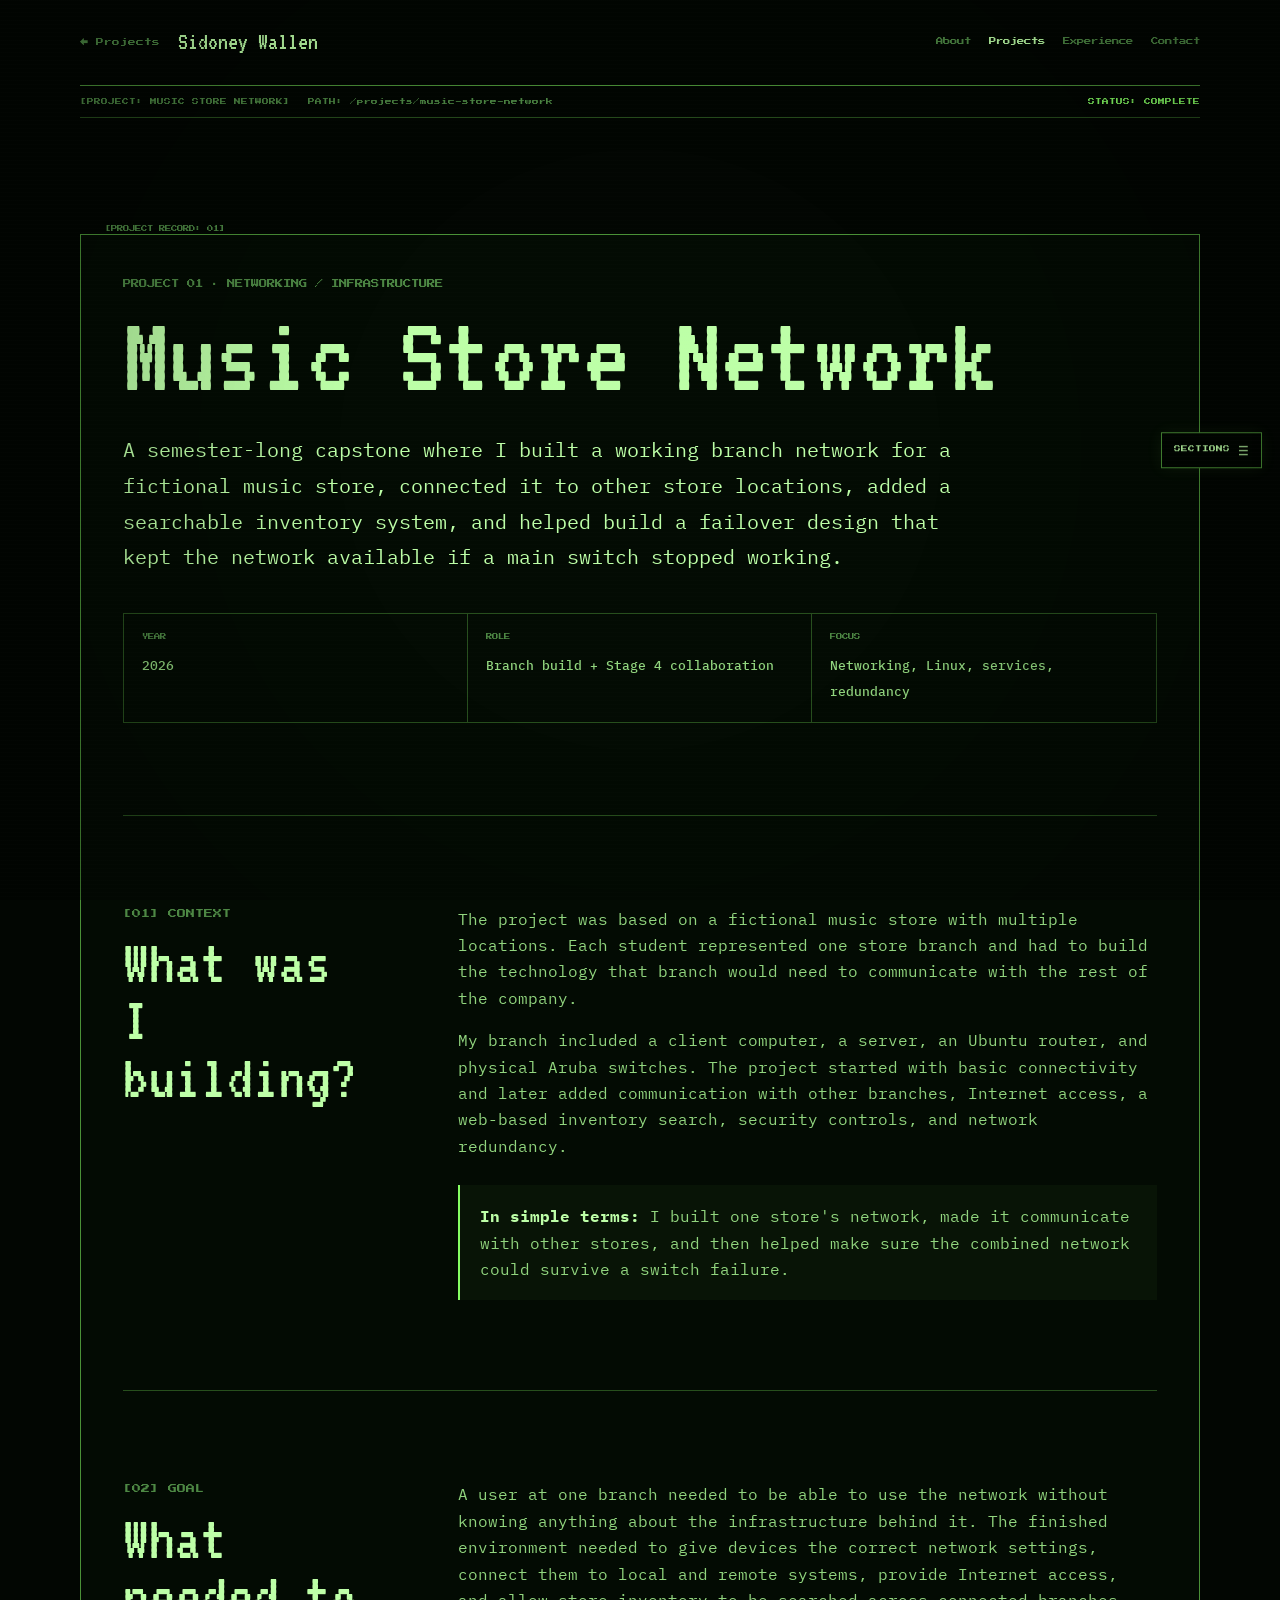
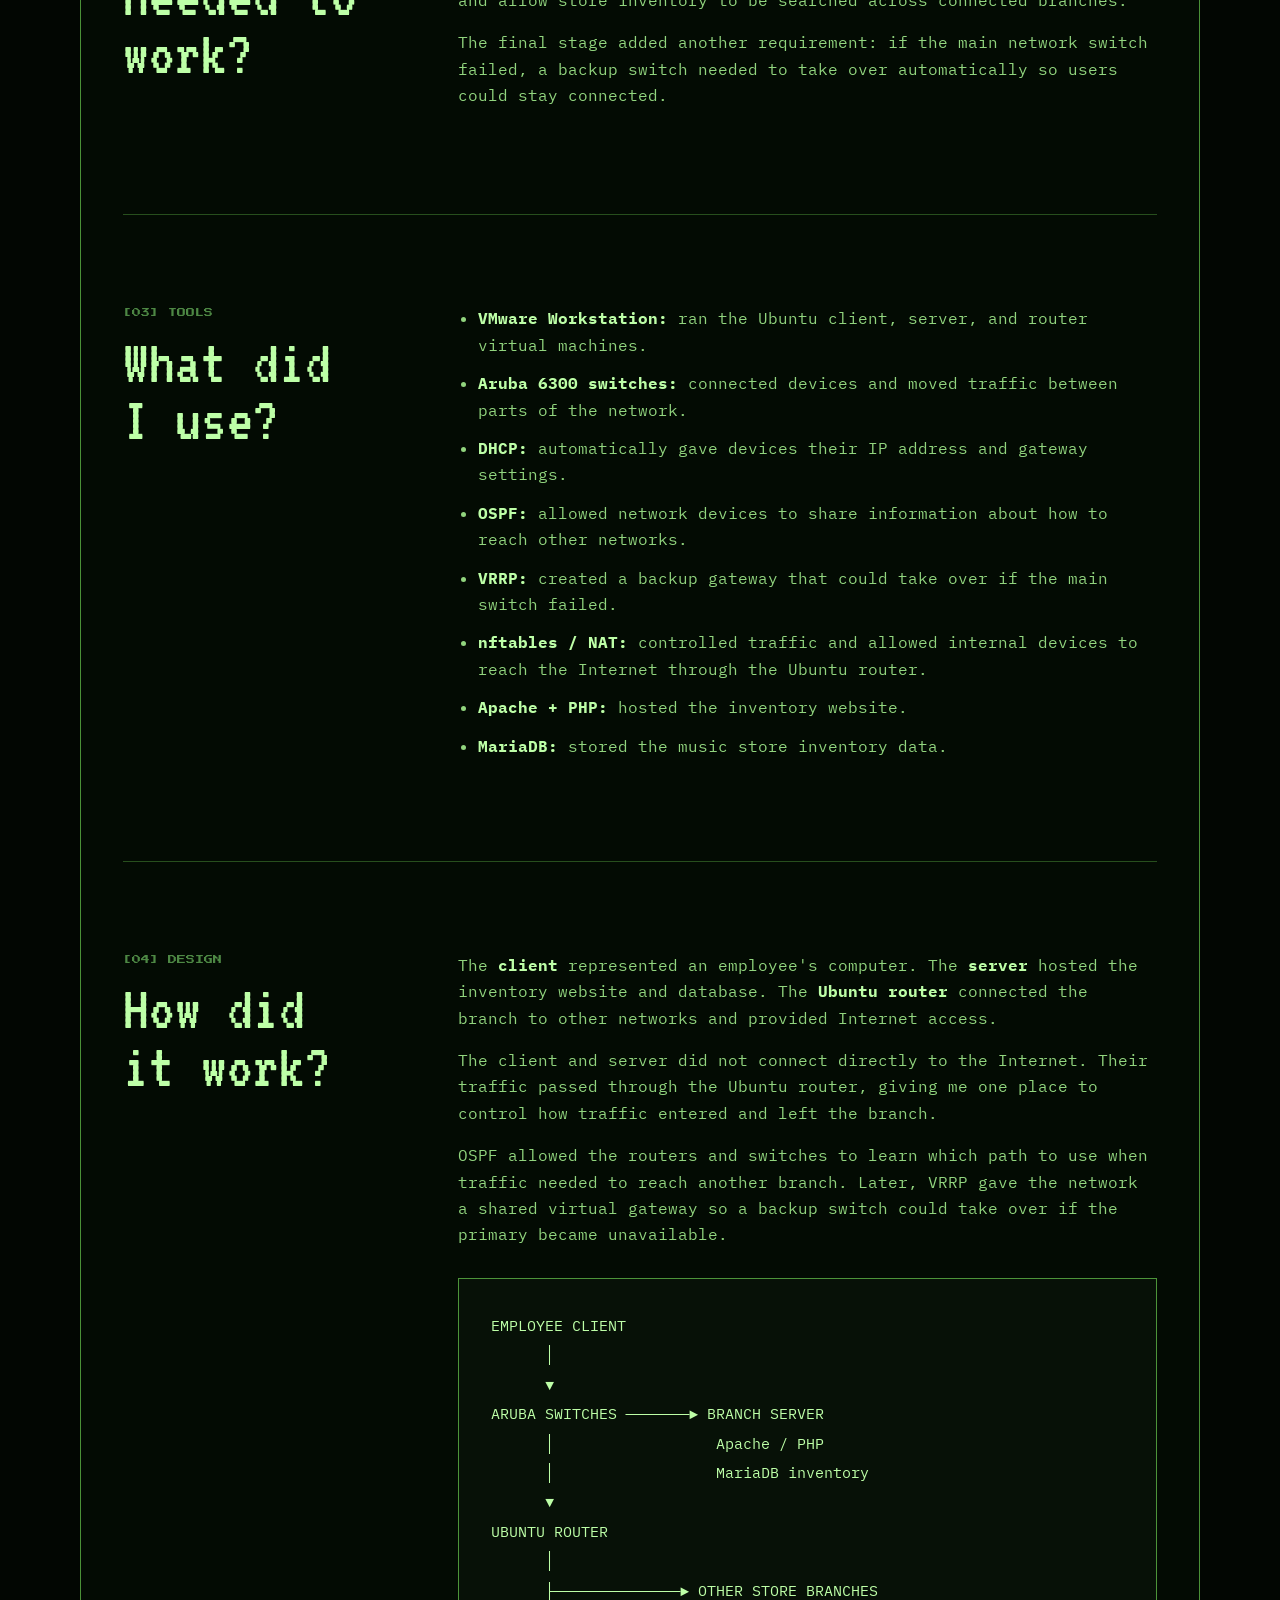
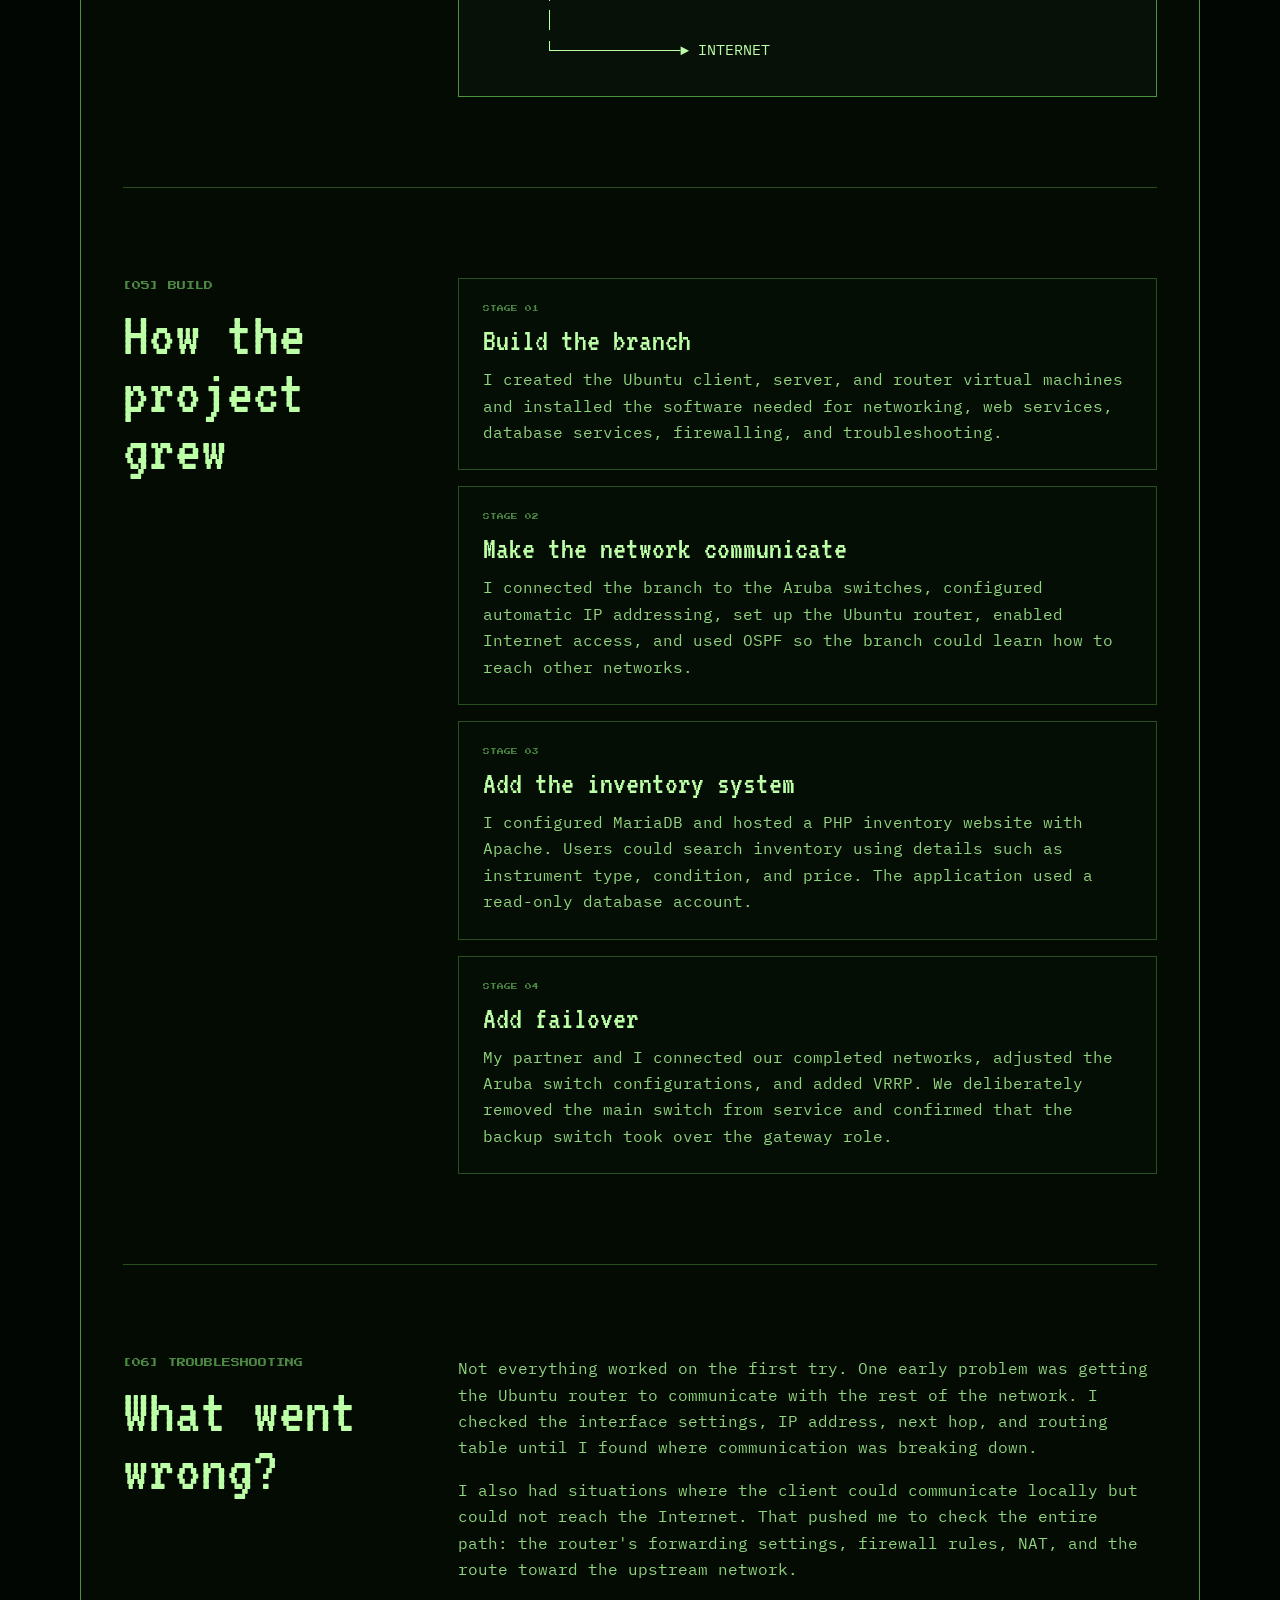
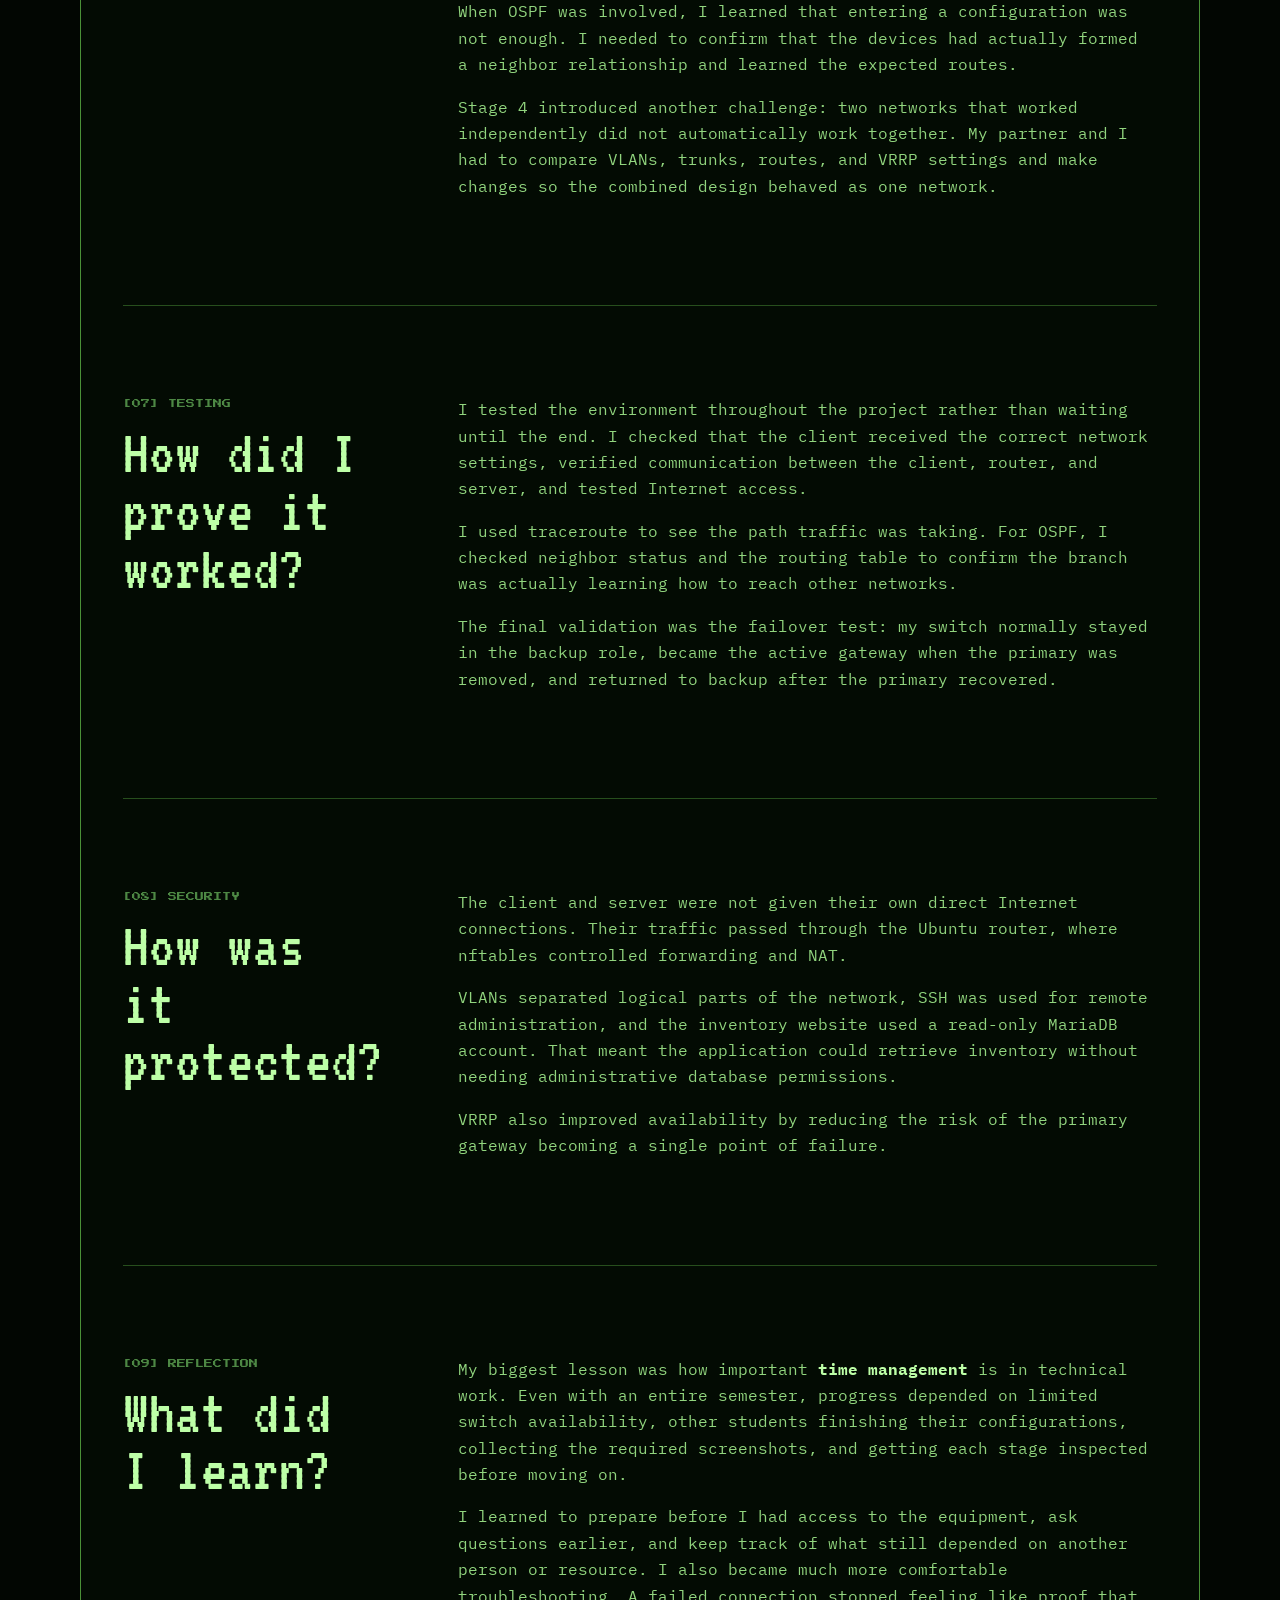
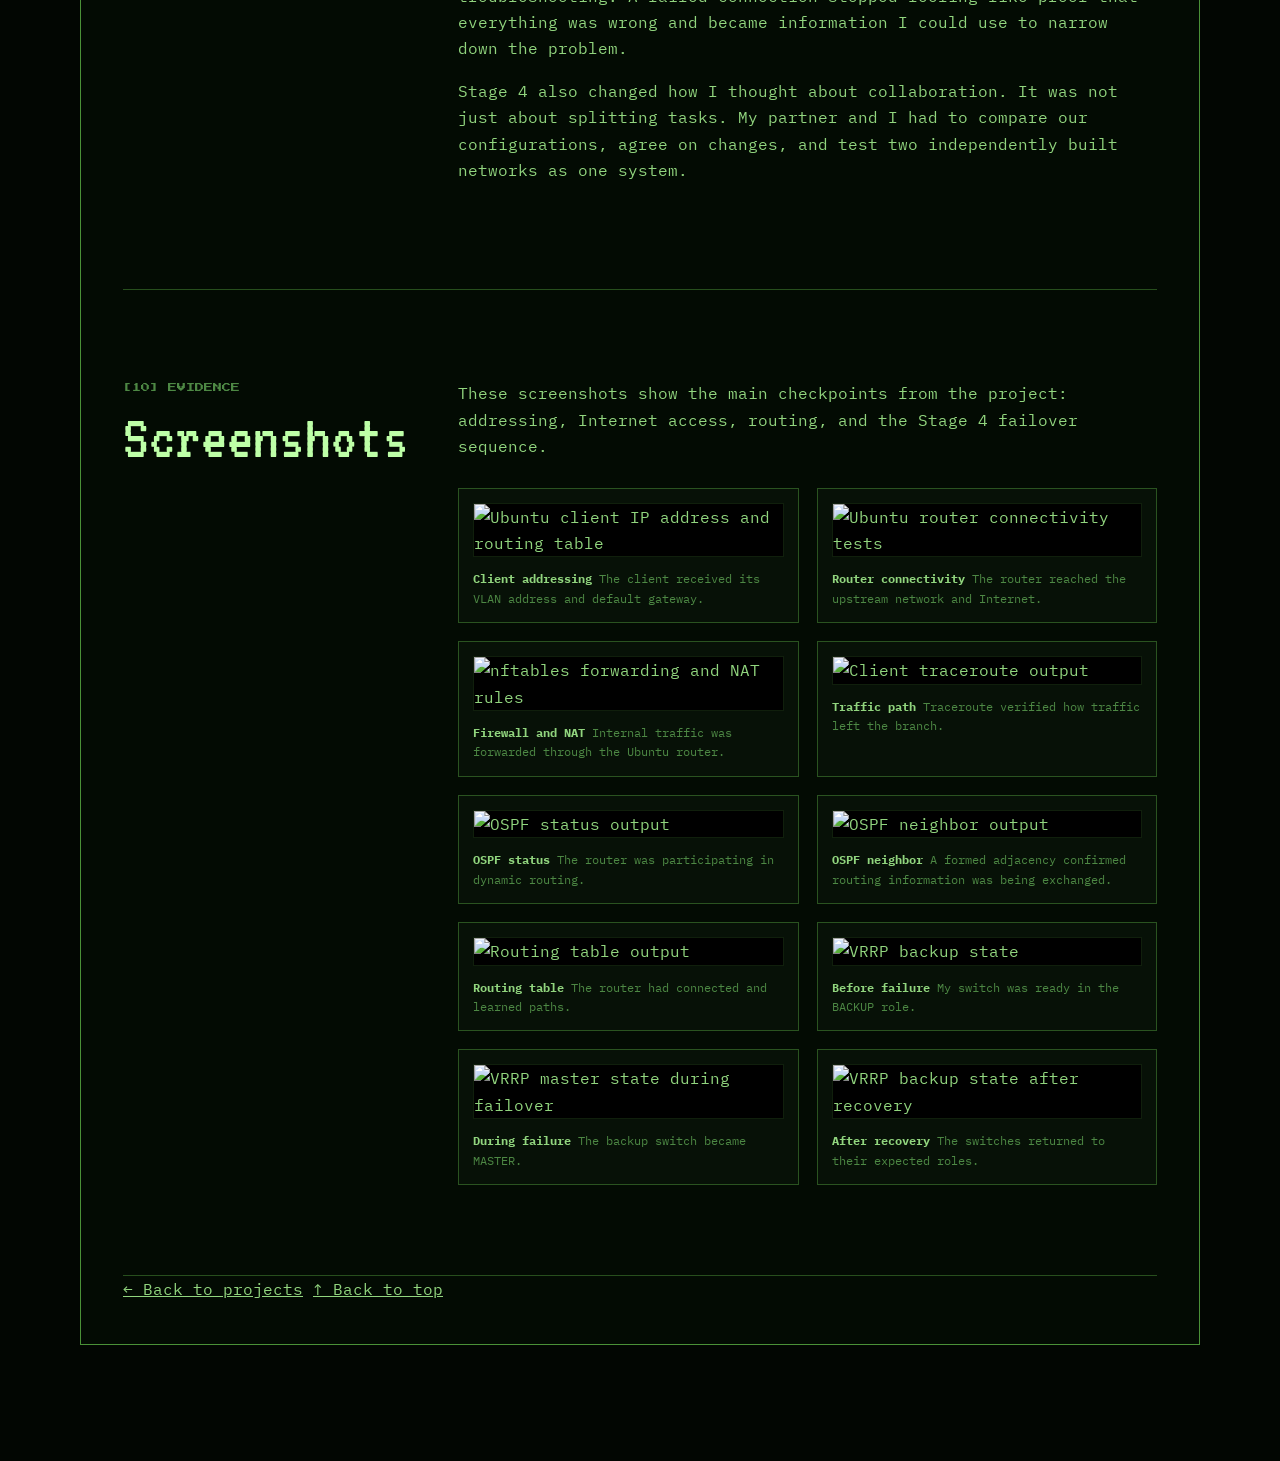
==== commit e61dd69c: "Add case study footer navigation" ====
--- a/projects/music-store-network/index.html
+++ b/projects/music-store-network/index.html
@@ -10,7 +10,7 @@
   <link href="https://fonts.googleapis.com/css2?family=IBM+Plex+Mono:wght@400;500;600&family=Press+Start+2P&family=VT323&display=swap" rel="stylesheet">
   <link rel="stylesheet" href="../../styles.css" />
 </head>
-<body class="page-shell case-study-page">
+<body class="page-shell case-study-page" id="top">
   <header class="site-header">
     <div class="site-identity">
       <a class="home-link" href="../../projects.html">← Projects</a>
@@ -190,6 +190,11 @@
           </div>
         </div>
       </section>
+
+      <nav class="case-footer-nav" aria-label="Case study footer navigation">
+        <a href="../../projects.html">← Back to projects</a>
+        <a href="#top">↑ Back to top</a>
+      </nav>
     </div>
   </main>
 
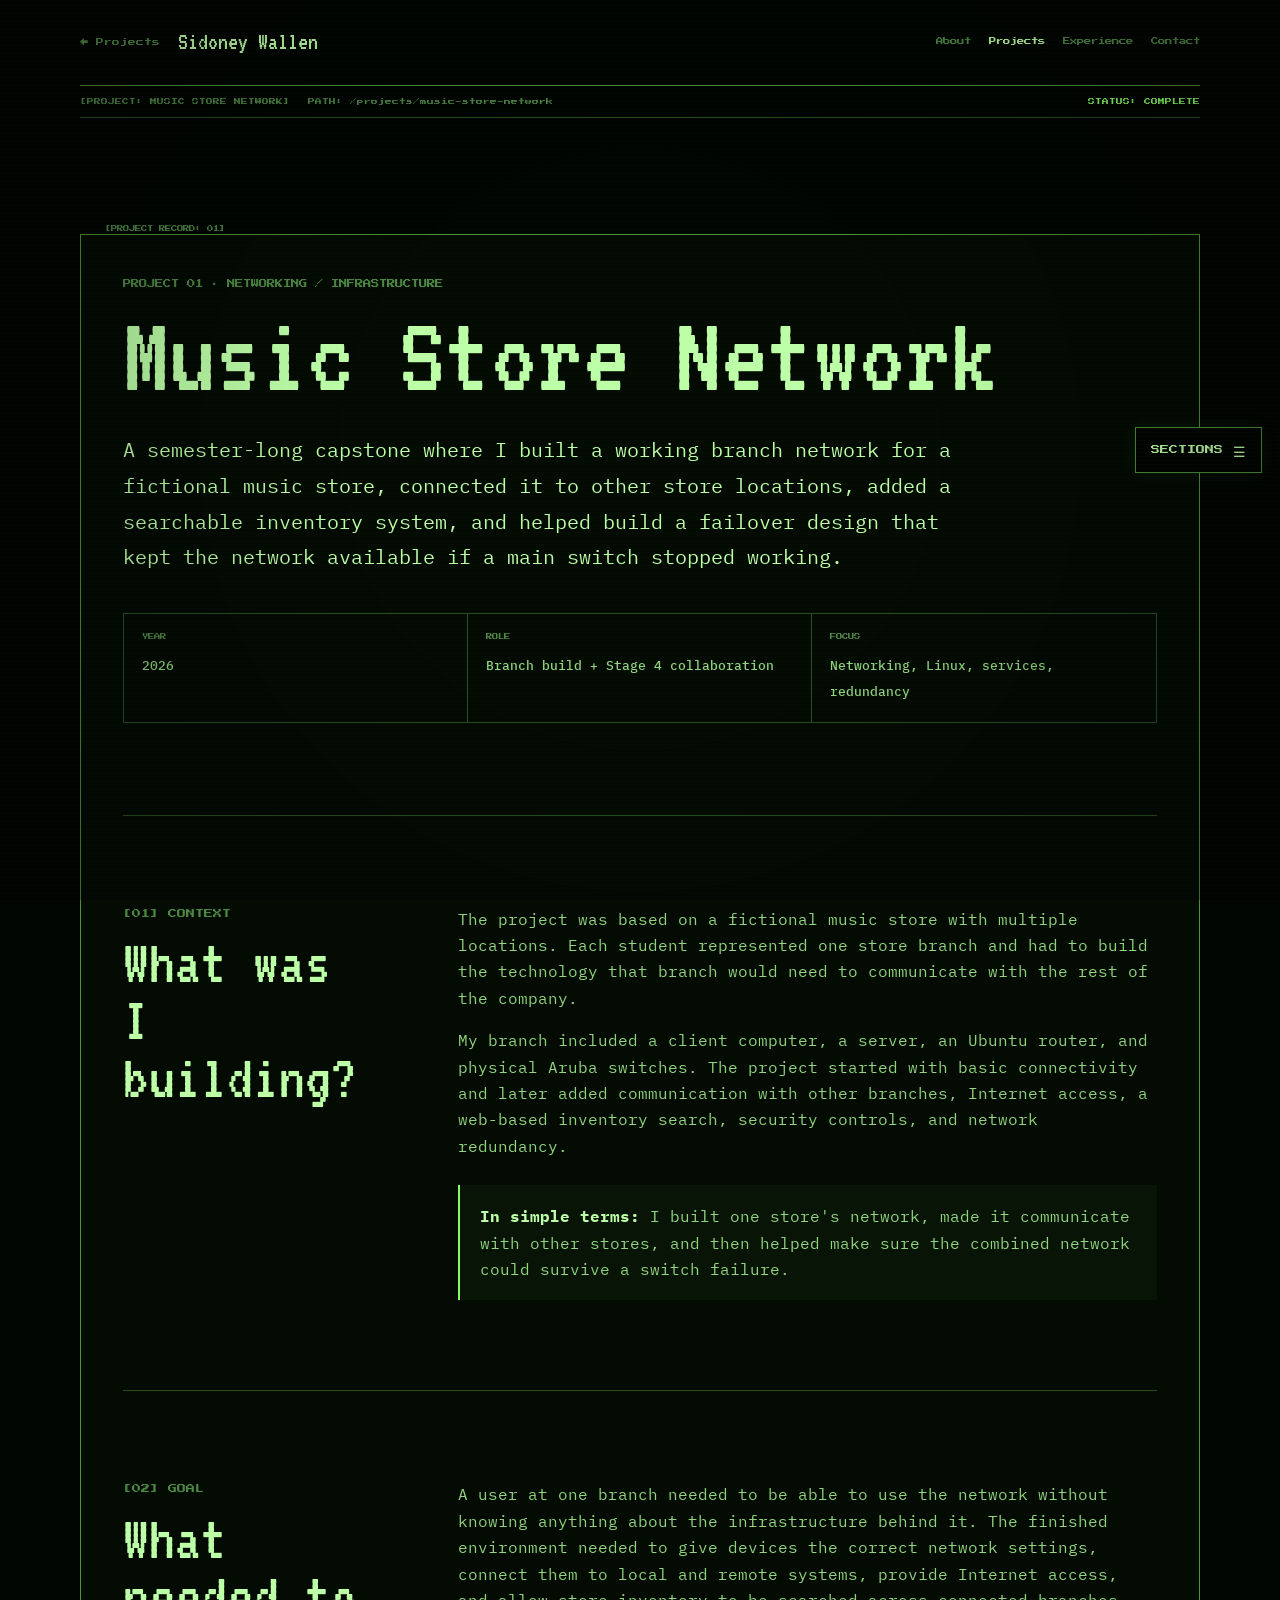
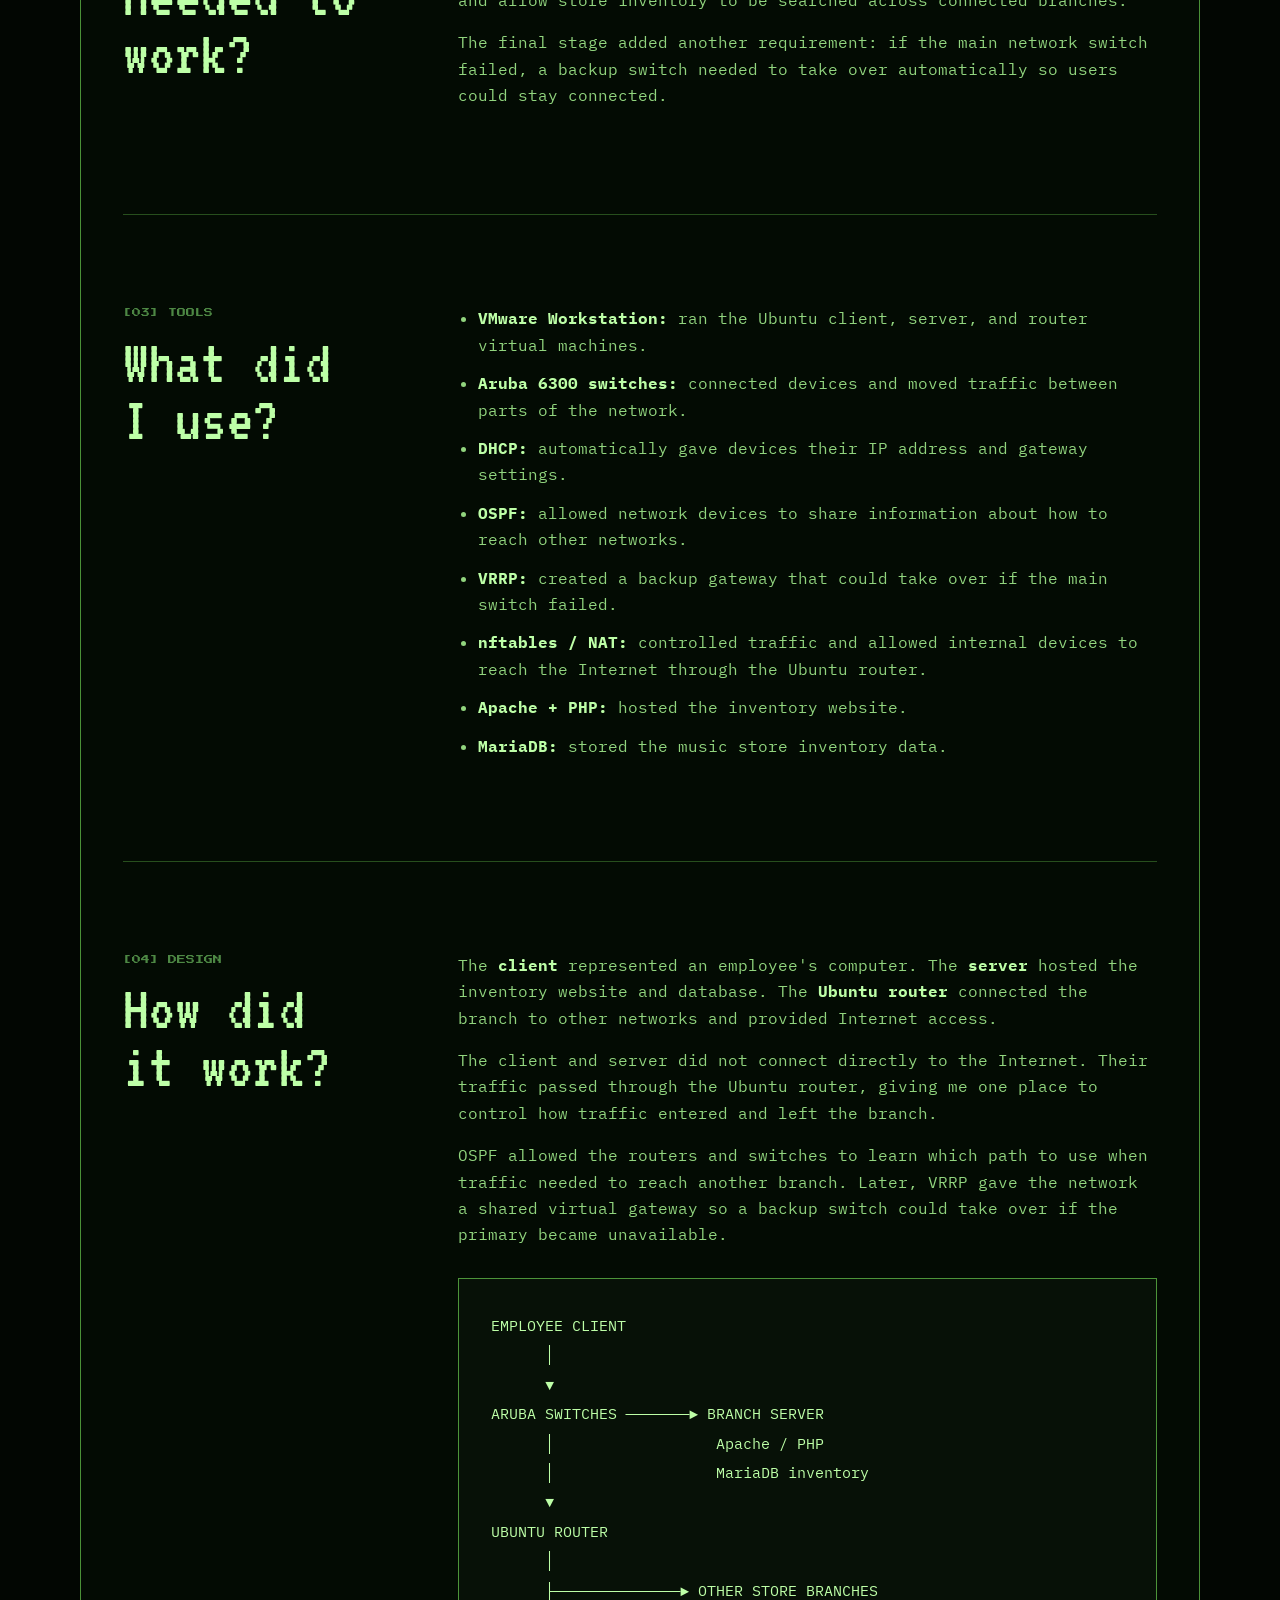
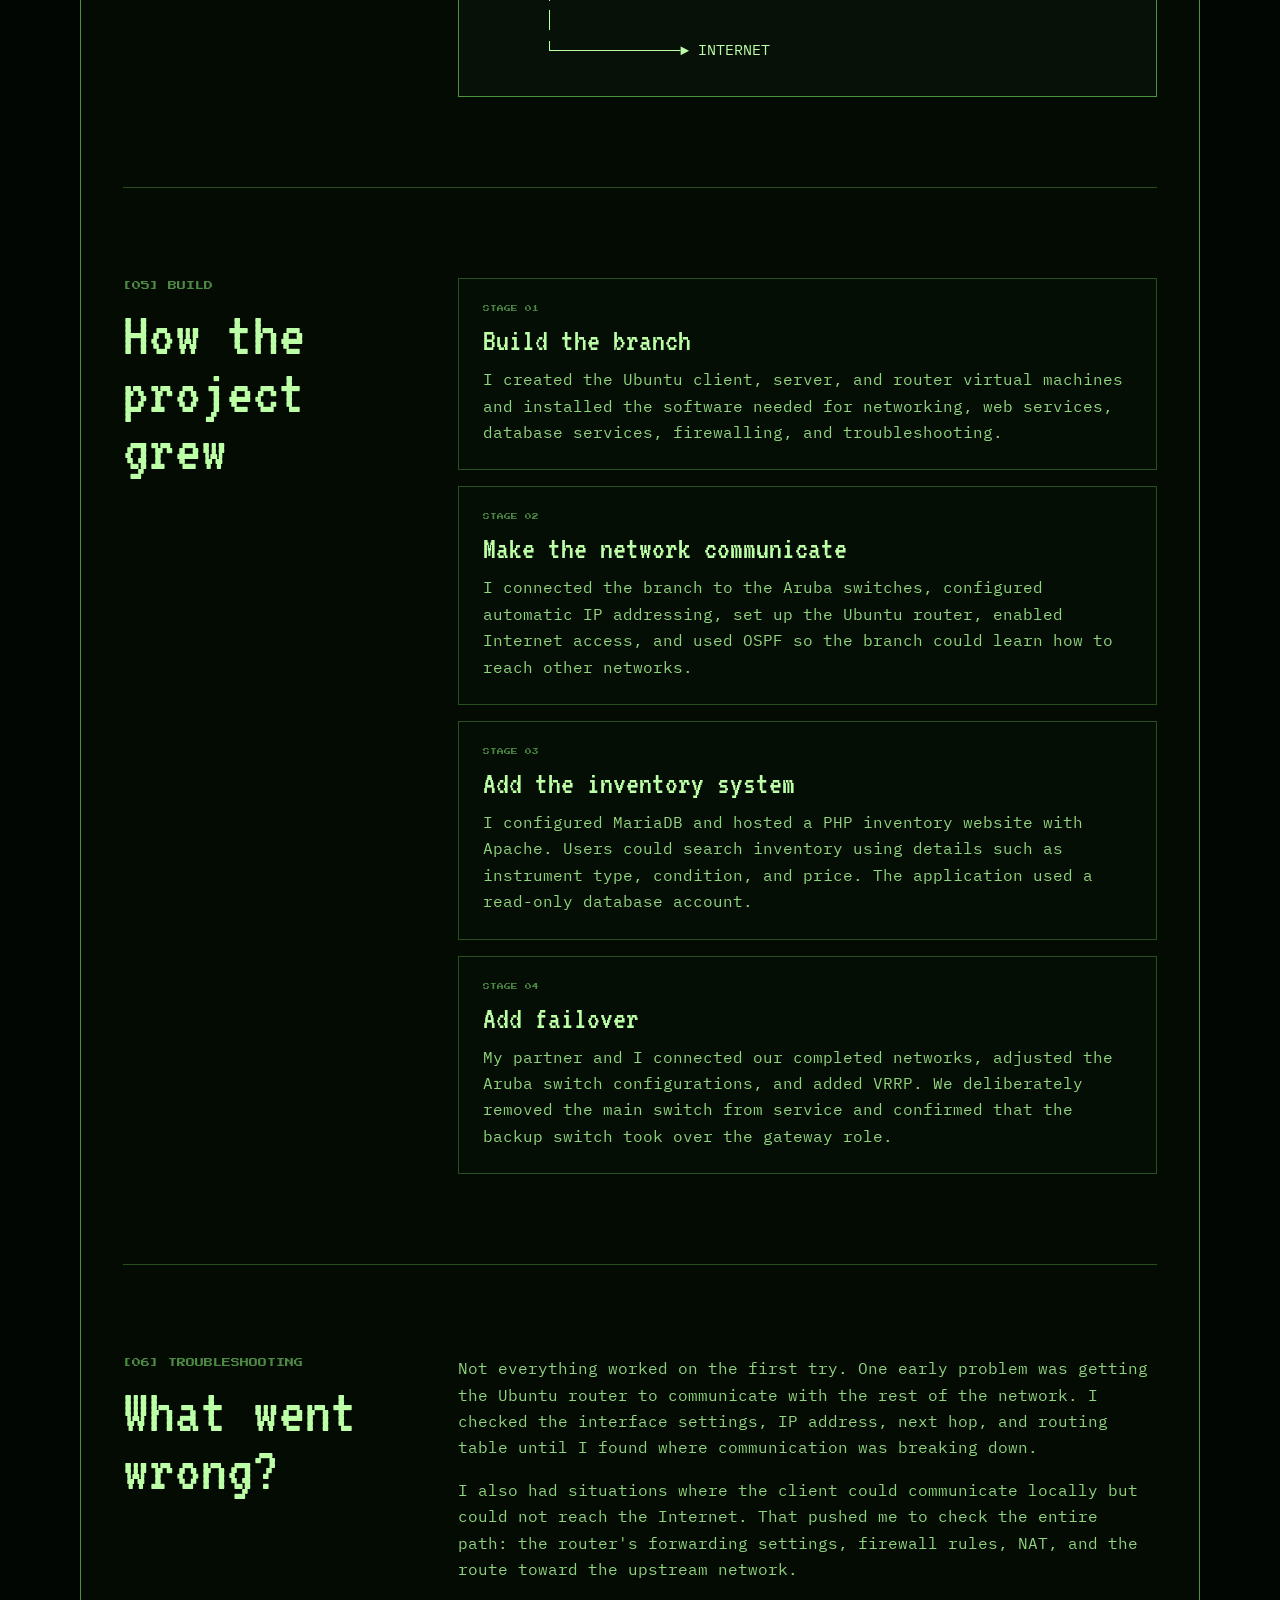
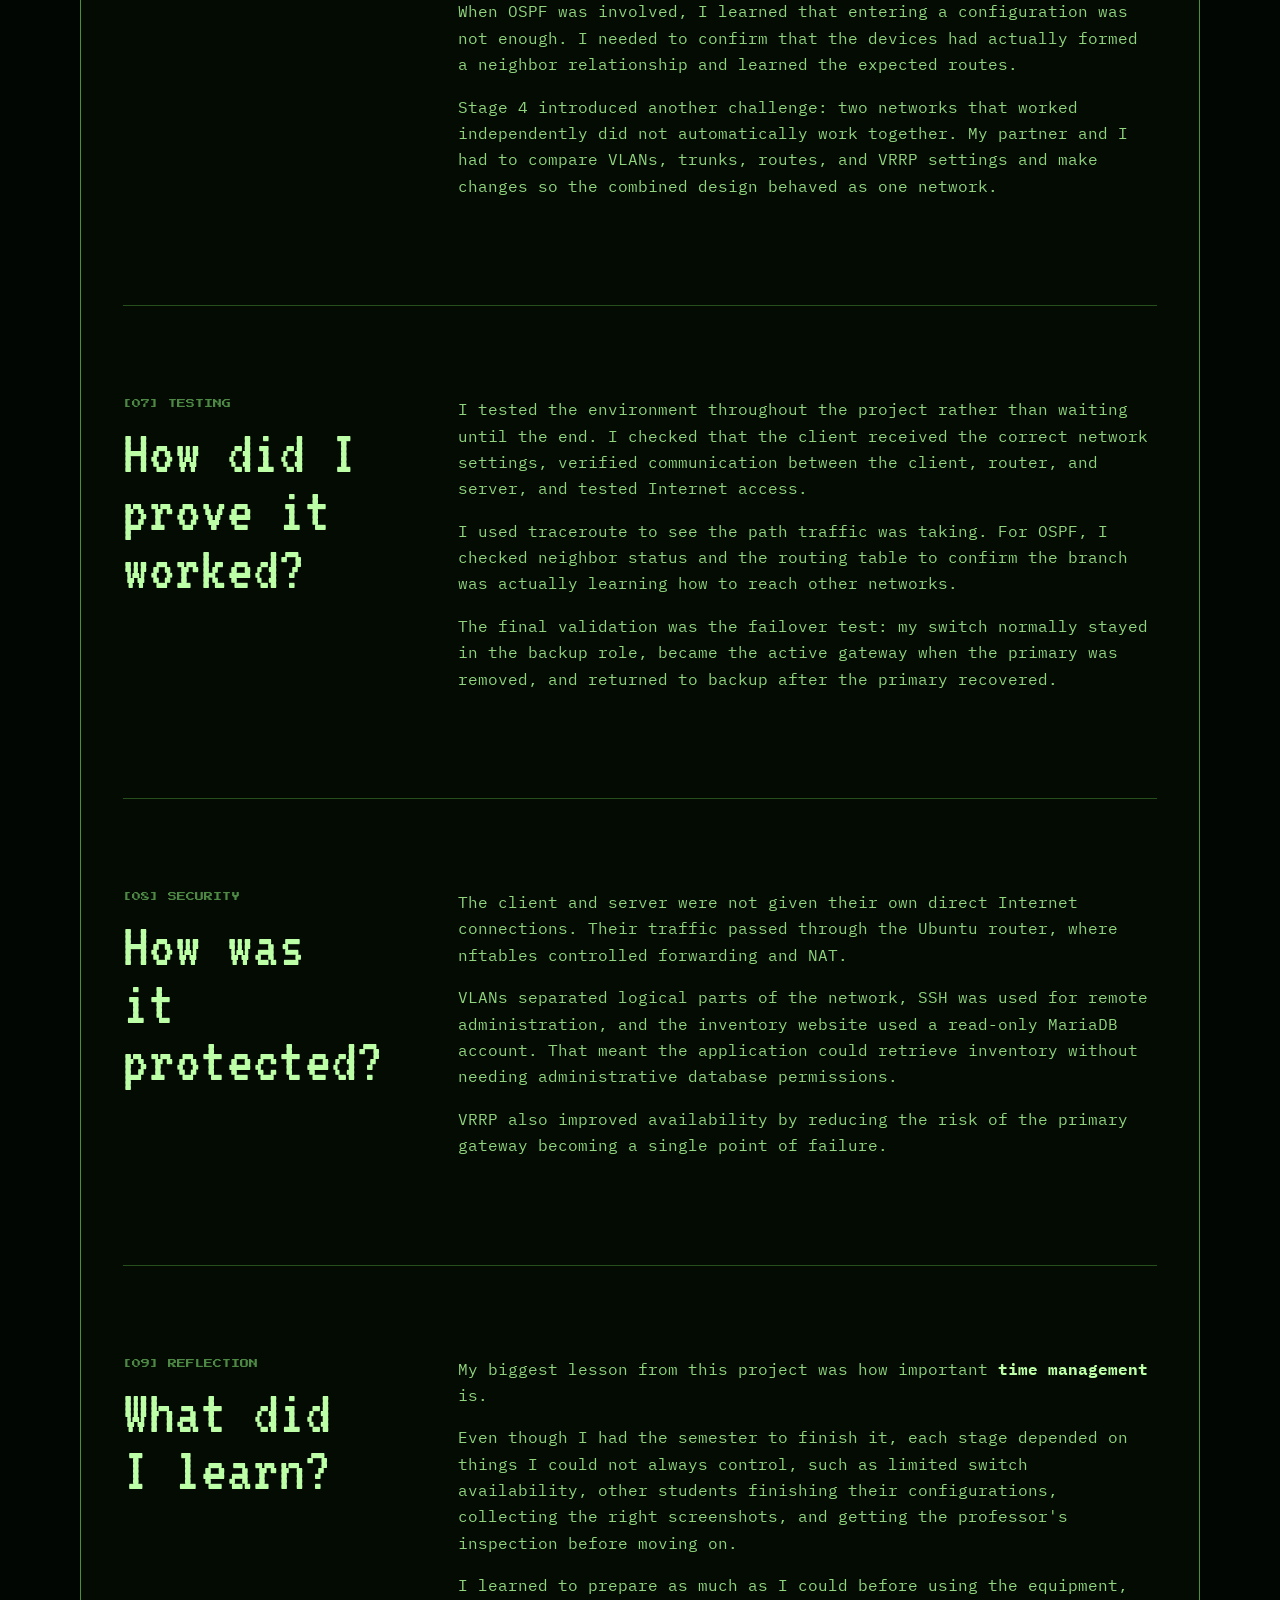
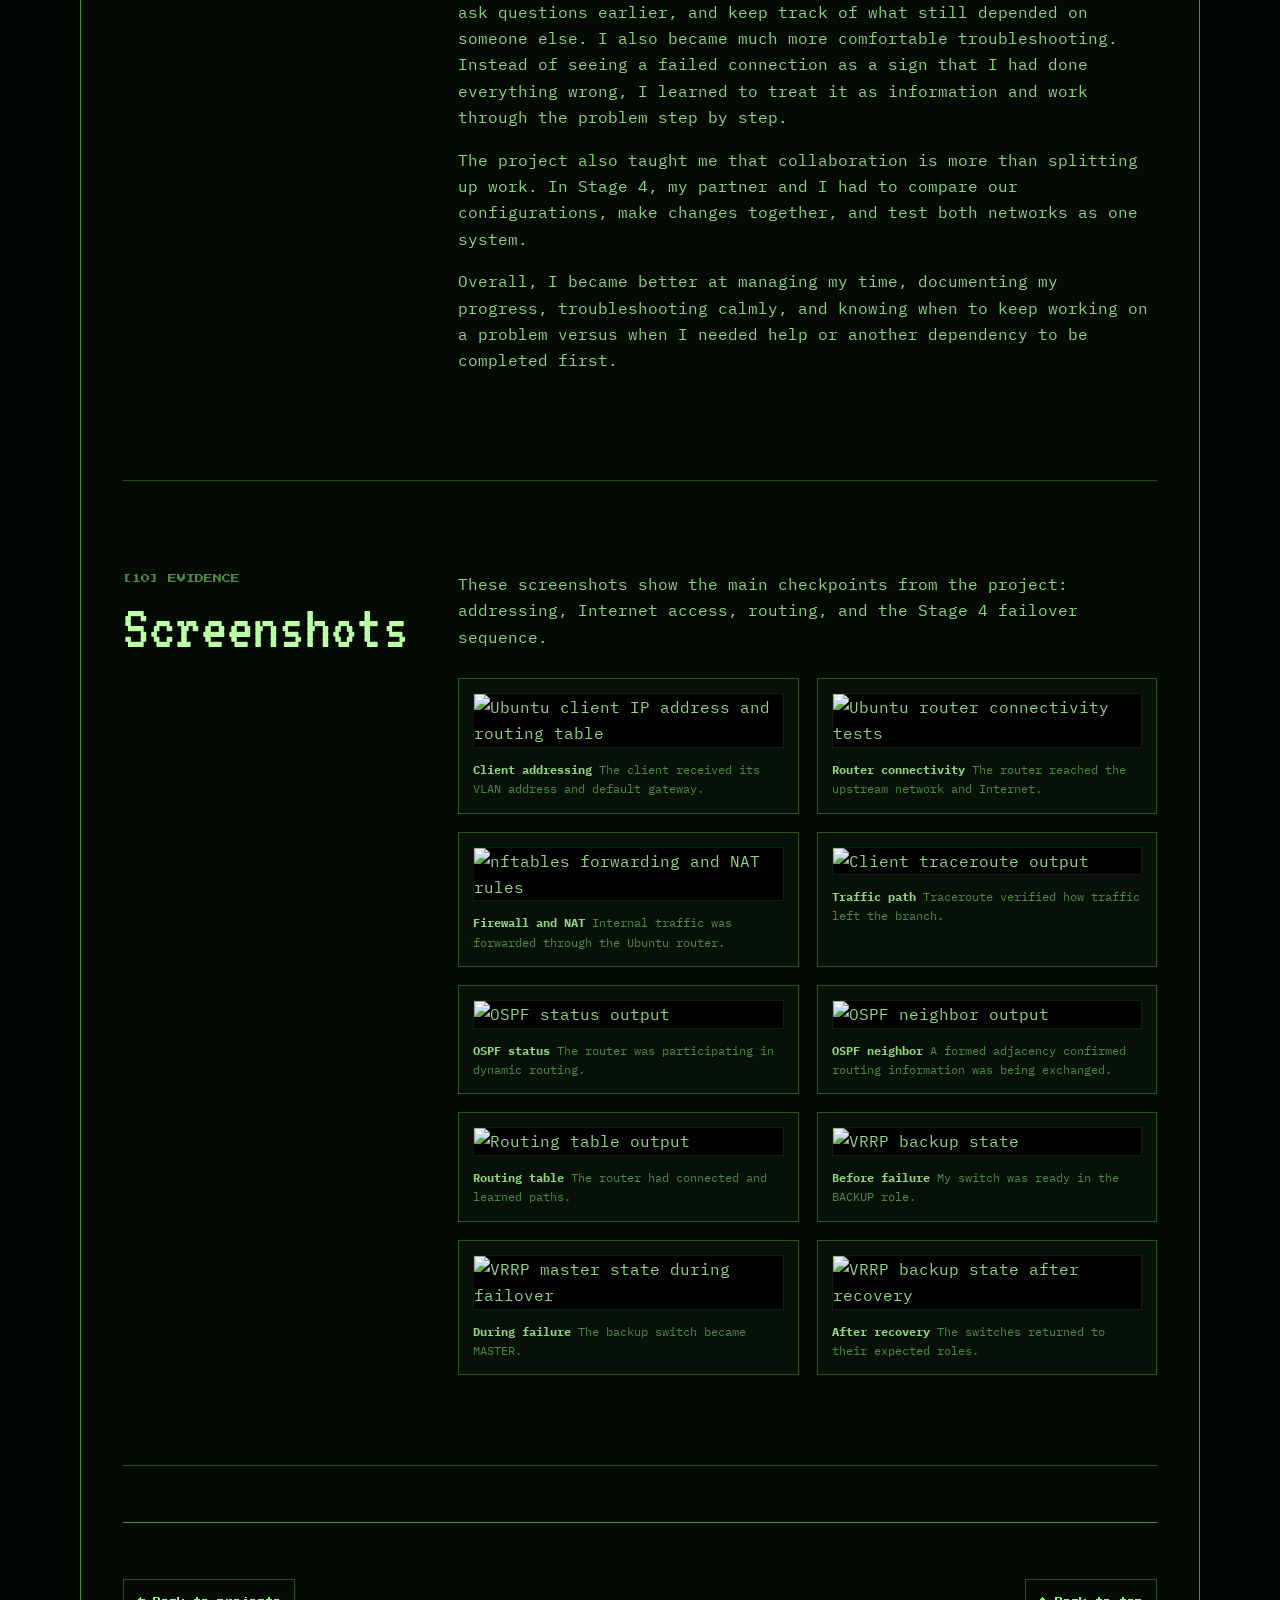
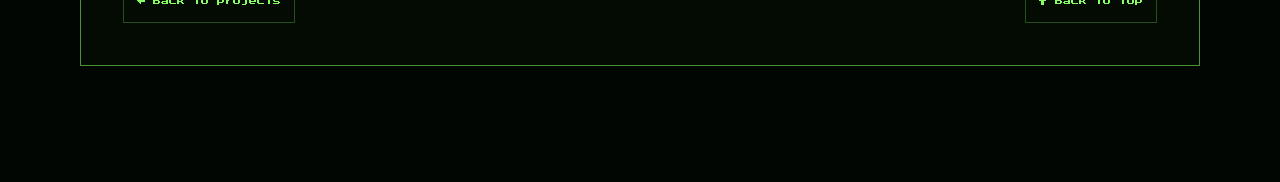
==== commit 5b9a0052: "Use Notion reflection content" ====
--- a/projects/music-store-network/index.html
+++ b/projects/music-store-network/index.html
@@ -163,9 +163,11 @@
         <div class="case-section-grid">
           <div class="case-section-title"><p class="section-index">[09] REFLECTION</p><h2>What did I learn?</h2></div>
           <div class="case-copy">
-            <p>My biggest lesson was how important <strong>time management</strong> is in technical work. Even with an entire semester, progress depended on limited switch availability, other students finishing their configurations, collecting the required screenshots, and getting each stage inspected before moving on.</p>
-            <p>I learned to prepare before I had access to the equipment, ask questions earlier, and keep track of what still depended on another person or resource. I also became much more comfortable troubleshooting. A failed connection stopped feeling like proof that everything was wrong and became information I could use to narrow down the problem.</p>
-            <p>Stage 4 also changed how I thought about collaboration. It was not just about splitting tasks. My partner and I had to compare our configurations, agree on changes, and test two independently built networks as one system.</p>
+            <p>My biggest lesson from this project was how important <strong>time management</strong> is.</p>
+            <p>Even though I had the semester to finish it, each stage depended on things I could not always control, such as limited switch availability, other students finishing their configurations, collecting the right screenshots, and getting the professor's inspection before moving on.</p>
+            <p>I learned to prepare as much as I could before using the equipment, ask questions earlier, and keep track of what still depended on someone else. I also became much more comfortable troubleshooting. Instead of seeing a failed connection as a sign that I had done everything wrong, I learned to treat it as information and work through the problem step by step.</p>
+            <p>The project also taught me that collaboration is more than splitting up work. In Stage 4, my partner and I had to compare our configurations, make changes together, and test both networks as one system.</p>
+            <p>Overall, I became better at managing my time, documenting my progress, troubleshooting calmly, and knowing when to keep working on a problem versus when I needed help or another dependency to be completed first.</p>
           </div>
         </div>
       </section>
--- a/styles.css
+++ b/styles.css
@@ -1408,13 +1408,14 @@
 .case-jump-toggle {
   display: inline-flex;
   align-items: center;
-  gap: 8px;
-  padding: 11px 12px;
+  gap: 10px;
+  min-height: 46px;
+  padding: 13px 15px;
   color: var(--green-bright);
   border: 1px solid var(--line-strong);
   background: rgba(2,6,2,.96);
   font-family: var(--font-ui);
-  font-size: .42rem;
+  font-size: .56rem;
   line-height: 1;
   cursor: pointer;
   box-shadow: 0 0 16px rgba(134,255,99,.08);
@@ -1429,7 +1430,7 @@
 }
 
 .case-jump-toggle-icon {
-  font-size: .72rem;
+  font-size: .9rem;
   line-height: 1;
 }
 
@@ -1536,3 +1537,55 @@
     transform: translateY(0);
   }
 }
+
+
+.case-footer-nav {
+  display: flex;
+  justify-content: space-between;
+  gap: 16px;
+  padding-top: clamp(34px, 6vw, 56px);
+  margin-top: clamp(34px, 6vw, 56px);
+  border-top: 1px solid var(--line-strong);
+}
+
+.case-footer-nav a {
+  display: inline-flex;
+  align-items: center;
+  min-height: 44px;
+  padding: 11px 13px;
+  color: var(--green);
+  border: 1px solid var(--line);
+  font-family: var(--font-ui);
+  font-size: .5rem;
+  line-height: 1.5;
+  text-decoration: none;
+}
+
+.case-footer-nav a:hover,
+.case-footer-nav a:focus-visible {
+  color: var(--bg);
+  background: var(--green);
+  border-color: var(--green);
+  outline: none;
+}
+
+@media (max-width: 820px) {
+  .case-footer-nav {
+    flex-direction: column;
+  }
+
+  .case-footer-nav a {
+    justify-content: center;
+    width: 100%;
+  }
+
+  .case-jump-toggle {
+    min-width: 52px;
+    min-height: 48px;
+    padding: 12px;
+  }
+
+  .case-jump-toggle-icon {
+    font-size: 1rem;
+  }
+}
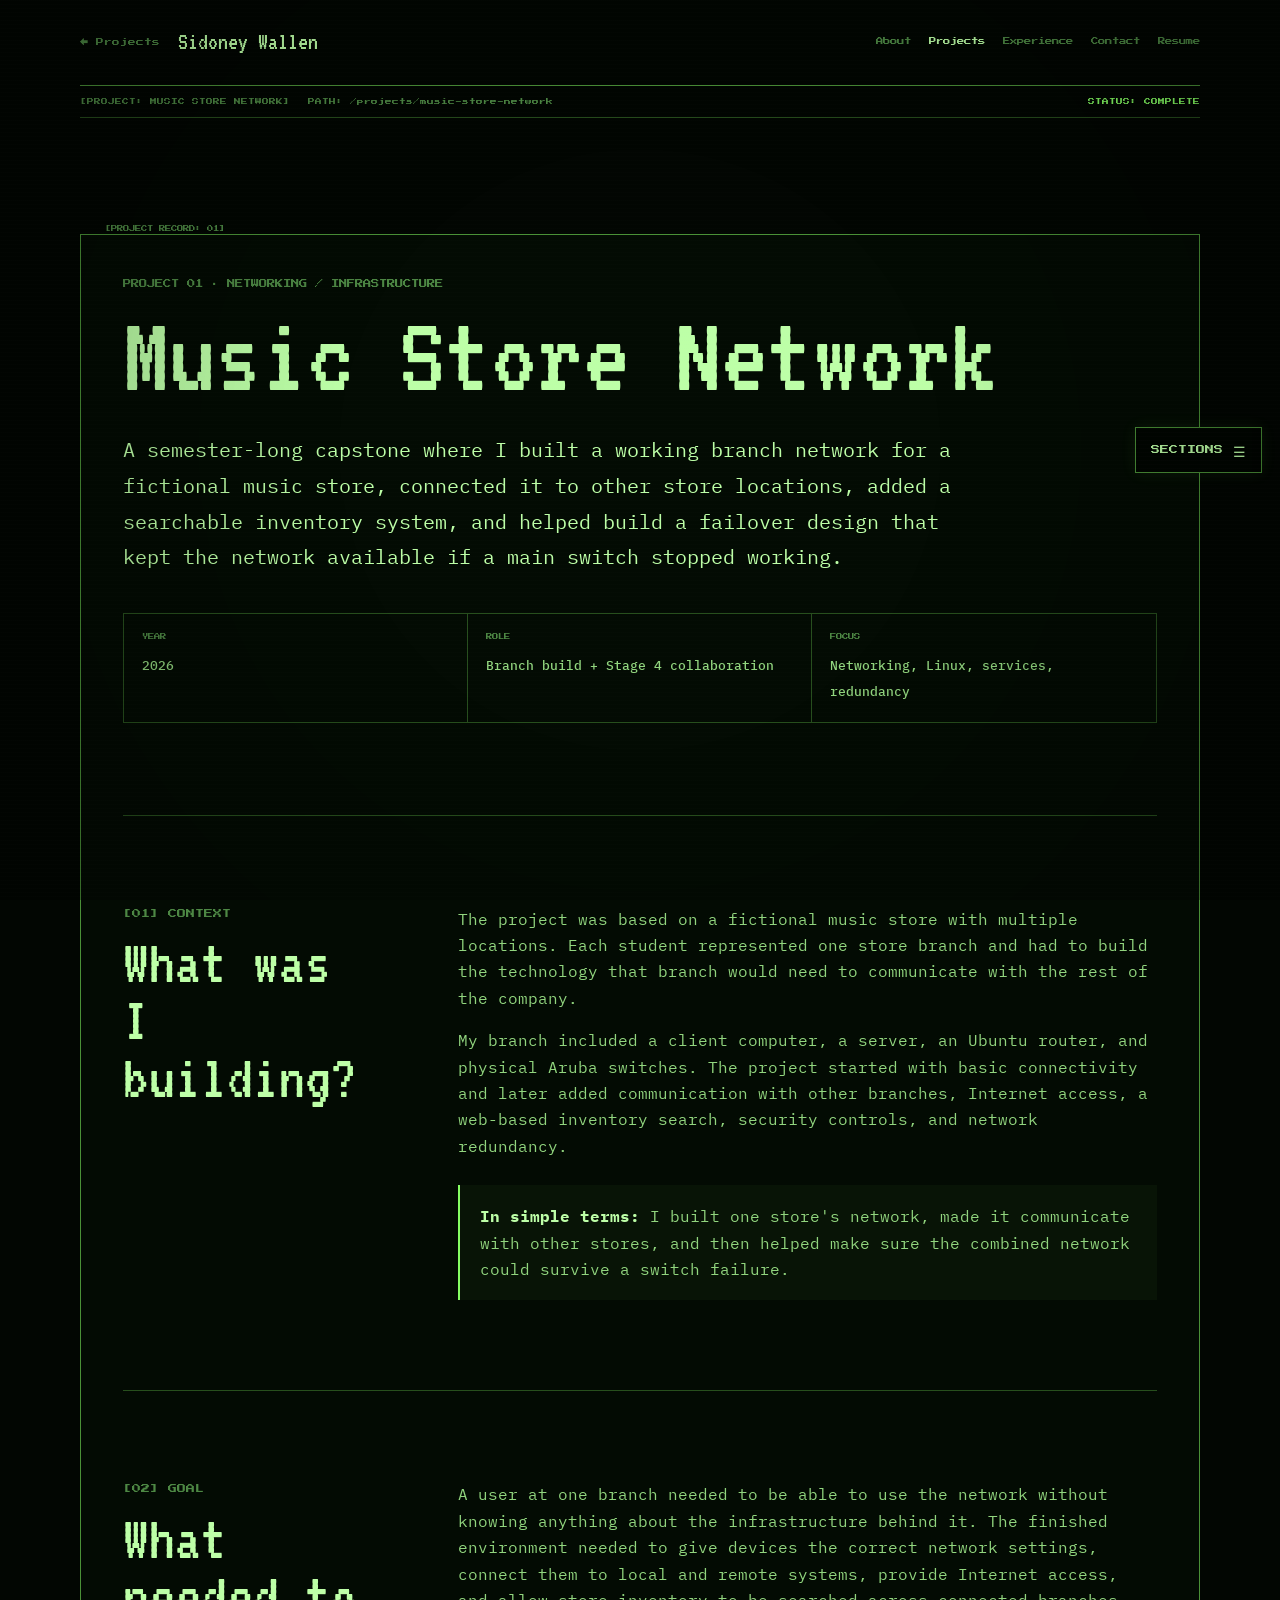
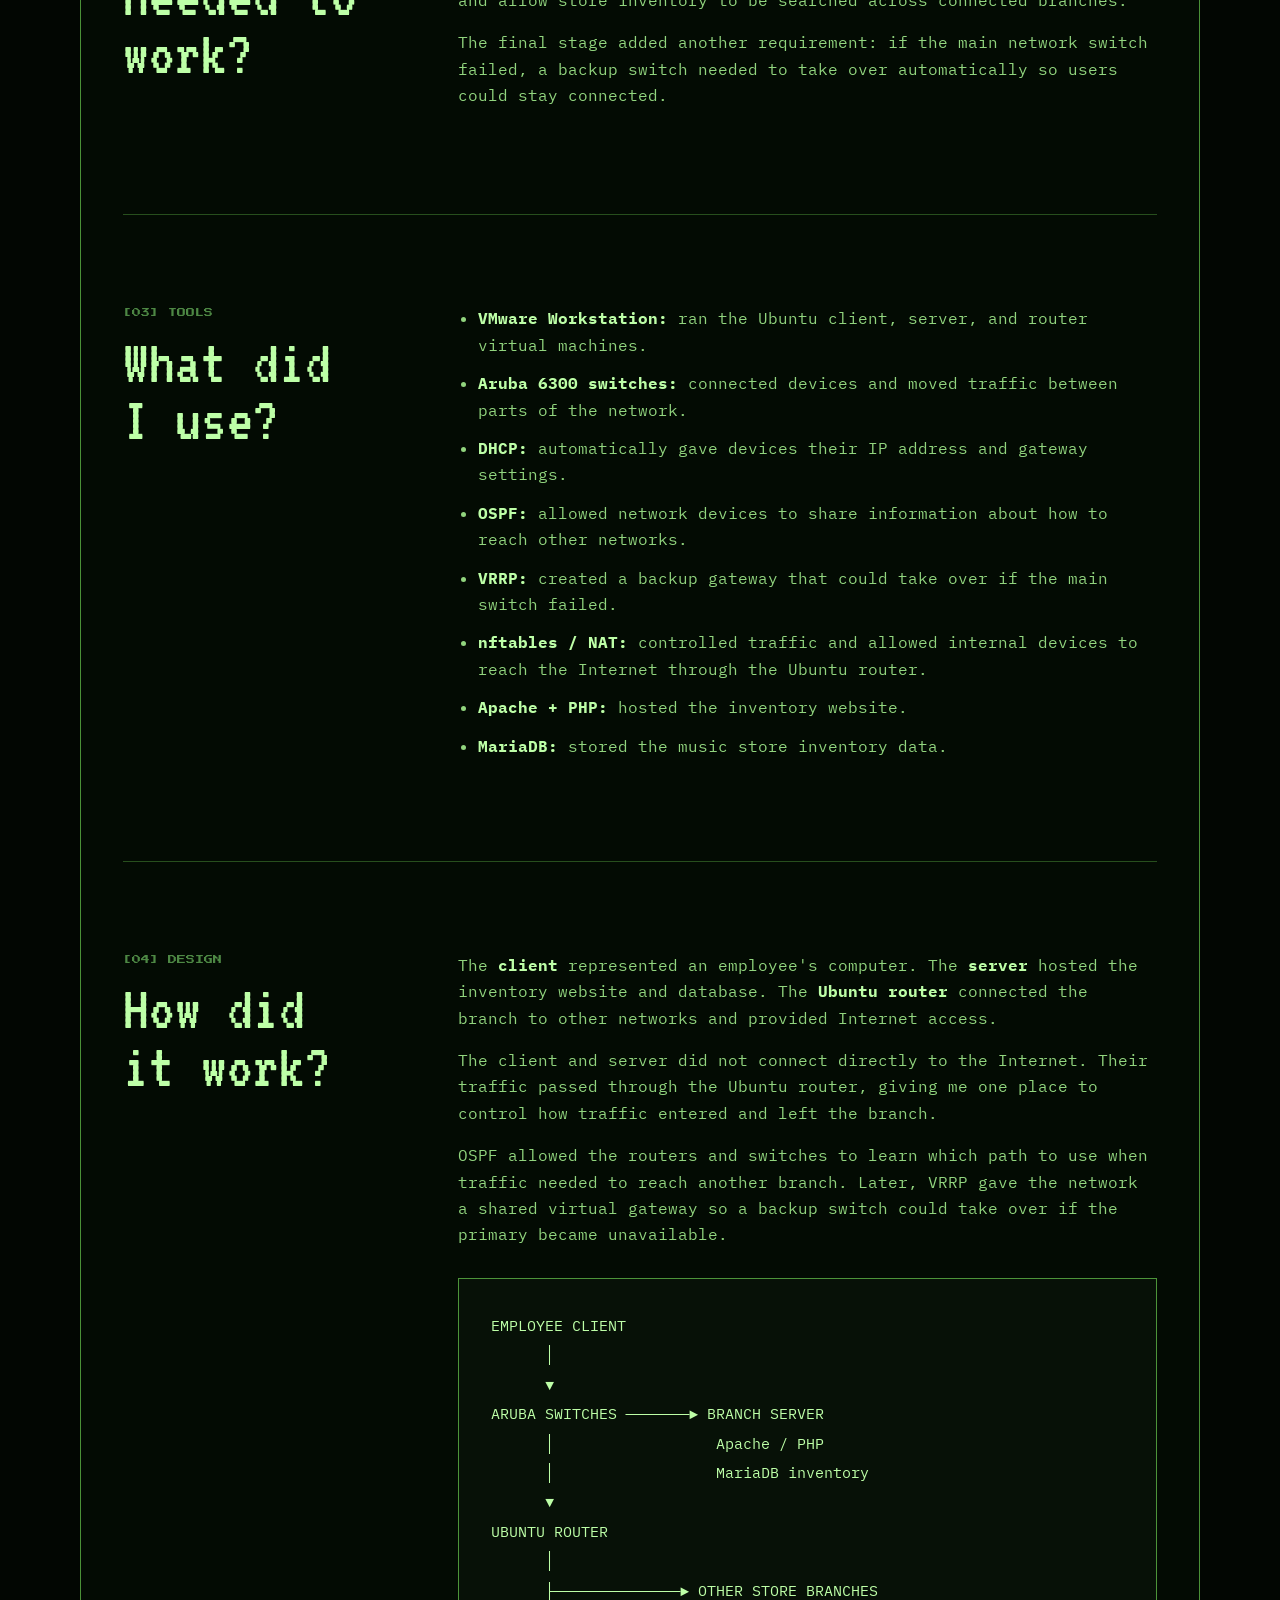
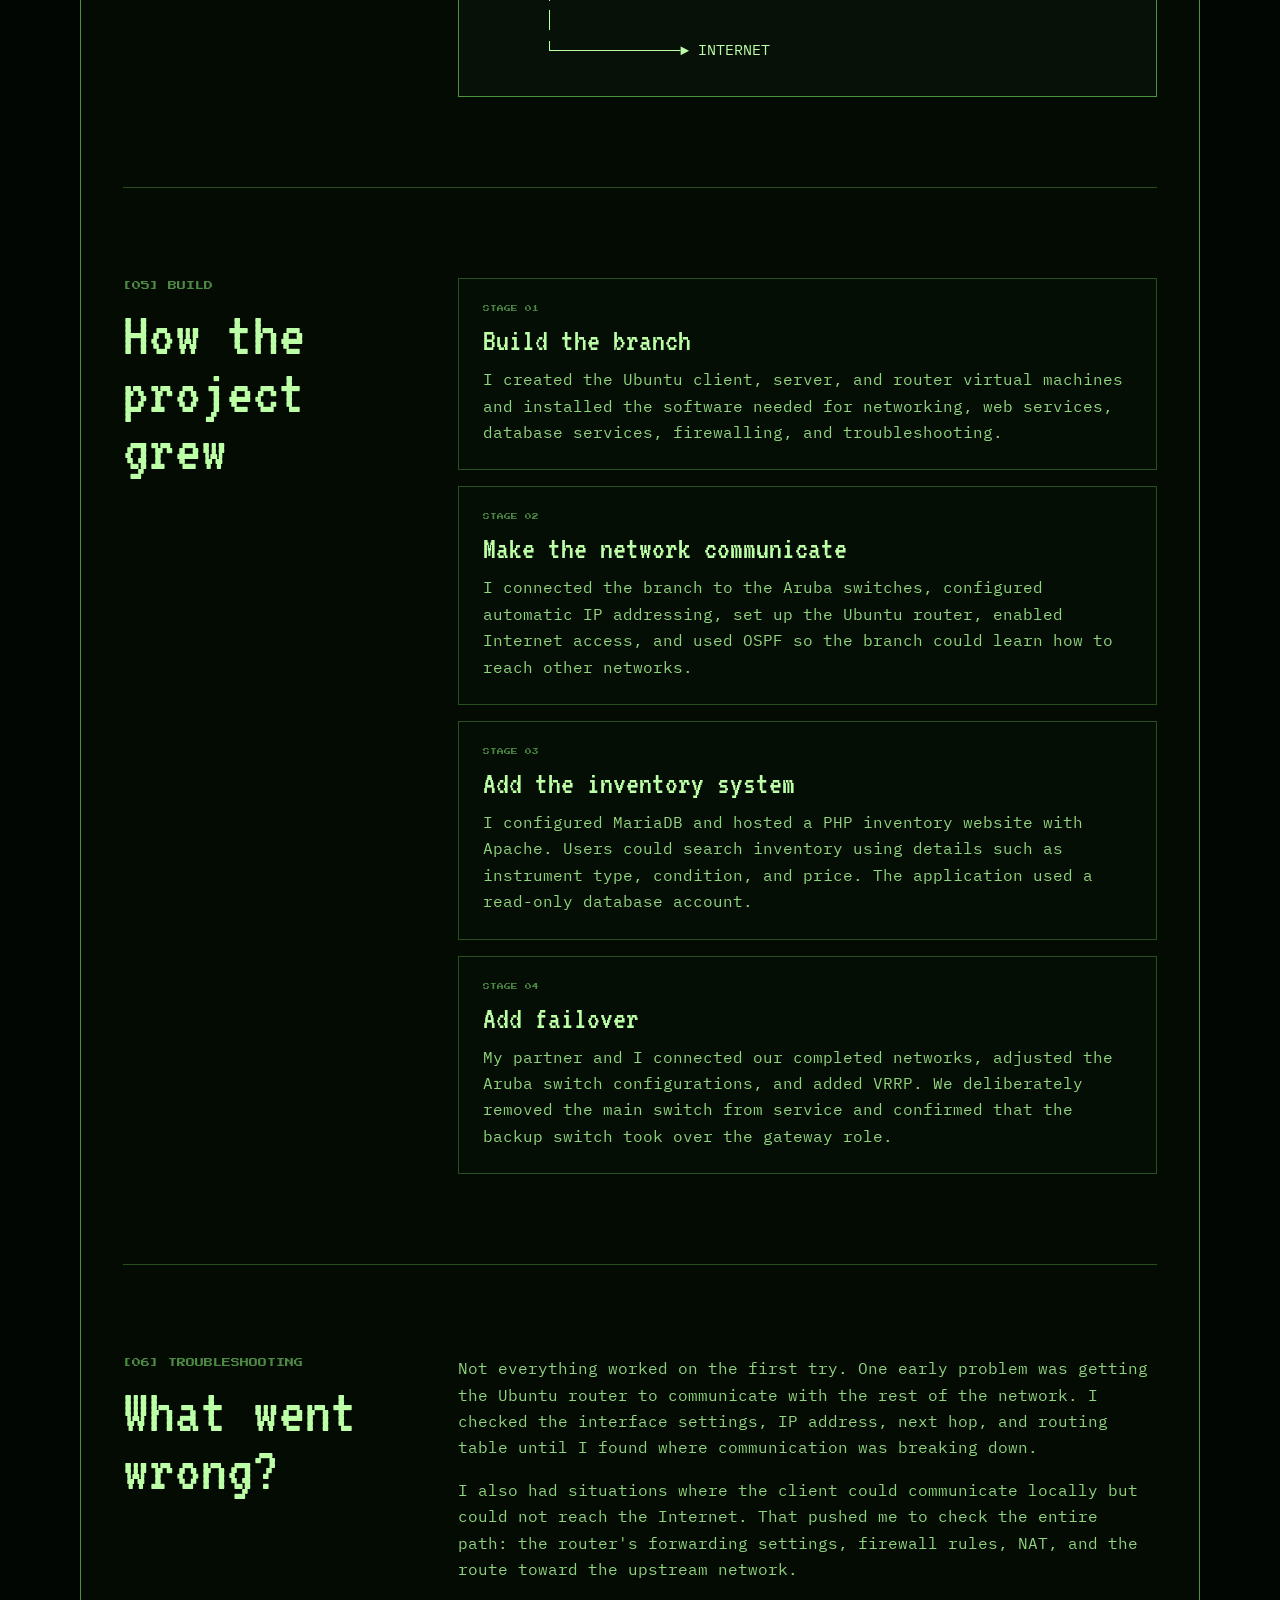
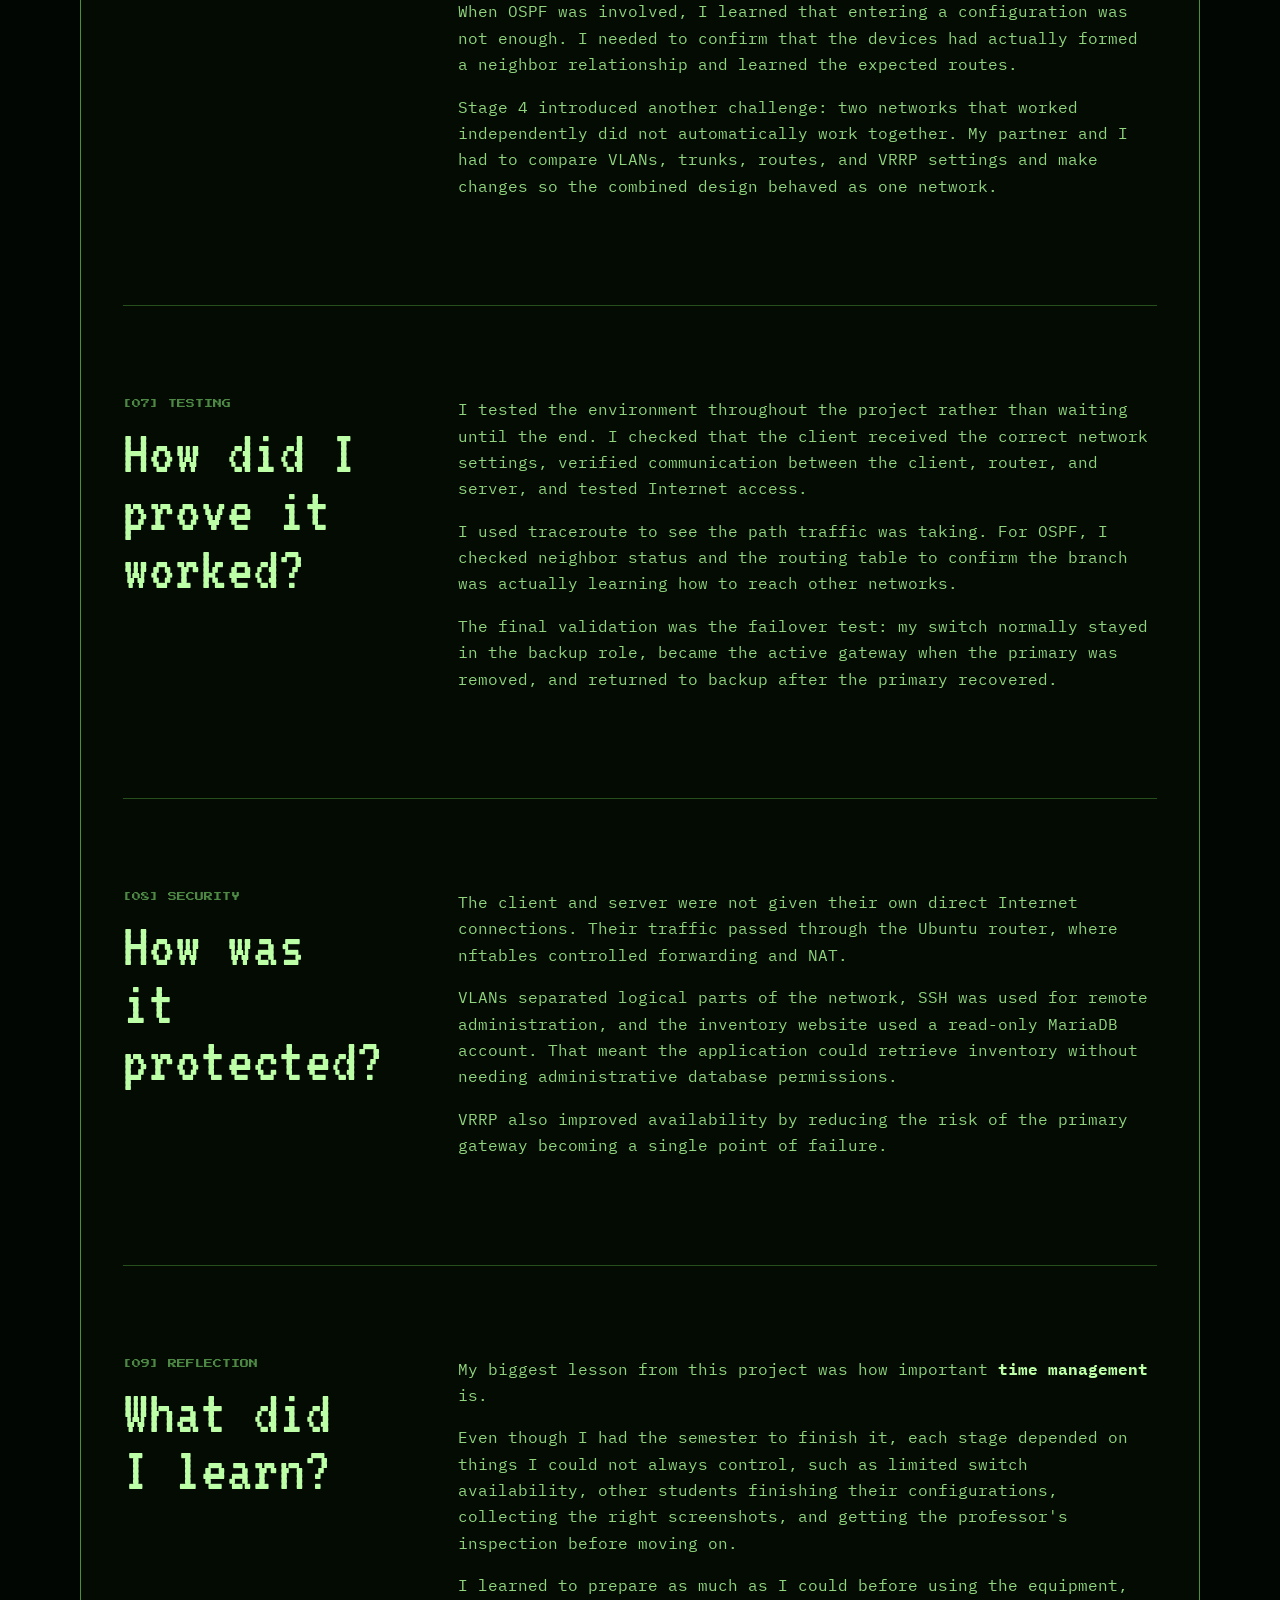
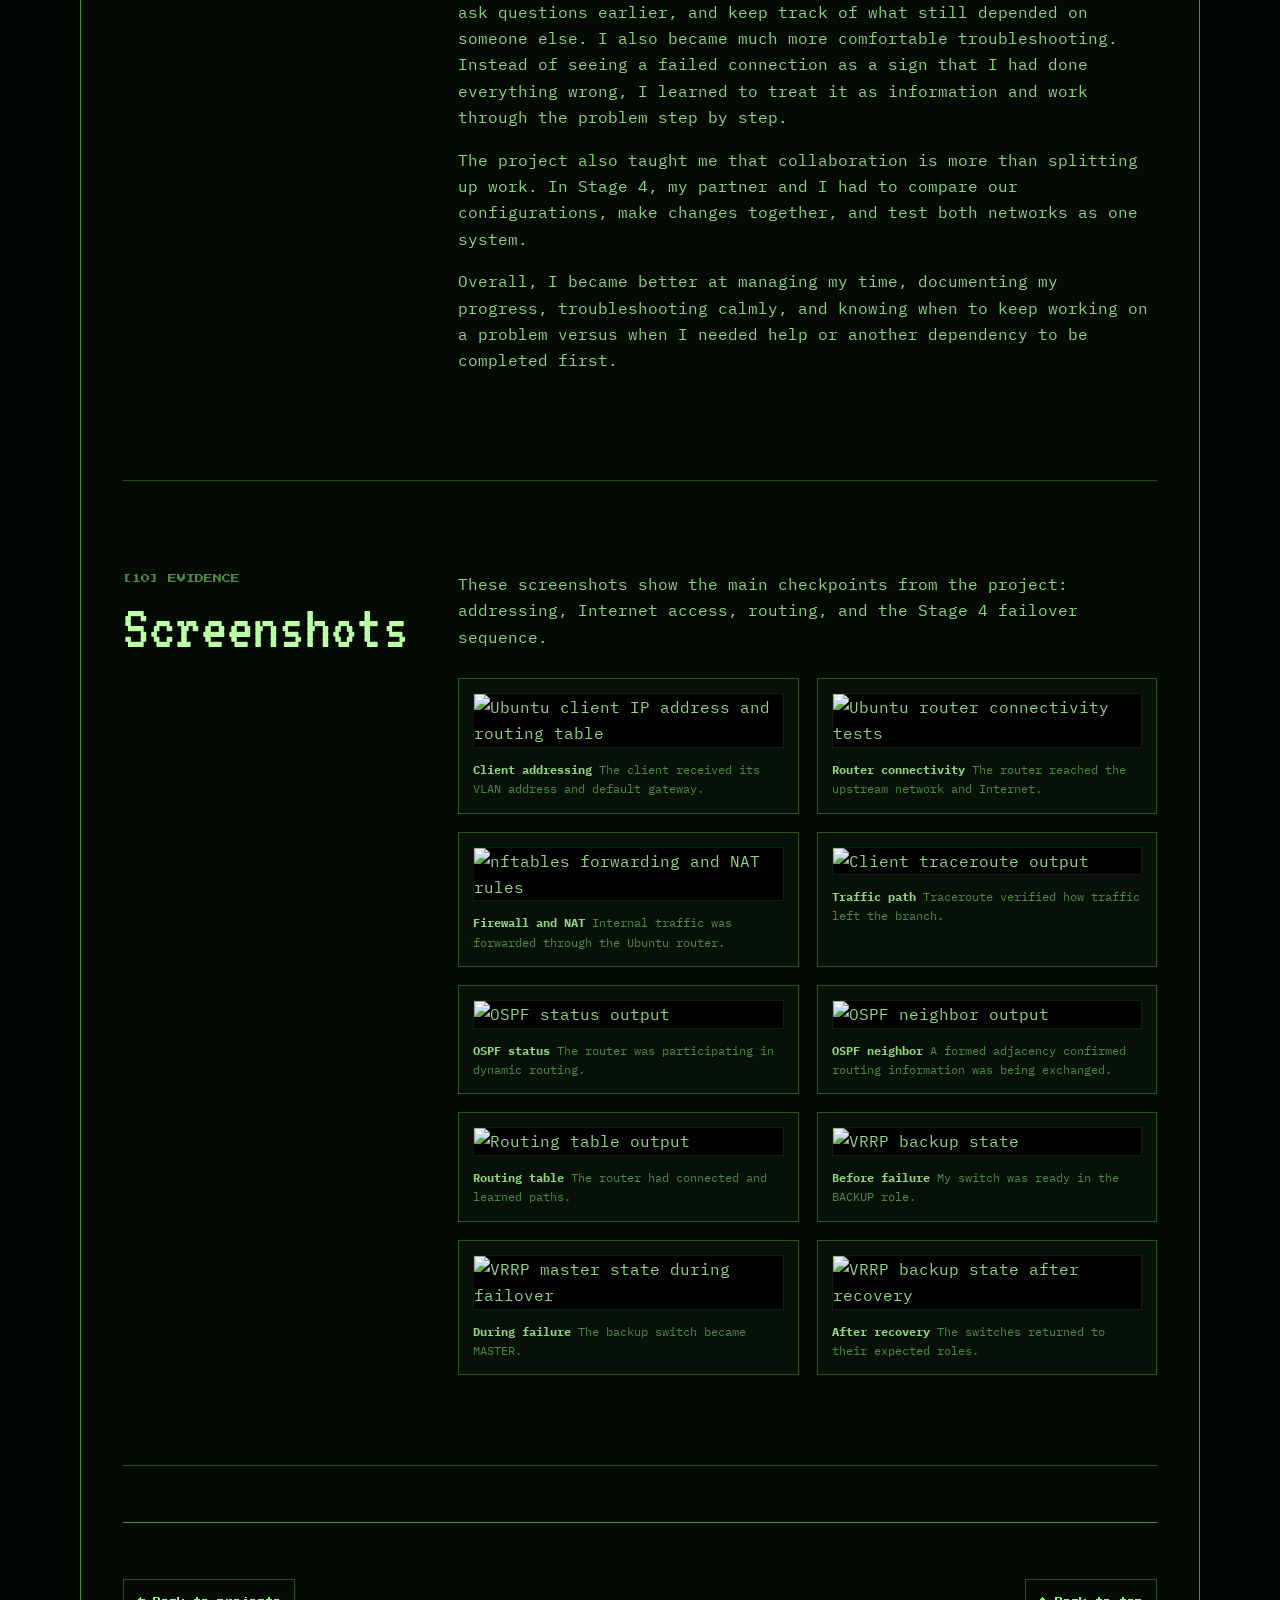
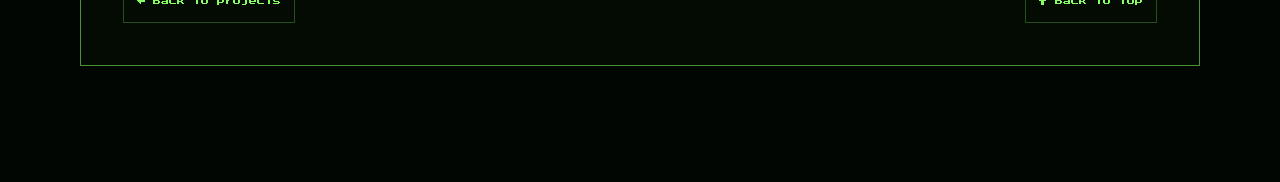
==== commit 683aae46: "Improve case study accessibility and image loading" ====
--- a/projects/music-store-network/index.html
+++ b/projects/music-store-network/index.html
@@ -2,15 +2,17 @@
 <html lang="en">
 <head>
   <meta charset="UTF-8" />
-  <meta name="viewport" content="width=device-width, initial-scale=1.0" />
+  <meta name="viewport" content="width=device-width, initial-scale=1.0, viewport-fit=cover" />
   <meta name="description" content="Music Store Network case study by Sidoney Wallen." />
   <title>Music Store Network | Sidoney Wallen</title>
+  <meta name="theme-color" content="#020602" />
   <link rel="preconnect" href="https://fonts.googleapis.com">
   <link rel="preconnect" href="https://fonts.gstatic.com" crossorigin>
-  <link href="https://fonts.googleapis.com/css2?family=IBM+Plex+Mono:wght@400;500;600&family=Press+Start+2P&family=VT323&display=swap" rel="stylesheet">
+  <link href="https://fonts.googleapis.com/css2?family=IBM+Plex+Mono:wght@400;500;600&amp;family=Press+Start+2P&amp;family=VT323&amp;display=swap" rel="stylesheet">
   <link rel="stylesheet" href="../../styles.css" />
 </head>
 <body class="page-shell case-study-page" id="top">
+  <a class="skip-link" href="#main-content">Skip to main content</a>
   <header class="site-header">
     <div class="site-identity">
       <a class="home-link" href="../../projects.html">← Projects</a>
@@ -21,6 +23,7 @@
       <a href="../../projects.html" aria-current="page">Projects</a>
       <a href="../../experience.html">Experience</a>
       <a href="../../contact.html">Contact</a>
+      <a href="../../resume.html">Resume</a>
     </nav>
   </header>
 
@@ -30,7 +33,7 @@
     <span class="status-ok">STATUS: COMPLETE</span>
   </div>
 
-  <main class="page-module page-content">
+  <main id="main-content" class="page-module page-content">
     <div class="page-module-frame">
       <section class="case-hero">
         <p class="page-kicker">PROJECT 01 · NETWORKING / INFRASTRUCTURE</p>
@@ -178,16 +181,16 @@
           <div class="case-copy">
             <p>These screenshots show the main checkpoints from the project: addressing, Internet access, routing, and the Stage 4 failover sequence.</p>
             <div class="case-evidence-grid">
-              <figure class="case-evidence"><img src="../../assets/music-store-network/01-client-vlan-routing.png" alt="Ubuntu client IP address and routing table"><figcaption><strong>Client addressing</strong> The client received its VLAN address and default gateway.</figcaption></figure>
-              <figure class="case-evidence"><img src="../../assets/music-store-network/02-router-connectivity.png" alt="Ubuntu router connectivity tests"><figcaption><strong>Router connectivity</strong> The router reached the upstream network and Internet.</figcaption></figure>
-              <figure class="case-evidence"><img src="../../assets/music-store-network/03-nftables-nat.png" alt="nftables forwarding and NAT rules"><figcaption><strong>Firewall and NAT</strong> Internal traffic was forwarded through the Ubuntu router.</figcaption></figure>
-              <figure class="case-evidence"><img src="../../assets/music-store-network/04-client-traceroute.png" alt="Client traceroute output"><figcaption><strong>Traffic path</strong> Traceroute verified how traffic left the branch.</figcaption></figure>
-              <figure class="case-evidence"><img src="../../assets/music-store-network/05-ospf-status.png" alt="OSPF status output"><figcaption><strong>OSPF status</strong> The router was participating in dynamic routing.</figcaption></figure>
-              <figure class="case-evidence"><img src="../../assets/music-store-network/06-ospf-neighbor.png" alt="OSPF neighbor output"><figcaption><strong>OSPF neighbor</strong> A formed adjacency confirmed routing information was being exchanged.</figcaption></figure>
-              <figure class="case-evidence"><img src="../../assets/music-store-network/07-routing-table.png" alt="Routing table output"><figcaption><strong>Routing table</strong> The router had connected and learned paths.</figcaption></figure>
-              <figure class="case-evidence"><img src="../../assets/music-store-network/08-vrrp-backup.png" alt="VRRP backup state"><figcaption><strong>Before failure</strong> My switch was ready in the BACKUP role.</figcaption></figure>
-              <figure class="case-evidence"><img src="../../assets/music-store-network/09-vrrp-failover-master.png" alt="VRRP master state during failover"><figcaption><strong>During failure</strong> The backup switch became MASTER.</figcaption></figure>
-              <figure class="case-evidence"><img src="../../assets/music-store-network/10-vrrp-recovery-backup.png" alt="VRRP backup state after recovery"><figcaption><strong>After recovery</strong> The switches returned to their expected roles.</figcaption></figure>
+              <figure class="case-evidence"><img loading="lazy" decoding="async" src="../../assets/music-store-network/01-client-vlan-routing.png" alt="Ubuntu client IP address and routing table"><figcaption><strong>Client addressing</strong> The client received its VLAN address and default gateway.</figcaption></figure>
+              <figure class="case-evidence"><img loading="lazy" decoding="async" src="../../assets/music-store-network/02-router-connectivity.png" alt="Ubuntu router connectivity tests"><figcaption><strong>Router connectivity</strong> The router reached the upstream network and Internet.</figcaption></figure>
+              <figure class="case-evidence"><img loading="lazy" decoding="async" src="../../assets/music-store-network/03-nftables-nat.png" alt="nftables forwarding and NAT rules"><figcaption><strong>Firewall and NAT</strong> Internal traffic was forwarded through the Ubuntu router.</figcaption></figure>
+              <figure class="case-evidence"><img loading="lazy" decoding="async" src="../../assets/music-store-network/04-client-traceroute.png" alt="Client traceroute output"><figcaption><strong>Traffic path</strong> Traceroute verified how traffic left the branch.</figcaption></figure>
+              <figure class="case-evidence"><img loading="lazy" decoding="async" src="../../assets/music-store-network/05-ospf-status.png" alt="OSPF status output"><figcaption><strong>OSPF status</strong> The router was participating in dynamic routing.</figcaption></figure>
+              <figure class="case-evidence"><img loading="lazy" decoding="async" src="../../assets/music-store-network/06-ospf-neighbor.png" alt="OSPF neighbor output"><figcaption><strong>OSPF neighbor</strong> A formed adjacency confirmed routing information was being exchanged.</figcaption></figure>
+              <figure class="case-evidence"><img loading="lazy" decoding="async" src="../../assets/music-store-network/07-routing-table.png" alt="Routing table output"><figcaption><strong>Routing table</strong> The router had connected and learned paths.</figcaption></figure>
+              <figure class="case-evidence"><img loading="lazy" decoding="async" src="../../assets/music-store-network/08-vrrp-backup.png" alt="VRRP backup state"><figcaption><strong>Before failure</strong> My switch was ready in the BACKUP role.</figcaption></figure>
+              <figure class="case-evidence"><img loading="lazy" decoding="async" src="../../assets/music-store-network/09-vrrp-failover-master.png" alt="VRRP master state during failover"><figcaption><strong>During failure</strong> The backup switch became MASTER.</figcaption></figure>
+              <figure class="case-evidence"><img loading="lazy" decoding="async" src="../../assets/music-store-network/10-vrrp-recovery-backup.png" alt="VRRP backup state after recovery"><figcaption><strong>After recovery</strong> The switches returned to their expected roles.</figcaption></figure>
             </div>
           </div>
         </div>
--- a/styles.css
+++ b/styles.css
@@ -1,5 +1,3 @@
-@import url('https://fonts.googleapis.com/css2?family=IBM+Plex+Mono:wght@400;500;600&family=Press+Start+2P&family=VT323&display=swap');
-
 :root {
   --bg: #020602;
   --bg-soft: #050b05;
@@ -25,10 +23,14 @@
 html {
   scroll-behavior: smooth;
   background: var(--bg);
+  max-width: 100%;
+  overflow-x: hidden;
 }
 
 body {
   margin: 0;
+  max-width: 100%;
+  overflow-x: hidden;
   color: var(--green-soft);
   background: var(--bg);
   font-family: var(--font-body);
@@ -75,6 +77,7 @@
   inset: 0;
   z-index: 20;
   min-height: 100svh;
+  min-height: 100dvh;
   display: grid;
   place-items: center;
   overflow: hidden;
@@ -87,15 +90,17 @@
 .landing-inner {
   width: min(calc(100% - 40px), 1180px);
   min-height: 100svh;
+  min-height: 100dvh;
   display: flex;
   align-items: center;
-  padding: 24px 0;
+  padding: max(24px, env(safe-area-inset-top)) 0 max(24px, env(safe-area-inset-bottom));
 }
 
 .terminal-frame {
   position: relative;
   width: 100%;
   min-height: calc(100svh - 48px);
+  min-height: calc(100dvh - 48px);
   display: flex;
   flex-direction: column;
   gap: clamp(22px, 3vh, 34px);
@@ -352,7 +357,10 @@
 }
 
 .home-page.is-revealed .landing { pointer-events: none; }
-.landing-spacer { height: 100svh; }
+.landing-spacer {
+  height: 100svh;
+  height: 100dvh;
+}
 
 /* GUIDED HOME */
 
@@ -405,6 +413,7 @@
 
 .story-section {
   min-height: 100svh;
+  min-height: 100dvh;
   scroll-margin-top: 58px;
   border-bottom: 1px solid var(--line);
   background: var(--bg);
@@ -422,6 +431,7 @@
 .section-wrap {
   width: min(calc(100% - 48px), var(--max-width));
   min-height: 100svh;
+  min-height: 100dvh;
   margin: 0 auto;
   padding: clamp(82px, 10vw, 145px) 0;
 }
@@ -669,7 +679,7 @@
   justify-content: space-between;
   align-items: center;
   gap: 24px;
-  padding: 22px 0;
+  padding: max(22px, env(safe-area-inset-top)) 0 22px;
   border-bottom: 1px solid var(--line-strong);
 }
 
@@ -1589,3 +1599,684 @@
     font-size: 1rem;
   }
 }
+
+
+/* ABOUT / EXPERIENCE / CONTACT PAGES */
+
+.profile-page .page-module-frame::before {
+  content: "[PROFILE MODULE]";
+}
+
+.experience-page .page-module-frame::before {
+  content: "[EXPERIENCE LOG]";
+}
+
+.contact-page .page-module-frame::before {
+  content: "[CONTACT CHANNEL]";
+}
+
+.content-hero {
+  padding-bottom: clamp(58px, 8vw, 96px);
+  border-bottom: 1px solid var(--line);
+}
+
+.content-lead {
+  max-width: 860px;
+  margin-bottom: 0;
+  color: var(--green-bright);
+  font-size: clamp(1.02rem, 1.8vw, 1.3rem);
+  line-height: 1.8;
+}
+
+.content-section {
+  display: grid;
+  grid-template-columns: minmax(210px, .58fr) minmax(0, 1.42fr);
+  gap: clamp(38px, 7vw, 88px);
+  padding: clamp(64px, 8vw, 98px) 0;
+  border-bottom: 1px solid var(--line);
+}
+
+.content-section-last {
+  border-bottom: 0;
+}
+
+.content-section-heading {
+  align-self: start;
+}
+
+.content-section-heading .section-index {
+  margin-bottom: 14px;
+}
+
+.content-section-heading h2,
+.contact-closing h2 {
+  margin: 0;
+  color: var(--green-bright);
+  font-family: var(--font-display);
+  font-size: clamp(2.8rem, 5vw, 4.8rem);
+  font-weight: 400;
+  line-height: .9;
+}
+
+.content-copy {
+  max-width: 800px;
+}
+
+.content-copy p:last-of-type {
+  margin-bottom: 0;
+}
+
+.content-cta,
+.contact-primary {
+  display: inline-block;
+  margin-top: 26px;
+  padding: 12px 14px;
+  color: var(--green);
+  border: 1px solid var(--line-strong);
+  font-family: var(--font-ui);
+  font-size: .48rem;
+  line-height: 1.6;
+  text-decoration: none;
+}
+
+.content-cta:hover,
+.content-cta:focus-visible,
+.contact-primary:hover,
+.contact-primary:focus-visible {
+  color: var(--bg);
+  background: var(--green);
+  outline: none;
+}
+
+/* ABOUT */
+
+.info-grid {
+  grid-column: 1 / -1;
+  display: grid;
+  grid-template-columns: repeat(2, minmax(0, 1fr));
+  gap: 16px;
+}
+
+.content-section > .info-grid {
+  grid-column: 2;
+}
+
+.info-card {
+  padding: 24px;
+  border: 1px solid var(--line);
+  background: rgba(7,17,7,.55);
+}
+
+.info-card-index {
+  display: block;
+  margin-bottom: 22px;
+  color: var(--green-dim);
+  font-family: var(--font-ui);
+  font-size: .4rem;
+}
+
+.info-card h3 {
+  margin-bottom: 10px;
+  color: var(--green-bright);
+  font-family: var(--font-display);
+  font-size: 2rem;
+  font-weight: 400;
+  line-height: 1;
+}
+
+.info-card p {
+  margin-bottom: 0;
+}
+
+/* EXPERIENCE */
+
+.experience-timeline {
+  border-top: 1px solid var(--line-strong);
+}
+
+.experience-entry {
+  display: grid;
+  grid-template-columns: minmax(180px, .45fr) minmax(0, 1.55fr);
+  gap: clamp(36px, 7vw, 84px);
+  padding: clamp(58px, 8vw, 92px) 0;
+  border-bottom: 1px solid var(--line);
+}
+
+.experience-side {
+  color: var(--green-dim);
+}
+
+.experience-kind,
+.experience-status,
+.experience-takeaway > span {
+  font-family: var(--font-ui);
+  font-size: .42rem;
+  line-height: 1.8;
+}
+
+.experience-status {
+  margin-top: 12px;
+  color: var(--green);
+}
+
+.experience-heading h2 {
+  margin-bottom: 8px;
+  color: var(--green-bright);
+  font-family: var(--font-display);
+  font-size: clamp(2.8rem, 5vw, 4.8rem);
+  font-weight: 400;
+  line-height: .9;
+}
+
+.experience-org {
+  color: var(--green);
+}
+
+.experience-summary {
+  max-width: 820px;
+  margin: 26px 0 34px;
+  font-size: 1.02rem;
+  line-height: 1.8;
+}
+
+.experience-columns {
+  display: grid;
+  grid-template-columns: 1.15fr .85fr;
+  gap: 34px;
+}
+
+.experience-columns h3 {
+  margin-bottom: 14px;
+  color: var(--green-bright);
+  font-family: var(--font-ui);
+  font-size: .44rem;
+  line-height: 1.7;
+}
+
+.experience-columns ul {
+  margin: 0;
+  padding-left: 20px;
+}
+
+.experience-columns li {
+  margin-bottom: 9px;
+}
+
+.experience-skills {
+  margin-top: 0;
+}
+
+.experience-takeaway {
+  margin-top: 34px;
+  padding: 20px;
+  border-left: 2px solid var(--green);
+  background: rgba(134,255,99,.035);
+}
+
+.experience-takeaway > span {
+  display: block;
+  margin-bottom: 10px;
+  color: var(--green);
+}
+
+.experience-takeaway p {
+  margin-bottom: 0;
+}
+
+/* CONTACT */
+
+.contact-hero {
+  padding-bottom: clamp(52px, 7vw, 82px);
+}
+
+.contact-grid {
+  display: grid;
+  grid-template-columns: repeat(4, minmax(0, 1fr));
+  border-bottom: 1px solid var(--line);
+}
+
+.contact-card {
+  min-width: 0;
+  min-height: 190px;
+  display: flex;
+  flex-direction: column;
+  justify-content: space-between;
+  gap: 18px;
+  padding: 24px;
+  color: var(--green-soft);
+  border-right: 1px solid var(--line);
+  text-decoration: none;
+  background: rgba(7,17,7,.35);
+  transition: background .14s ease, color .14s ease;
+}
+
+.contact-card:last-child {
+  border-right: 0;
+}
+
+a.contact-card:hover,
+a.contact-card:focus-visible {
+  color: var(--green-bright);
+  background: rgba(134,255,99,.055);
+  outline: none;
+}
+
+.contact-card-label,
+.contact-card-action {
+  color: var(--green-dim);
+  font-family: var(--font-ui);
+  font-size: .4rem;
+  line-height: 1.6;
+}
+
+.contact-card strong {
+  overflow-wrap: anywhere;
+  color: var(--green-bright);
+  font-family: var(--font-display);
+  font-size: clamp(1.55rem, 3vw, 2.5rem);
+  font-weight: 400;
+  line-height: 1;
+}
+
+.contact-card-action {
+  color: var(--green);
+}
+
+.contact-closing {
+  padding: clamp(70px, 9vw, 110px) 0 20px;
+}
+
+.contact-closing .page-kicker {
+  margin-bottom: 16px;
+}
+
+@media (max-width: 820px) {
+  .content-section,
+  .experience-entry,
+  .experience-columns,
+  .contact-grid {
+    grid-template-columns: 1fr;
+  }
+
+  .content-section > .info-grid {
+    grid-column: 1;
+  }
+
+  .info-grid {
+    grid-template-columns: 1fr;
+  }
+
+  .experience-side {
+    padding-bottom: 4px;
+  }
+
+  .contact-card {
+    min-height: 150px;
+    border-right: 0;
+    border-bottom: 1px solid var(--line);
+  }
+
+  .contact-card:last-child {
+    border-bottom: 0;
+  }
+}
+
+
+/* RECRUITER ACCESS + MOBILE SAFETY */
+
+.skip-link {
+  position: fixed;
+  top: max(8px, env(safe-area-inset-top));
+  left: 8px;
+  z-index: 20000;
+  padding: 10px 12px;
+  color: var(--bg);
+  background: var(--green-bright);
+  font-family: var(--font-ui);
+  font-size: .48rem;
+  text-decoration: none;
+  transform: translateY(-160%);
+  transition: transform .15s ease;
+}
+
+.skip-link:focus { transform: translateY(0); }
+
+.recruiter-actions {
+  display: flex;
+  flex-wrap: wrap;
+  gap: 9px;
+  margin-top: 26px;
+}
+
+.recruiter-actions a {
+  display: inline-flex;
+  align-items: center;
+  min-height: 42px;
+  padding: 9px 11px;
+  color: var(--green);
+  border: 1px solid var(--line);
+  font-family: var(--font-ui);
+  font-size: .44rem;
+  line-height: 1.5;
+  text-decoration: none;
+}
+
+.recruiter-actions a:hover,
+.recruiter-actions a:focus-visible {
+  color: var(--bg);
+  background: var(--green);
+  border-color: var(--green);
+  outline: none;
+}
+
+.project-status { color: var(--green); }
+
+.experience-date {
+  color: var(--green-dim);
+  font-family: var(--font-ui);
+  font-size: .4rem;
+  line-height: 1.8;
+}
+
+.page-title,
+.story-title,
+.project-index-heading h2,
+.contact-card strong {
+  overflow-wrap: anywhere;
+}
+
+.case-architecture { max-width: 100%; }
+
+/* RESUME PAGE */
+
+.resume-page .page-module-frame::before { content: "[RESUME / CV]"; }
+
+.resume-hero {
+  padding-bottom: 40px;
+  border-bottom: 1px solid var(--line-strong);
+}
+
+.resume-role {
+  margin: -12px 0 16px;
+  color: var(--green);
+  font-family: var(--font-ui);
+  font-size: .56rem;
+  line-height: 1.8;
+}
+
+.resume-contactline {
+  display: flex;
+  flex-wrap: wrap;
+  gap: 10px 18px;
+  margin: 0;
+  font-size: .82rem;
+}
+
+.resume-contactline a {
+  color: var(--green);
+  text-decoration: none;
+}
+
+.resume-contactline a:hover,
+.resume-contactline a:focus-visible {
+  color: var(--green-bright);
+}
+
+.resume-actions {
+  display: flex;
+  flex-wrap: wrap;
+  gap: 10px;
+  margin-top: 28px;
+}
+
+.resume-actions .content-cta { margin-top: 0; }
+
+.resume-print-button {
+  background: transparent;
+  cursor: pointer;
+}
+
+.resume-section {
+  padding: 42px 0;
+  border-bottom: 1px solid var(--line);
+}
+
+.resume-section:last-child { border-bottom: 0; }
+
+.resume-section h2 {
+  margin-bottom: 20px;
+  color: var(--green-bright);
+  font-family: var(--font-display);
+  font-size: clamp(2.2rem, 4vw, 3.4rem);
+  font-weight: 400;
+  line-height: .95;
+}
+
+.resume-section h3 {
+  margin-bottom: 6px;
+  color: var(--green-bright);
+  font-size: 1rem;
+}
+
+.resume-meta {
+  margin-bottom: 12px;
+  color: var(--green-dim);
+  font-family: var(--font-ui);
+  font-size: .4rem;
+  line-height: 1.8;
+}
+
+.resume-item + .resume-item { margin-top: 28px; }
+.resume-item ul { margin: 0; padding-left: 20px; }
+.resume-item li { margin-bottom: 8px; }
+
+.resume-skill-grid {
+  display: grid;
+  grid-template-columns: repeat(2, minmax(0,1fr));
+  gap: 12px;
+}
+
+.resume-skill-grid div {
+  padding: 16px;
+  border: 1px solid var(--line);
+  background: rgba(7,17,7,.45);
+}
+
+.resume-skill-grid strong {
+  display: block;
+  margin-bottom: 6px;
+  color: var(--green-bright);
+}
+
+@media (max-width: 820px) {
+  .landing { place-items: start center; }
+
+  .landing-inner {
+    min-height: 100dvh;
+    align-items: flex-start;
+    padding-top: max(10px, env(safe-area-inset-top));
+    padding-bottom: max(10px, env(safe-area-inset-bottom));
+  }
+
+  .terminal-frame {
+    min-height: calc(100dvh - 20px - env(safe-area-inset-top) - env(safe-area-inset-bottom));
+    gap: 14px;
+    padding: 18px 14px;
+  }
+
+  .boot-sequence {
+    margin-top: 0;
+    font-size: .66rem;
+  }
+
+  .boot-sequence p { margin-bottom: 4px; }
+
+  .terminal-title h1 {
+    font-size: clamp(3rem, 15vw, 5.2rem);
+    line-height: .88;
+  }
+
+  .terminal-title p {
+    margin-top: 8px;
+    font-size: .54rem;
+  }
+
+  .terminal-menu { margin-top: 0; }
+  .terminal-prompt { margin-bottom: 8px; }
+
+  .terminal-options a {
+    grid-template-columns: 50px 1fr;
+    gap: 8px;
+    padding: 9px 8px;
+    font-size: .48rem;
+  }
+
+  .terminal-feedback { margin-bottom: 8px; }
+  .terminal-footer { margin-top: auto; }
+
+  .site-header,
+  .module-statusbar,
+  .page-content {
+    width: min(calc(100% - 28px), var(--max-width));
+  }
+
+  .site-header { padding-top: max(16px, env(safe-area-inset-top)); }
+
+  .page-content {
+    padding: 52px 0 max(60px, env(safe-area-inset-bottom));
+  }
+
+  .page-module-frame { padding: 24px 16px; }
+  .page-title { font-size: clamp(3.8rem, 17vw, 6rem); }
+
+  .top-nav { width: 100%; }
+
+  .top-nav a {
+    min-height: 32px;
+    display: inline-flex;
+    align-items: center;
+  }
+
+  .section-index { margin-bottom: 26px; }
+  .content-section { padding: 54px 0; }
+
+  .recruiter-actions a {
+    flex: 1 1 130px;
+    justify-content: center;
+  }
+
+  .resume-skill-grid { grid-template-columns: 1fr; }
+}
+
+@media (max-height: 680px) and (max-width: 960px) {
+  .boot-sequence,
+  .terminal-footer {
+    display: none;
+  }
+
+  .terminal-frame {
+    gap: 10px;
+    min-height: calc(100dvh - 16px);
+    padding: 12px;
+  }
+
+  .terminal-title h1 {
+    font-size: clamp(2.8rem, 12vw, 4.4rem);
+  }
+
+  .terminal-options a { padding: 7px 8px; }
+  .terminal-command { margin-bottom: 4px; }
+}
+
+@media (orientation: landscape) and (max-height: 520px) {
+  .terminal-topline {
+    flex-direction: row;
+    align-items: center;
+  }
+
+  .terminal-title p,
+  .terminal-prompt {
+    display: none;
+  }
+
+  .terminal-options {
+    grid-template-columns: repeat(2, minmax(0, 1fr));
+  }
+
+  .terminal-options a { border-right: 1px solid var(--line); }
+}
+
+@media print {
+  body,
+  .page-shell {
+    color: #111;
+    background: #fff;
+    font-family: Arial, sans-serif;
+  }
+
+  body::before,
+  body::after,
+  .site-header,
+  .module-statusbar,
+  .skip-link,
+  .resume-actions,
+  script {
+    display: none !important;
+  }
+
+  .page-module,
+  .module-ready .page-module {
+    opacity: 1 !important;
+    transform: none !important;
+    animation: none !important;
+  }
+
+  .page-content { width: 100%; padding: 0; }
+
+  .page-module-frame {
+    padding: 0;
+    border: 0;
+    background: #fff;
+  }
+
+  .page-module-frame::before { display: none; }
+
+  .resume-hero,
+  .resume-section {
+    padding: 18px 0;
+    border-color: #bbb;
+  }
+
+  .page-title,
+  .resume-section h2,
+  .resume-section h3,
+  .resume-skill-grid strong {
+    color: #111;
+    text-shadow: none;
+  }
+
+  .page-title {
+    font-size: 34pt;
+    margin-bottom: 8px;
+  }
+
+  .resume-role,
+  .resume-meta,
+  .resume-contactline,
+  .resume-contactline a {
+    color: #333;
+  }
+
+  .resume-skill-grid { grid-template-columns: 1fr 1fr; }
+
+  .resume-skill-grid div {
+    padding: 8px 0;
+    border: 0;
+    background: transparent;
+  }
+
+  a {
+    color: #111 !important;
+    text-decoration: none !important;
+  }
+}
